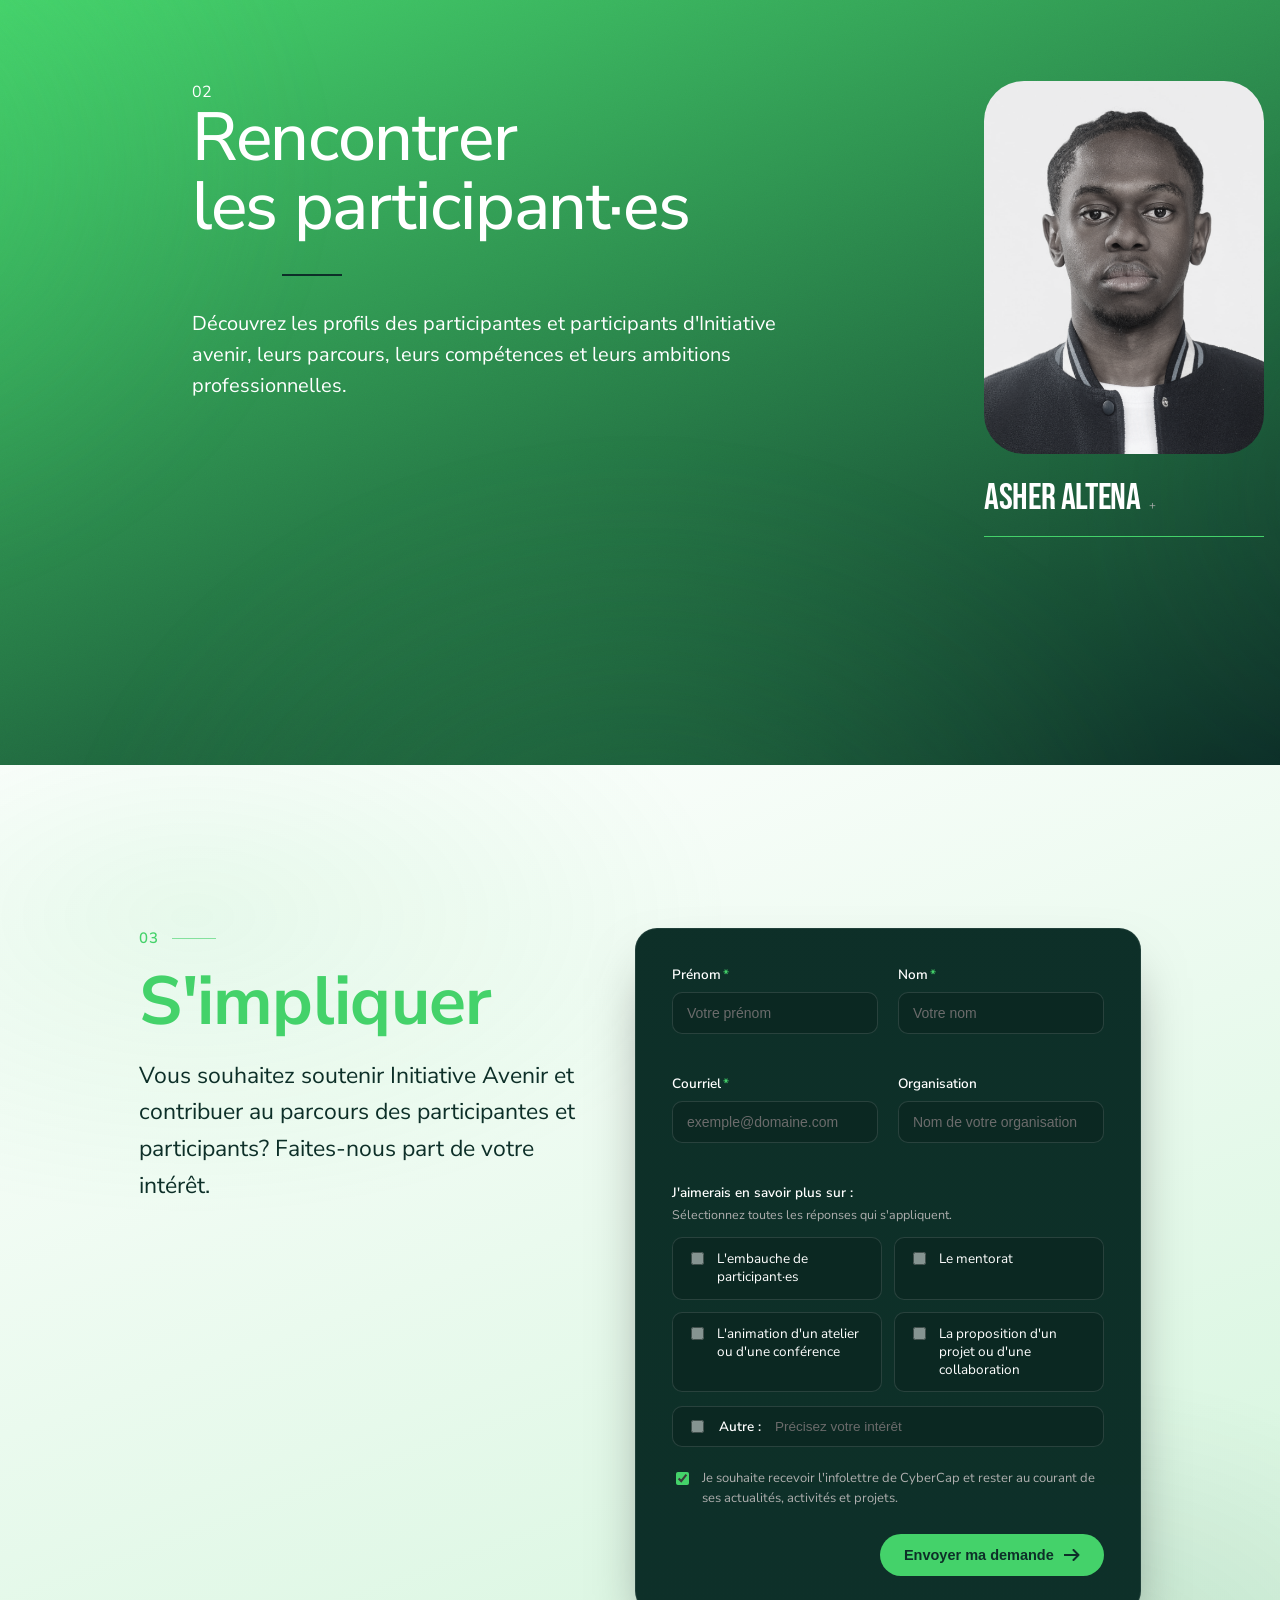
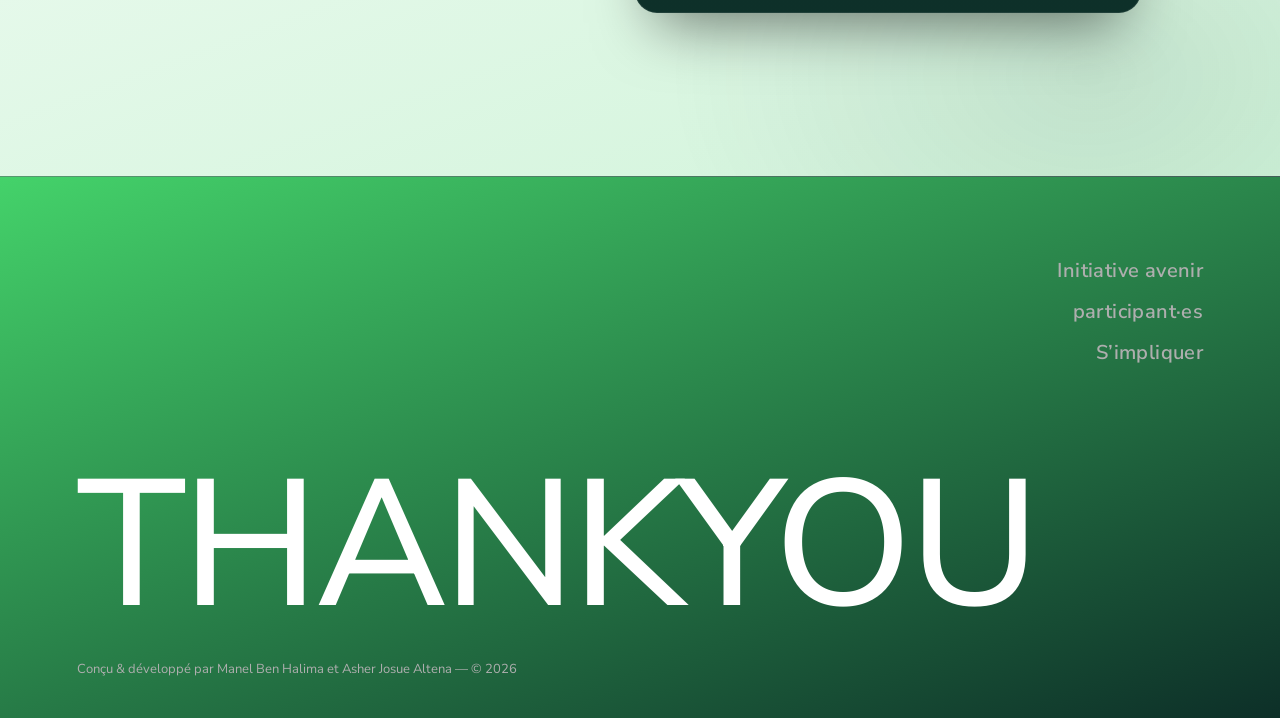
==== index.html @ 548e896c "modification section participants" ====
<!DOCTYPE html>
<html lang="fr">
<head>
<meta charset="UTF-8">
<meta name="viewport" content="width=device-width, initial-scale=1">
<title>Notre équipe</title>
<link rel="preconnect" href="https://fonts.googleapis.com">
<link rel="preconnect" href="https://fonts.gstatic.com" crossorigin>
<link href="https://fonts.googleapis.com/css2?family=Nunito+Sans:ital,wght@0,200..1000;1,200..1000&display=swap" rel="stylesheet">
<link href="https://fonts.googleapis.com/css2?family=Roboto+Condensed:ital,wght@0,100..900;1,100..900&display=swap" rel="stylesheet">
<link href="https://fonts.googleapis.com/css2?family=Bebas+Neue&display=swap" rel="stylesheet">
<link rel="stylesheet" href="style.css">
</head>
<body>

<section class="team" id="team">
  <div class="bg-aurora" aria-hidden="true"></div>
  <div class="bg-noise" aria-hidden="true"></div>

  <div class="team-row" id="teamRow">
    <header class="team-intro">
      <div class="eyebrow"><span class="num">02</span><span class="line"></span></div>
      <h2>Rencontrer <br>les participant·es</h2>
      <hr class="intro-divider">
      <p>Découvrez les profils des participantes et participants d'Initiative avenir, leurs parcours, leurs compétences et leurs ambitions professionnelles.</p>
    </header>

    <div class="track-viewport">
      <ul class="track" id="track"></ul>
    </div>
  </div>

  <div class="cursor-chip" id="cursorChip">
    <span class="dash" id="dashL"></span>
    <span id="cursorLabel">Glisser</span>
    <span class="dash" id="dashR"></span>
  </div>
</section>

<!-- ============================================================
     SECTION — S'impliquer
     ============================================================ -->
<section class="involve-section" id="involve">
<div class="wrap">
  <div class="intro">
    <div class="eyebrow"><span class="num">03</span><span class="line"></span></div>
    <h1><span class="grad">S'impliquer</span></h1>
    <p class="lead">Vous souhaitez soutenir Initiative Avenir et contribuer au parcours des participantes et participants? Faites-nous part de votre intérêt.</p>

    <div class="tagline">
      <!-- <span>Ensemble,<br>on va plus loin.</span> -->
      <!-- <svg width="46" height="16" viewBox="0 0 46 16" fill="none"> -->
        <path d="M0 8H44M44 8L37 1M44 8L37 15" stroke="var(--color-primary)" stroke-width="2" stroke-linecap="round" stroke-linejoin="round"/>
      </svg>
    </div>
  </div>

  <form id="involve-form" novalidate>
    <div class="row">
      <div class="field">
        <label for="prenom">Prénom<span class="req">*</span></label>
        <input type="text" id="prenom" name="prenom" placeholder="Votre prénom" required>
        <div class="field-error" id="err-prenom"></div>
      </div>
      <div class="field">
        <label for="nom">Nom<span class="req">*</span></label>
        <input type="text" id="nom" name="nom" placeholder="Votre nom" required>
        <div class="field-error" id="err-nom"></div>
      </div>
    </div>

    <div class="row">
      <div class="field">
        <label for="courriel">Courriel<span class="req">*</span></label>
        <input type="email" id="courriel" name="courriel" placeholder="exemple@domaine.com" required>
        <div class="field-error" id="err-courriel"></div>
      </div>
      <div class="field">
        <label for="organisation">Organisation</label>
        <input type="text" id="organisation" name="organisation" placeholder="Nom de votre organisation">
      </div>
    </div>

    <div class="group-label">J'aimerais en savoir plus sur :</div>
    <div class="group-sub">Sélectionnez toutes les réponses qui s'appliquent.</div>

    <div class="checks">
      <label class="check-item">
        <input type="checkbox" name="interets" value="L'embauche de participant·es">
        L'embauche de participant·es
      </label>
      <label class="check-item">
        <input type="checkbox" name="interets" value="Le mentorat">
        Le mentorat
      </label>
      <label class="check-item">
        <input type="checkbox" name="interets" value="L'animation d'un atelier ou d'une conférence">
        L'animation d'un atelier ou d'une conférence
      </label>
      <label class="check-item">
        <input type="checkbox" name="interets" value="La proposition d'un projet ou d'une collaboration">
        La proposition d'un projet ou d'une collaboration
      </label>
    </div>

    <div class="autre-row">
      <input type="checkbox" id="autre-check" name="autre-check">
      <label for="autre-check">Autre :</label>
      <input type="text" id="autre-texte" name="autre-texte" placeholder="Précisez votre intérêt" disabled>
    </div>

    <label class="newsletter">
      <input type="checkbox" id="newsletter" name="newsletter" checked>
      Je souhaite recevoir l'infolettre de CyberCap et rester au courant de ses actualités, activités et projets.
    </label>

    <div class="submit-row">
      <button type="submit" id="submit-btn">
        Envoyer ma demande
        <svg width="16" height="12" viewBox="0 0 16 12" fill="none">
          <path d="M0.5 6H14.5M14.5 6L9.5 1M14.5 6L9.5 11" stroke="var(--color-primary-dark)" stroke-width="2" stroke-linecap="round" stroke-linejoin="round"/>
        </svg>
      </button>
    </div>
  </form>
</div>

<div class="involve-toast" id="involve-toast">
  <svg width="18" height="18" viewBox="0 0 18 18" fill="none">
    <circle cx="9" cy="9" r="9" fill="var(--color-primary)"/>
    <path d="M5 9.5L7.5 12L13 6" stroke="var(--color-primary-dark)" stroke-width="1.8" stroke-linecap="round" stroke-linejoin="round"/>
  </svg>
  <span id="involve-toast-text">Demande envoyée. Merci pour votre intérêt !</span>
</div>


</section>

<footer class="site-footer">
  <div class="footer-col">
    <a href="#Initiative-avenir">Initiative avenir</a>
    <a href="#participant-es">participant·es</a>
    <a href="#Simpliquer">S’impliquer</a>
  </div>
  <div class="footer-giant">THANKYOU</div>
  <div class="footer-credit">Conçu &amp; développé par Manel Ben Halima et Asher Josue Altena — © 2026</div>
</footer>

<script src="script.js"></script>
</body>
</html>
---- style.css ----
/* ============================================================
   STYLES — Section "Rencontrer les participant·es" (équipe)
   ============================================================ */
  /* ============================================================
     PERSONNALISATION
     - Les 9 personnes sont définies dans le tableau JS "PEOPLE"
       tout en bas du fichier (nom, rôle, bio, initiales, teinte).
     - Remplacez "initials" par une vraie photo en changeant le
       bloc .photo (voir commentaire "REMPLACER PAR UNE PHOTO").
     ============================================================ */

  :root{
    /* ---- Palette officielle : seule source de couleurs du fichier ---- */
    --color-primary:#44D26A;
    --color-primary-dark:#0D2F28;
    --color-white:#FFFFFF;
    --color-black:#000000;
    --color-gray:#6B6B6B;
    /* nuances dérivées de la palette (pas de nouvelles teintes) */
    --color-gray-light:color-mix(in srgb, var(--color-gray) 55%, var(--color-white));
    --color-gray-dark:color-mix(in srgb, var(--color-gray) 55%, var(--color-black));

    --bg:var(--color-black);
    --fg:var(--color-white);
    --fg-dim:var(--color-gray-light);
    --line:color-mix(in srgb, var(--color-white) 22%, transparent);
    /* agrandir/rétrécir les images : modifier --card-w et --card-h */
    --card-w:clamp(280px, 20vw, 560px);   /* largeur relative à l'écran, avec bornes min/max */
    --gap:6vw;
  }

  *{box-sizing:border-box;}
  html,body{margin:0;padding:0;background:var(--bg);}
  body{
    font-family: "Nunito Sans", sans-serif;
    color:var(--fg);
    overflow-x:hidden;
  }

  .team{
  --bg-1:var(--color-primary);
  --bg-2:var(--color-primary-dark);
  --fg:var(--color-white);
  --fg-dim:var(--color-gray-light);
  --line:color-mix(in srgb, var(--color-white) 22%, transparent);
  --accent:var(--color-primary);
  --accent-2:var(--color-primary-dark);

  position:relative;
  width:100%;

  /* Hauteur fixe */
  height:85vh;
  min-height:650px;

  /* Le bloc vert ne grandit plus */
  overflow:hidden;

  background:linear-gradient(160deg, var(--bg-1), var(--bg-2));
  isolation:isolate;
}

  /* -------- fond : halo aurore + grain -------- */
  .bg-aurora{
    position:absolute; inset:-20%;
    pointer-events:none;
    z-index:0;
    background:
      radial-gradient(38% 55% at 4% 30%, color-mix(in srgb, var(--accent) 35%, transparent), transparent 70%),
      radial-gradient(30% 45% at 96% 60%, color-mix(in srgb, var(--accent-2) 28%, transparent), transparent 70%),
      radial-gradient(45% 60% at 50% 100%, color-mix(in srgb, var(--accent) 22%, transparent), transparent 70%);
    filter:blur(40px);
    animation:aurora-drift 26s ease-in-out infinite alternate;
  }
  @keyframes aurora-drift{
    from{ transform:translate3d(0,0,0) scale(1); }
    to{ transform:translate3d(1.5%, -1.5%, 0) scale(1.04); }
  }
  .bg-noise{
    position:absolute; inset:0; z-index:0;
    pointer-events:none;
    opacity:.05;
    mix-blend-mode:overlay;
    background-image:url("data:image/svg+xml;utf8,<svg xmlns='http://www.w3.org/2000/svg' width='120' height='120'><filter id='n'><feTurbulence type='fractalNoise' baseFrequency='0.9' numOctaves='2' stitchTiles='stitch'/></filter><rect width='100%25' height='100%25' filter='url(%23n)'/></svg>");
  }

  /* -------- ligne : en-tête + piste — tout le bloc se glisse ensemble -------- */
  .team-row{
    position:relative;
    z-index:3;
    display:flex;
    align-items:flex-start;
    min-height:0;
    width:max-content;
    cursor:grab;
    will-change:transform;
    padding-top:9vh;
  }
  .team-row.dragging{ cursor:grabbing; }

  .team-intro{
    position:relative;
    flex:0 0 auto;
    padding:0 15vw 0 15vw;
    box-sizing:border-box;
  }
  .team-intro h2{
    font-family: "Nunito Sans", sans-serif;
    font-weight:500;
    font-size:clamp(40px, 6vw, 68px);
    line-height:1.02;
    margin:0 0 32px 0;
    letter-spacing:-.02em;
  }
  .team-intro p{
    font-size:20px;
    line-height:1.55;
    color:var( --color-white);
    max-width:600px;
    margin:0 0px;
  }
  .team-intro .intro-divider{
    width:60px;
    height:2px;
    background:var(--color-primary-dark);
    margin:0 90px 32px 90px;
    border:none;
  }

  /* -------- piste (fait maintenant partie du bloc glissé en entier) -------- */
  .track-viewport{
    position:relative;
    flex:0 0 auto;
  }

  .track{
    list-style:none;
    display:flex;
    align-items:center;
    gap:var(--gap);
    margin:0;
    padding:0 6vw 0 0vw;
    width:max-content;
    will-change:transform;
    touch-action:pan-y;
  }

  .card{
    position:relative;
    flex:0 0 auto;
    width:var(--card-w);
    display:flex;
    flex-direction:column;
    align-items:flex-start;
    align-self:flex-start;
    user-select:none;
    -webkit-user-select:none;
    transition:width .5s cubic-bezier(.2,.8,.2,1);
  }
  .card-body{
    display:flex;
    flex-direction:row;
    align-items:flex-start;
    width:100%;
  }
  /* FIX: on ne translate plus la carte vers le haut à l'ouverture.
     Cette translation compensait manuellement le fait que la bio
     était en position:absolute (voir plus bas) et ne poussait donc
     jamais la hauteur réelle de la section. Maintenant que la bio
     fait partie du flux normal, ce hack n'est plus nécessaire et
     causait un décalage visuel en plus du chevauchement. */
  .card.active{ z-index:2; width:calc(var(--card-w) + 420px); }

  /* bloc "identité" (photo + nom + trait) : largeur fixe, toujours
     visible, ne grandit jamais — c'est ce qui reste à gauche quand
     la bio s'ouvre à côté. */
  .card-main{
    flex:0 0 var(--card-w);
    width:var(--card-w);
    display:flex;
    flex-direction:column;
    align-items:flex-start;
  }

  /* Les QR codes sont sous la photo (dans .card-main), cachés par
     défaut et révélés en même temps que la bio, quand la carte est
     active. */
  .qr-reveal{
    width:100%;
    max-height:0;
    overflow:hidden;
    opacity:0;
    pointer-events:none;
    transition:max-height .5s cubic-bezier(.2,.8,.2,1), opacity .4s ease .1s, margin-top .5s ease;
  }
  .card.active .qr-reveal{
    max-height:220px;
    opacity:1;
    margin-top:20px;
    pointer-events:auto;
  }

 .photo{
  width:var(--card-w);
  aspect-ratio:3 / 4;   /* format portrait au lieu d'un carré */
  border-radius: 40px;
  position:relative;
  overflow:hidden;
  background:
    radial-gradient(circle at 32% 22%, color-mix(in srgb, var(--color-primary) 70%, var(--color-white)) 0%, var(--color-primary-dark) 55%, var(--color-black) 100%);
  background-size:cover;
  background-position:center;
  filter:grayscale(.82) contrast(1.04);
  transition:filter .55s ease;
}
  /* Si p.img est défini dans PEOPLE (voir plus bas), le JS ajoute
     la classe .has-photo et pose background-image directement en
     style inline : le dégradé ci-dessus ne sert alors que de
     couleur de secours pendant le chargement de l'image. */
  .photo.has-photo .initials{ display:none; }

  .photo .initials{
    position:absolute; inset:0;
    display:flex; align-items:center; justify-content:center;
    font-family: "Nunito Sans", sans-serif;
    font-size:64px;
    font-weight:500;
    color:color-mix(in srgb, var(--color-white) 28%, transparent);
    letter-spacing:.02em;
  }
  .photo .sweep{
  position:absolute; inset:-40%;
  background:linear-gradient(115deg,
    transparent 30%,
    color-mix(in srgb, var(--color-primary) 55%, transparent) 48%,
    color-mix(in srgb, var(--color-primary) 35%, transparent) 56%,
    transparent 72%);
  background-size:260% 260%;
  background-position:0% 0%;
  mix-blend-mode:color-dodge;
  opacity:0;
  transition:opacity .5s ease, background-position .9s ease;
  pointer-events:none;
}
  .card:hover .photo, .card.active .photo{ filter:grayscale(0) contrast(1.02); }
  .card:hover .photo .sweep, .card.active .photo .sweep{
    opacity:1;
    background-position:100% 100%;
  }

  .meta{
    display:flex;
    align-items:baseline;
    gap:8px;
    margin-top:22px;
  }
  .meta h3{
    font-family: "Bebas Neue", sans-serif;
    font-weight:500;
    font-size:var(--name-size, 40px);
    margin:0;
    letter-spacing:-.01em;
    white-space:nowrap;
  }
  .meta .role{
    font-size:11.5px;
    letter-spacing:.02em;
    color:var(--fg-dim);
    white-space:nowrap;
  }

  .divider{
    width:100%;
    height:1px;
    background:var(--accent);
    margin-top:16px;
  }

  /* FIX PRINCIPAL : la bio était en position:absolute (top:100%,
     left:0), donc totalement sortie du flux du document. Résultat :
     elle ne comptait pour rien dans la hauteur de .card / .track /
     .team-row / .team, et à son ouverture elle débordait carrément
     par-dessus la section suivante ("S'impliquer") au lieu de
     pousser le contenu vers le bas.
     En repassant en flux normal, la bio agrandit réellement la
     carte (en largeur ici, puisqu'elle s'affiche à côté de la
     photo), donc la section .team, et "S'impliquer" est repoussée
     plus bas au lieu d'être recouverte — quel que soit l'écran. */
  .bio{
    flex:0 0 0px;
    width:0;
    max-width:0;
    overflow:hidden;
    opacity:0;
    padding-left:0;
    align-self:flex-start;
    pointer-events:none;
    t  transition:
    flex-basis .3s cubic-bezier(.2,.8,.2,1),
    width .3s cubic-bezier(.2,.8,.2,1),
    max-width .3s cubic-bezier(.2,.8,.2,1),
    padding-left .3s ease,
    opacity .3s ease;
    padding-top:30px;
    max-height:85vh;
  }
  .card.active .bio{
  flex:0 0 420px;
  width:420px;
  max-width:420px;
  opacity:1;
  padding-left:40px;
  pointer-events:auto;
  max-height:900px;

  transition:
    flex-basis .3s cubic-bezier(.2,.8,.2,1),
    width .3s cubic-bezier(.2,.8,.2,1),
    max-width .3s cubic-bezier(.2,.8,.2,1),
    padding-left .3s ease,
    opacity .3s ease;
}
  .bio p{
    margin:0;
    font-family:"Roboto Condensed", sans-serif;
    font-weight:200;
    font-size: clamp(12px, 3vw, 24px);
    line-height:1.6;
    color:var( --color-white);
    max-width:100%
  }

  .qr-grid{
    display:flex;
    flex-direction:row;
    gap:14px;

    width:100%;
    box-sizing:border-box;
  }
  .qr-item{
    display:flex;
    flex-direction:row;
    align-items:center;
    justify-content:center;
    gap:40px;
    flex:1 1 0;
    min-width:0;
    padding:10px 14px;
    background:var(--color-white);
    border-radius:16px;
    border:1px solid transparent;
    text-decoration:none;
    box-sizing:border-box;
    transition:transform .3s cubic-bezier(.2,.8,.2,1), box-shadow .3s ease, border-color .3s ease;
  }
  .qr-item:hover, .qr-item:focus-visible{
    transform:translateY(-3px);
    border-color:var(--accent);
    box-shadow:0 12px 28px color-mix(in srgb, var(--color-primary) 28%, transparent);
    outline:none;
  }
  .qr-item img.qr-code{
    display:block;
    width:56px;
    height:56px;
    flex-shrink:0;
    aspect-ratio:1;
    border-radius:8px;
    background:var(--color-white);
  }
  .qr-label{
    font-family:"Nunito Sans", sans-serif;
    color:var(--color-black);
    display:flex;
    flex-direction:row;
    align-items:center;
    gap:40px;
    min-width:0;
  }
  .qr-label .qr-icon{
    width:16px;
    height:16px;
    flex-shrink:0;
    fill:currentColor;
  }
  .qr-label-text{
    display:flex;
    flex-direction:column;
    gap:2px;
    min-width:0;
  }
  .qr-platform{
    font-size:11.5px;
    font-weight:700;
    letter-spacing:.08em;
    text-transform:uppercase;
  }
  .qr-name{
    font-size:12.5px;
    font-weight:500;
    color:var(--color-gray-dark);
    white-space:nowrap;
    overflow:hidden;
    text-overflow:ellipsis;
    max-width:100%;
  }

  .card:focus-visible{ outline:2px solid var(--color-white); outline-offset:6px; }

  /* -------- curseur personnalisé (pointeurs fins uniquement) -------- */
  .cursor-chip{
    position:fixed;
    z-index:50;
    left:0; top:0;
    width:84px; height:84px;
    border-radius:50%;
    background:var(--color-white);
    color:var(--color-black);
    display:flex; align-items:center; justify-content:center;
    font-family: "Nunito Sans", sans-serif;
    font-size:10.5px;
    font-weight:500;
    letter-spacing:.06em;
    text-transform:uppercase;
    pointer-events:none;
    opacity:0;
    transform:translate(-50%,-50%) scale(.7);
    transition:opacity .25s ease, transform .25s ease, background-color .25s ease;
    gap:8px;
  }
  .cursor-chip.visible{ opacity:1; transform:translate(-50%,-50%) scale(1); }
  .cursor-chip--hover{ background:var(--color-primary); color:var(--color-black); }
  .cursor-chip .dash{ opacity:.45; font-size:13px; }

  @media (pointer:coarse){
    .cursor-chip{ display:none; }
    .team{ overflow-x:auto; overflow-y:hidden; -webkit-overflow-scrolling:touch; }
    .team-row{ cursor:auto; }
  }

  @media (max-width:820px){
    :root{ --card-w:198px; --card-h:258px; --gap:28px; }
    .team{
  height:auto;
  min-height:100vh;
  overflow:hidden;
}
    .team-row{ flex-direction:column; align-items:flex-start; min-height:0; width:100%; padding-top:9vh; }
    .team-intro{ width:100%; padding:0 6vw; }
    .team-intro p{ max-width:none; margin:0; }
    .track-viewport{ width:100%; margin-top:6vh; padding-bottom:10vh; overflow-x:auto; -webkit-overflow-scrolling:touch; }
    .track{ padding:0 6vw; }

    /* Pas assez de largeur pour mettre la bio à côté de la photo :
       on repasse la carte en colonne, bio sous la photo comme avant,
       avec un dépliage en hauteur plutôt qu'en largeur. */
    .card{ width:var(--card-w); transition:none; }
    .card.active{ width:var(--card-w); }
    .card-body{ flex-direction:column; }
    .card-main{ width:100%; }
    .bio{
      width:100%;
      max-width:100%;
      flex:0 0 auto;
      max-height:0;
      padding-left:0;
      opacity:0;
      transition:max-height .55s cubic-bezier(.2,.8,.2,1), opacity .4s ease, margin-top .55s ease;
    }
    .card.active .bio{
      max-height:520px;
      opacity:1;
      margin-top:16px;
      padding-left:0;
    }
    .bio p{ max-width:190px; }
    .qr-reveal{ max-height:200px; }
    .qr-grid{ gap:10px; }
  }

  @media (prefers-reduced-motion:reduce){
    .bg-aurora{ animation:none; }
    .card .photo, .bio{ transition-duration:.01s; }
  }

/* ============================================================
   STYLES — Section "S'impliquer" (scopés sous .involve-section
   pour ne rien changer à la section Participant ci-dessus)
   ============================================================ */
  .involve-section{
    --bg-1:var(--color-white);
    --bg-2:color-mix(in srgb, var(--color-primary) 25%, var(--color-white));
    --panel:var(--color-primary-dark);
    --panel-border:color-mix(in srgb, var(--color-white) 8%, transparent);
    --field-bg:color-mix(in srgb, var(--color-primary-dark) 85%, var(--color-black));
    --field-border:color-mix(in srgb, var(--color-white) 12%, transparent);
    --i-text:var(--color-white);
    --i-text-dim:var(--color-gray-light);
    --accent:var(--color-primary);
    --error:var(--color-gray-dark); /* la palette n'a pas de rouge : gris foncé pour signaler une erreur */

    box-sizing:border-box;
    min-height:80vh;
    width:100%;
    background:
      radial-gradient(ellipse 900px 500px at 15% 15%, color-mix(in srgb, var(--color-primary) 10%, transparent), transparent 60%),
      radial-gradient(ellipse 700px 500px at 85% 90%, color-mix(in srgb, var(--color-primary-dark) 10%, transparent), transparent 60%),
      linear-gradient(160deg, var(--bg-1), var(--bg-2));
    color:var(--i-text);
    font-family: "Nunito Sans", sans-serif;
    display:flex;
    align-items:center;
    justify-content:center;
    padding:48px 24px;
  }
  .involve-section *{box-sizing:border-box;}
  .involve-section .wrap{
    width:100%;
    
    display:grid;
    grid-template-columns: 1fr 1.15fr;
    gap:56px;
    align-items:stretch;
    margin: 9vw;
  }
  .involve-section .eyebrow{
    display:flex;
    align-items:center;
    gap:14px;
    color:var(--accent);
    font-weight:600;
    letter-spacing:0.04em;
    margin-bottom:18px;
  }
  .involve-section .eyebrow .num{font-size:15px;}
  .involve-section .eyebrow .line{width:44px;height:1px;background:var(--accent);opacity:0.6;}

  .involve-section h1{
    font-size: clamp(40px, 6vw, 68px);
    line-height:1.05;
    margin:0 0 20px 0;
    font-weight:700;
    letter-spacing:-0.01em;
  }
  .involve-section h1 .grad{
    color:var(--color-primary);
  }
 .involve-section .lead{
  color:var( --color-primary-dark);
  font-size:23px;
  line-height:1.6;
  max-width:50ch;
  margin:0 0 32px 0;   /* était: 0 0 600px 0 */
}

  .involve-section .tagline{
    margin-top:18px;
    display:flex;
    align-items:center;
    gap:14px;
  }
  .involve-section .tagline span{
    font-family: "Nunito Sans", sans-serif;
    font-size:22px;
    color:var(--accent);
    line-height:1.2;
  }
  .involve-section .tagline svg{flex-shrink:0;}

  .involve-section form{
  background:linear-gradient(180deg, color-mix(in srgb, var(--color-primary-dark) 3%, transparent), color-mix(in srgb, var(--color-primary) 1%, transparent)), var(--panel);
  border:1px solid var(--panel-border);
  border-radius:22px;
  padding:36px;
  box-shadow:0 30px 60px -20px color-mix(in srgb, var(--color-black) 50%, transparent);
  height:100%;               /* ajouté */
  display:flex;               /* ajouté */
  flex-direction:column;      /* ajouté */
  justify-content:space-between; /* ajouté — répartit les champs sur la hauteur */
}
  .involve-section .row{
    display:grid;
    grid-template-columns:1fr 1fr;
    gap:20px;
    margin-bottom:20px;
  }
  .involve-section .field label{
    display:block;
    font-size:13.5px;
    font-weight:600;
    margin-bottom:8px;
    color:var(--i-text);
  }
  .involve-section .field label .req{color:var(--accent);margin-left:2px;}
  .involve-section .field input[type="text"],
  .involve-section .field input[type="email"]{
    width:100%;
    background:var(--field-bg);
    border:1px solid var(--field-border);
    border-radius:10px;
    padding:12px 14px;
    color:var(--i-text);
    font-size:14px;
    outline:none;
    transition:border-color .15s ease, box-shadow .15s ease;
  }
  .involve-section .field input::placeholder{color:var(--color-gray);}
  .involve-section .field input:focus{
    border-color:var(--accent);
    box-shadow:0 0 0 3px color-mix(in srgb, var(--color-primary) 15%, transparent);
  }
  .involve-section .field input.invalid{
    border-color:var(--error);
    box-shadow:0 0 0 3px color-mix(in srgb, var(--error) 12%, transparent);
  }
  .involve-section .field-error{
    color:var(--error);
    font-size:12px;
    margin-top:6px;
    min-height:14px;
  }

  .involve-section .group-label{
    font-size:13.5px;
    font-weight:600;
    margin-bottom:4px;
  }
  .involve-section .group-sub{
    font-size:12.5px;
    color:var(--i-text-dim);
    margin-bottom:14px;
  }
  .involve-section .checks{
    display:grid;
    grid-template-columns:1fr 1fr;
    gap:12px;
    margin-bottom:14px;
  }
  .involve-section .check-item{
    display:flex;
    align-items:flex-start;
    gap:10px;
    background:var(--field-bg);
    border:1px solid var(--field-border);
    border-radius:10px;
    padding:12px 14px;
    cursor:pointer;
    font-size:13.5px;
    line-height:1.35;
    transition:border-color .15s ease;
  }
  .involve-section .check-item:hover{border-color:color-mix(in srgb, var(--color-primary) 40%, transparent);}
  .involve-section .check-item input{margin-top:2px;accent-color:var(--accent);flex-shrink:0;opacity:.5;transition:opacity .15s ease;}
  .involve-section .check-item input:checked{opacity:1;}

  .involve-section .autre-row{
    display:flex;
    align-items:center;
    gap:12px;
    background:var(--field-bg);
    border:1px solid var(--field-border);
    border-radius:10px;
    padding:10px 14px;
    margin-bottom:22px;
  }
  .involve-section .autre-row input[type="checkbox"]{accent-color:var(--accent);flex-shrink:0;opacity:.5;transition:opacity .15s ease;}
  .involve-section .autre-row input[type="checkbox"]:checked{opacity:1;}
  .involve-section .autre-row label{font-size:13.5px;font-weight:600;white-space:nowrap;}
  .involve-section .autre-row input[type="text"]{
    flex:1;
    background:transparent;
    border:none;
    color:var(--i-text);
    font-size:13.5px;
    outline:none;
  }
  .involve-section .autre-row input[type="text"]:disabled{color:var(--color-gray-dark);}
  .involve-section .autre-row input[type="text"]::placeholder{color:var(--color-gray);}

  .involve-section .newsletter{
    display:flex;
    align-items:flex-start;
    gap:10px;
    margin-bottom:26px;
    font-size:13px;
    color:var(--i-text-dim);
    line-height:1.5;
  }
  .involve-section .newsletter input{margin-top:3px;accent-color:var(--accent);opacity:.5;transition:opacity .15s ease;}
  .involve-section .newsletter input:checked{opacity:1;}

  .involve-section .submit-row{display:flex;justify-content:flex-end;}
  .involve-section button[type="submit"]{
    display:inline-flex;
    align-items:center;
    gap:10px;
    background:var(--accent);
    color:var(--color-primary-dark);
    border:none;
    border-radius:999px;
    padding:13px 24px;
    font-size:14.5px;
    font-weight:700;
    cursor:pointer;
    transition:transform .12s ease, background .15s ease;
  }
  .involve-section button[type="submit"]:hover{background:color-mix(in srgb, var(--color-primary) 85%, var(--color-black));}
  .involve-section button[type="submit"]:active{transform:scale(0.97);}
  .involve-section button[type="submit"]:disabled{opacity:0.6;cursor:not-allowed;}

  .involve-toast{
    position:fixed;
    bottom:28px;
    left:50%;
    transform:translateX(-50%) translateY(20px);
    background:var(--field-bg);
    border:1px solid var(--color-primary);
    color:var(--color-white);
    padding:14px 22px;
    border-radius:12px;
    font-size:14px;
    display:flex;
    align-items:center;
    gap:10px;
    opacity:0;
    pointer-events:none;
    transition:opacity .25s ease, transform .25s ease;
    box-shadow:0 20px 40px -10px color-mix(in srgb, var(--color-black) 50%, transparent);
    z-index:10;
    font-family: "Nunito Sans", sans-serif;
  }
  .involve-toast.show{opacity:1;transform:translateX(-50%) translateY(0);pointer-events:auto;}
  .involve-toast svg{flex-shrink:0;}

  @media (max-width:920px){
    .involve-section .wrap{grid-template-columns:1fr;gap:40px;}
    .involve-section h1{font-size:42px;}
  }
  @media (max-width:520px){
    .involve-section .row,.involve-section .checks{grid-template-columns:1fr;}
    .involve-section form{padding:24px;}
    .involve-section .autre-row{flex-wrap:wrap;}
  }
  @media (prefers-reduced-motion: reduce){
    .involve-section *{transition:none !important;}
  }

/* ============================================================
   STYLES — Footer (réutilise les tokens :root du haut du fichier)
   ============================================================ */
  /* -------- footer (aligné sur les tokens :root existants) -------- */
  .site-footer{
    --accent:var(--color-primary);
    --bg-1:var(--color-primary);
    --bg-2:var(--color-primary-dark);
    position:relative;
    background:linear-gradient(160deg, var(--bg-1), var(--bg-2));
    color:var(--fg);
    font-family:"Nunito Sans", sans-serif;
    border-top:1px solid var(--line);
    padding:80px 6vw 40px;
  }
  .site-footer .footer-col{
    display:flex;
    flex-direction:column;
    align-items: end;
    gap:14px;
    margin-bottom: 100px;
  }
  .site-footer .footer-col a{
    color:var(--fg-dim);
    text-decoration:none;
    font-size:20px;
    font-weight:600;
    letter-spacing:.02em;
    width:fit-content;
    transition:color .2s ease;
  }
  .site-footer .footer-col a:hover{ color:var(--accent); }
  .site-footer .footer-col a:focus-visible{
    outline:2px solid #fff;
    outline-offset:6px;
    color:var(--fg);
  }
  .site-footer .footer-credit{
    margin-top:32px;
    font-size:13px;
    color:var(--fg-dim);
  }
  .site-footer .footer-giant{
    margin-top:56px;
    font-weight:500;
    font-size:clamp(64px, 14vw, 220px);
    line-height:.9;
    letter-spacing:-.02em;
    color:var(--fg);
    text-align: start;
  }
  @media (max-width:820px){
    .site-footer{ padding:56px 6vw 32px; }
    .site-footer .footer-giant{ margin-top:40px; }
  }
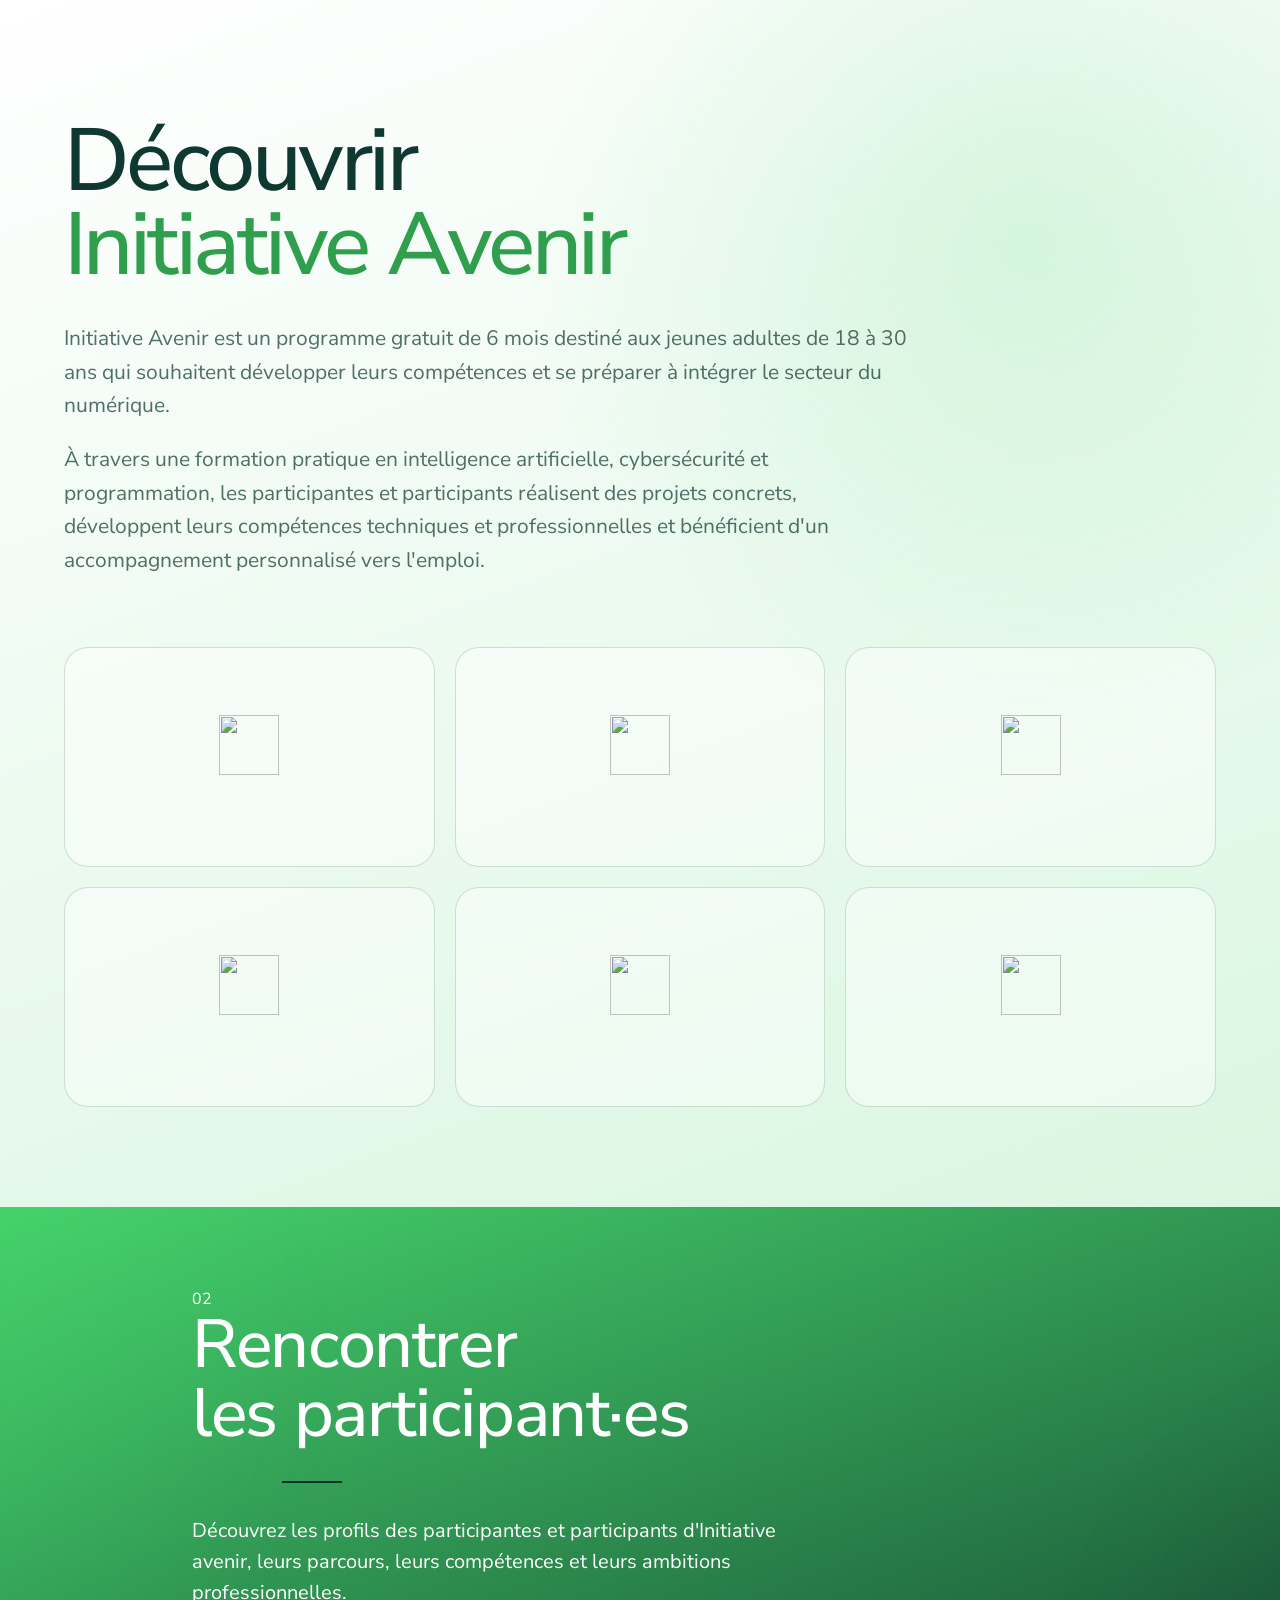
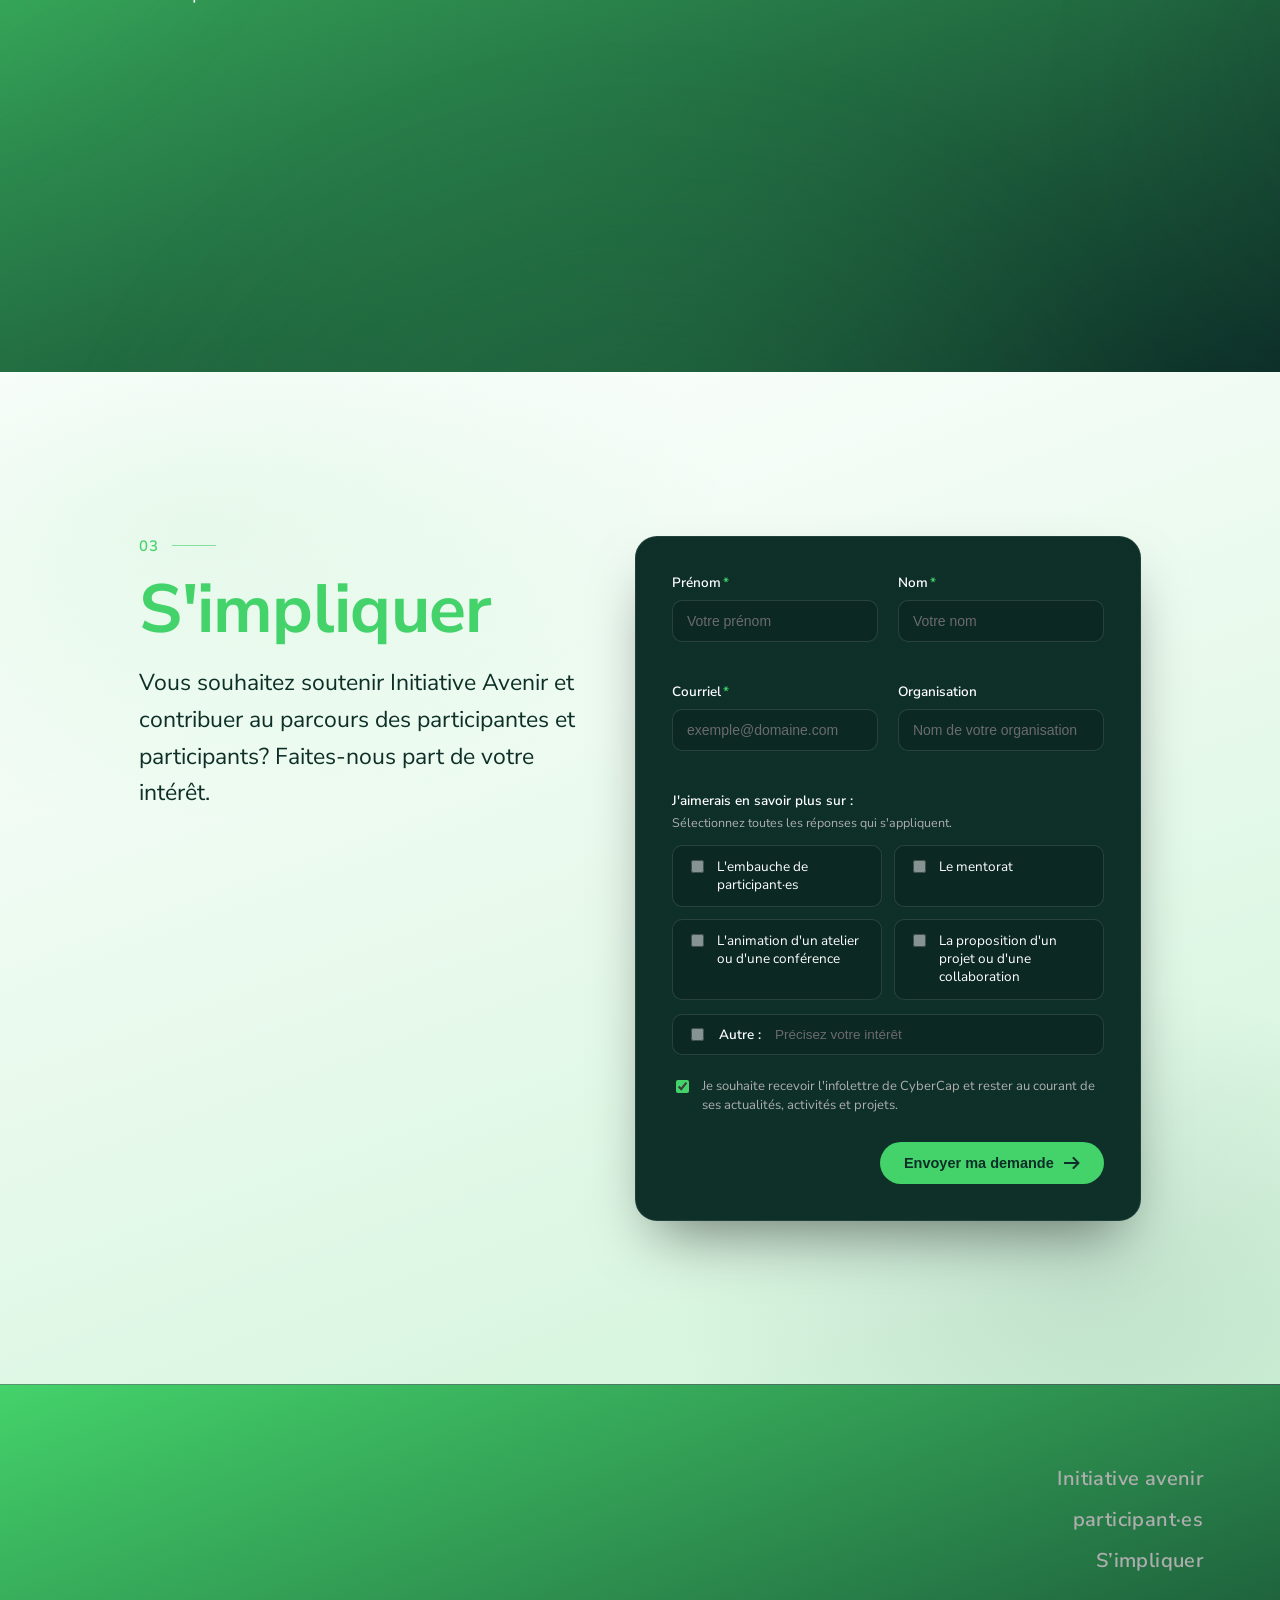
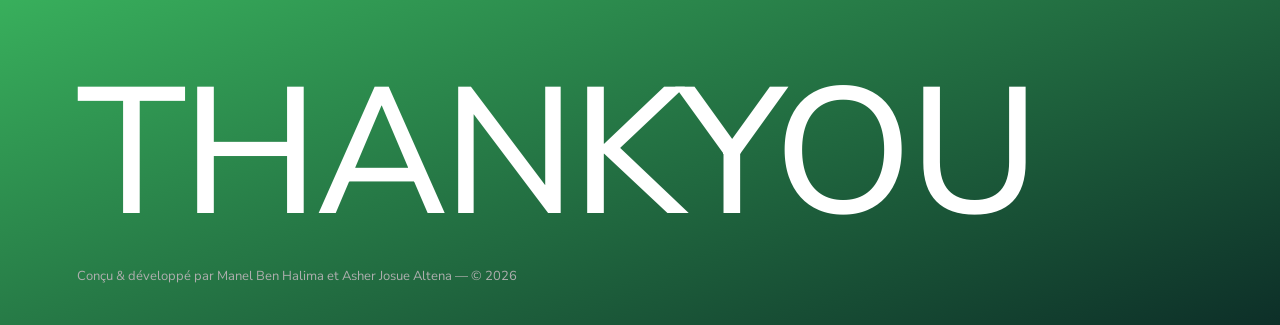
==== commit 0ed6ced8: "ajout section à propos" ====
--- a/index.html
+++ b/index.html
@@ -1,151 +1,242 @@
 <!DOCTYPE html>
 <html lang="fr">
+
 <head>
-<meta charset="UTF-8">
-<meta name="viewport" content="width=device-width, initial-scale=1">
-<title>Notre équipe</title>
-<link rel="preconnect" href="https://fonts.googleapis.com">
-<link rel="preconnect" href="https://fonts.gstatic.com" crossorigin>
-<link href="https://fonts.googleapis.com/css2?family=Nunito+Sans:ital,wght@0,200..1000;1,200..1000&display=swap" rel="stylesheet">
-<link href="https://fonts.googleapis.com/css2?family=Roboto+Condensed:ital,wght@0,100..900;1,100..900&display=swap" rel="stylesheet">
-<link href="https://fonts.googleapis.com/css2?family=Bebas+Neue&display=swap" rel="stylesheet">
-<link rel="stylesheet" href="style.css">
+  <meta charset="UTF-8">
+  <meta name="viewport" content="width=device-width, initial-scale=1">
+  <title>Notre équipe</title>
+  <link rel="preconnect" href="https://fonts.googleapis.com">
+  <link rel="preconnect" href="https://fonts.gstatic.com" crossorigin>
+  <link href="https://fonts.googleapis.com/css2?family=Nunito+Sans:ital,wght@0,200..1000;1,200..1000&display=swap"
+    rel="stylesheet">
+  <link href="https://fonts.googleapis.com/css2?family=Roboto+Condensed:ital,wght@0,100..900;1,100..900&display=swap"
+    rel="stylesheet">
+  <link href="https://fonts.googleapis.com/css2?family=Bebas+Neue&display=swap" rel="stylesheet">
+  <link rel="stylesheet" href="style.css">
 </head>
+
 <body>
 
-<section class="team" id="team">
-  <div class="bg-aurora" aria-hidden="true"></div>
-  <div class="bg-noise" aria-hidden="true"></div>
-
-  <div class="team-row" id="teamRow">
-    <header class="team-intro">
-      <div class="eyebrow"><span class="num">02</span><span class="line"></span></div>
-      <h2>Rencontrer <br>les participant·es</h2>
-      <hr class="intro-divider">
-      <p>Découvrez les profils des participantes et participants d'Initiative avenir, leurs parcours, leurs compétences et leurs ambitions professionnelles.</p>
-    </header>
-
-    <div class="track-viewport">
-      <ul class="track" id="track"></ul>
+  <main>
+    <!-- À propos -->
+    <section class="about-section" id="about">
+      <div class="about-container">
+        <h1>
+          Découvrir
+          <span>Initiative Avenir</span>
+        </h1>
+
+        <div class="about-content">
+          <div class="about-intro">
+            <p>
+              Initiative Avenir est un programme gratuit de 6 mois
+              destiné aux jeunes adultes de 18 à 30 ans qui souhaitent
+              développer leurs compétences et se préparer à intégrer
+              le secteur du numérique.
+            </p>
+
+            <p>
+              À travers une formation pratique en intelligence
+              artificielle, cybersécurité et programmation, les
+              participantes et participants réalisent des projets
+              concrets, développent leurs compétences techniques et
+              professionnelles et bénéficient d'un accompagnement
+              personnalisé vers l'emploi.
+            </p>
+          </div>
+
+          <div class="modules-grid">
+            <button class="module-card" type="button" data-id="0">
+              <img class="module-logo" src="" alt="">
+              <span class="module-title"></span>
+            </button>
+
+            <button class="module-card" type="button" data-id="1">
+              <img class="module-logo" src="" alt="">
+              <span class="module-title"></span>
+            </button>
+
+            <button class="module-card" type="button" data-id="2">
+              <img class="module-logo" src="" alt="">
+              <span class="module-title"></span>
+            </button>
+
+            <button class="module-card" type="button" data-id="3">
+              <img class="module-logo" src="" alt="">
+              <span class="module-title"></span>
+            </button>
+
+            <button class="module-card" type="button" data-id="4">
+              <img class="module-logo" src="" alt="">
+              <span class="module-title"></span>
+            </button>
+
+            <button class="module-card" type="button" data-id="5">
+              <img class="module-logo" src="" alt="">
+              <span class="module-title"></span>
+            </button>
+          </div>
+        </div>
+      </div>
+
+      <div class="modal-backdrop" id="moduleBackdrop" aria-hidden="true"></div>
+
+      <article class="module-modal" id="moduleModal" role="dialog" aria-modal="true" aria-labelledby="moduleModalTitle"
+        aria-hidden="true">
+        <button class="modal-close" id="moduleModalClose" type="button" aria-label="Fermer">
+          ×
+        </button>
+
+        <img class="modal-logo" id="moduleModalLogo" src="" alt="">
+
+        <h2 class="modal-title" id="moduleModalTitle"></h2>
+
+        <p class="modal-description" id="moduleModalDescription"></p>
+      </article>
+    </section>
+
+
+    <!-- Participants -->
+    <section class="team" id="team">
+      <div class="bg-aurora" aria-hidden="true"></div>
+      <div class="bg-noise" aria-hidden="true"></div>
+
+      <div class="team-row" id="teamRow">
+        <header class="team-intro">
+          <div class="eyebrow"><span class="num">02</span><span class="line"></span></div>
+          <h2>Rencontrer <br>les participant·es</h2>
+          <hr class="intro-divider">
+          <p>Découvrez les profils des participantes et participants d'Initiative avenir, leurs parcours, leurs
+            compétences et leurs ambitions professionnelles.</p>
+        </header>
+
+        <div class="track-viewport">
+          <ul class="track" id="track"></ul>
+        </div>
+      </div>
+
+      <div class="cursor-chip" id="cursorChip">
+        <span class="dash" id="dashL"></span>
+        <span id="cursorLabel">Glisser</span>
+        <span class="dash" id="dashR"></span>
+      </div>
+    </section>
+
+    <!-- ============================================================
+       SECTION — S'impliquer
+       ============================================================ -->
+    <section class="involve-section" id="involve">
+      <div class="wrap">
+        <div class="intro">
+          <div class="eyebrow"><span class="num">03</span><span class="line"></span></div>
+          <h1><span class="grad">S'impliquer</span></h1>
+          <p class="lead">Vous souhaitez soutenir Initiative Avenir et contribuer au parcours des participantes et
+            participants? Faites-nous part de votre intérêt.</p>
+
+          <div class="tagline">
+            <!-- <span>Ensemble,<br>on va plus loin.</span> -->
+            <!-- <svg width="46" height="16" viewBox="0 0 46 16" fill="none"> -->
+            <path d="M0 8H44M44 8L37 1M44 8L37 15" stroke="var(--color-primary)" stroke-width="2" stroke-linecap="round"
+              stroke-linejoin="round" />
+            </svg>
+          </div>
+        </div>
+
+        <form id="involve-form" novalidate>
+          <div class="row">
+            <div class="field">
+              <label for="prenom">Prénom<span class="req">*</span></label>
+              <input type="text" id="prenom" name="prenom" placeholder="Votre prénom" required>
+              <div class="field-error" id="err-prenom"></div>
+            </div>
+            <div class="field">
+              <label for="nom">Nom<span class="req">*</span></label>
+              <input type="text" id="nom" name="nom" placeholder="Votre nom" required>
+              <div class="field-error" id="err-nom"></div>
+            </div>
+          </div>
+
+          <div class="row">
+            <div class="field">
+              <label for="courriel">Courriel<span class="req">*</span></label>
+              <input type="email" id="courriel" name="courriel" placeholder="exemple@domaine.com" required>
+              <div class="field-error" id="err-courriel"></div>
+            </div>
+            <div class="field">
+              <label for="organisation">Organisation</label>
+              <input type="text" id="organisation" name="organisation" placeholder="Nom de votre organisation">
+            </div>
+          </div>
+
+          <div class="group-label">J'aimerais en savoir plus sur :</div>
+          <div class="group-sub">Sélectionnez toutes les réponses qui s'appliquent.</div>
+
+          <div class="checks">
+            <label class="check-item">
+              <input type="checkbox" name="interets" value="L'embauche de participant·es">
+              L'embauche de participant·es
+            </label>
+            <label class="check-item">
+              <input type="checkbox" name="interets" value="Le mentorat">
+              Le mentorat
+            </label>
+            <label class="check-item">
+              <input type="checkbox" name="interets" value="L'animation d'un atelier ou d'une conférence">
+              L'animation d'un atelier ou d'une conférence
+            </label>
+            <label class="check-item">
+              <input type="checkbox" name="interets" value="La proposition d'un projet ou d'une collaboration">
+              La proposition d'un projet ou d'une collaboration
+            </label>
+          </div>
+
+          <div class="autre-row">
+            <input type="checkbox" id="autre-check" name="autre-check">
+            <label for="autre-check">Autre :</label>
+            <input type="text" id="autre-texte" name="autre-texte" placeholder="Précisez votre intérêt" disabled>
+          </div>
+
+          <label class="newsletter">
+            <input type="checkbox" id="newsletter" name="newsletter" checked>
+            Je souhaite recevoir l'infolettre de CyberCap et rester au courant de ses actualités, activités et projets.
+          </label>
+
+          <div class="submit-row">
+            <button type="submit" id="submit-btn">
+              Envoyer ma demande
+              <svg width="16" height="12" viewBox="0 0 16 12" fill="none">
+                <path d="M0.5 6H14.5M14.5 6L9.5 1M14.5 6L9.5 11" stroke="var(--color-primary-dark)" stroke-width="2"
+                  stroke-linecap="round" stroke-linejoin="round" />
+              </svg>
+            </button>
+          </div>
+        </form>
+      </div>
+
+      <div class="involve-toast" id="involve-toast">
+        <svg width="18" height="18" viewBox="0 0 18 18" fill="none">
+          <circle cx="9" cy="9" r="9" fill="var(--color-primary)" />
+          <path d="M5 9.5L7.5 12L13 6" stroke="var(--color-primary-dark)" stroke-width="1.8" stroke-linecap="round"
+            stroke-linejoin="round" />
+        </svg>
+        <span id="involve-toast-text">Demande envoyée. Merci pour votre intérêt !</span>
+      </div>
+
+
+    </section>
+  </main>
+
+  <footer class="site-footer">
+    <div class="footer-col">
+      <a href="#Initiative-avenir">Initiative avenir</a>
+      <a href="#participant-es">participant·es</a>
+      <a href="#Simpliquer">S’impliquer</a>
     </div>
-  </div>
-
-  <div class="cursor-chip" id="cursorChip">
-    <span class="dash" id="dashL"></span>
-    <span id="cursorLabel">Glisser</span>
-    <span class="dash" id="dashR"></span>
-  </div>
-</section>
-
-<!-- ============================================================
-     SECTION — S'impliquer
-     ============================================================ -->
-<section class="involve-section" id="involve">
-<div class="wrap">
-  <div class="intro">
-    <div class="eyebrow"><span class="num">03</span><span class="line"></span></div>
-    <h1><span class="grad">S'impliquer</span></h1>
-    <p class="lead">Vous souhaitez soutenir Initiative Avenir et contribuer au parcours des participantes et participants? Faites-nous part de votre intérêt.</p>
-
-    <div class="tagline">
-      <!-- <span>Ensemble,<br>on va plus loin.</span> -->
-      <!-- <svg width="46" height="16" viewBox="0 0 46 16" fill="none"> -->
-        <path d="M0 8H44M44 8L37 1M44 8L37 15" stroke="var(--color-primary)" stroke-width="2" stroke-linecap="round" stroke-linejoin="round"/>
-      </svg>
-    </div>
-  </div>
-
-  <form id="involve-form" novalidate>
-    <div class="row">
-      <div class="field">
-        <label for="prenom">Prénom<span class="req">*</span></label>
-        <input type="text" id="prenom" name="prenom" placeholder="Votre prénom" required>
-        <div class="field-error" id="err-prenom"></div>
-      </div>
-      <div class="field">
-        <label for="nom">Nom<span class="req">*</span></label>
-        <input type="text" id="nom" name="nom" placeholder="Votre nom" required>
-        <div class="field-error" id="err-nom"></div>
-      </div>
-    </div>
-
-    <div class="row">
-      <div class="field">
-        <label for="courriel">Courriel<span class="req">*</span></label>
-        <input type="email" id="courriel" name="courriel" placeholder="exemple@domaine.com" required>
-        <div class="field-error" id="err-courriel"></div>
-      </div>
-      <div class="field">
-        <label for="organisation">Organisation</label>
-        <input type="text" id="organisation" name="organisation" placeholder="Nom de votre organisation">
-      </div>
-    </div>
-
-    <div class="group-label">J'aimerais en savoir plus sur :</div>
-    <div class="group-sub">Sélectionnez toutes les réponses qui s'appliquent.</div>
-
-    <div class="checks">
-      <label class="check-item">
-        <input type="checkbox" name="interets" value="L'embauche de participant·es">
-        L'embauche de participant·es
-      </label>
-      <label class="check-item">
-        <input type="checkbox" name="interets" value="Le mentorat">
-        Le mentorat
-      </label>
-      <label class="check-item">
-        <input type="checkbox" name="interets" value="L'animation d'un atelier ou d'une conférence">
-        L'animation d'un atelier ou d'une conférence
-      </label>
-      <label class="check-item">
-        <input type="checkbox" name="interets" value="La proposition d'un projet ou d'une collaboration">
-        La proposition d'un projet ou d'une collaboration
-      </label>
-    </div>
-
-    <div class="autre-row">
-      <input type="checkbox" id="autre-check" name="autre-check">
-      <label for="autre-check">Autre :</label>
-      <input type="text" id="autre-texte" name="autre-texte" placeholder="Précisez votre intérêt" disabled>
-    </div>
-
-    <label class="newsletter">
-      <input type="checkbox" id="newsletter" name="newsletter" checked>
-      Je souhaite recevoir l'infolettre de CyberCap et rester au courant de ses actualités, activités et projets.
-    </label>
-
-    <div class="submit-row">
-      <button type="submit" id="submit-btn">
-        Envoyer ma demande
-        <svg width="16" height="12" viewBox="0 0 16 12" fill="none">
-          <path d="M0.5 6H14.5M14.5 6L9.5 1M14.5 6L9.5 11" stroke="var(--color-primary-dark)" stroke-width="2" stroke-linecap="round" stroke-linejoin="round"/>
-        </svg>
-      </button>
-    </div>
-  </form>
-</div>
-
-<div class="involve-toast" id="involve-toast">
-  <svg width="18" height="18" viewBox="0 0 18 18" fill="none">
-    <circle cx="9" cy="9" r="9" fill="var(--color-primary)"/>
-    <path d="M5 9.5L7.5 12L13 6" stroke="var(--color-primary-dark)" stroke-width="1.8" stroke-linecap="round" stroke-linejoin="round"/>
-  </svg>
-  <span id="involve-toast-text">Demande envoyée. Merci pour votre intérêt !</span>
-</div>
-
-
-</section>
-
-<footer class="site-footer">
-  <div class="footer-col">
-    <a href="#Initiative-avenir">Initiative avenir</a>
-    <a href="#participant-es">participant·es</a>
-    <a href="#Simpliquer">S’impliquer</a>
-  </div>
-  <div class="footer-giant">THANKYOU</div>
-  <div class="footer-credit">Conçu &amp; développé par Manel Ben Halima et Asher Josue Altena — © 2026</div>
-</footer>
-
-<script src="script.js"></script>
+    <div class="footer-giant">THANKYOU</div>
+    <div class="footer-credit">Conçu &amp; développé par Manel Ben Halima et Asher Josue Altena — © 2026</div>
+  </footer>
+
+  <script src="script.js"></script>
 </body>
-</html>
+
+</html>
--- a/style.css
+++ b/style.css
@@ -1,7 +1,7 @@
 /* ============================================================
    STYLES — Section "Rencontrer les participant·es" (équipe)
    ============================================================ */
-  /* ============================================================
+/* ============================================================
      PERSONNALISATION
      - Les 9 personnes sont définies dans le tableau JS "PEOPLE"
        tout en bas du fichier (nom, rôle, bio, initiales, teinte).
@@ -9,274 +9,323 @@
        bloc .photo (voir commentaire "REMPLACER PAR UNE PHOTO").
      ============================================================ */
 
-  :root{
-    /* ---- Palette officielle : seule source de couleurs du fichier ---- */
-    --color-primary:#44D26A;
-    --color-primary-dark:#0D2F28;
-    --color-white:#FFFFFF;
-    --color-black:#000000;
-    --color-gray:#6B6B6B;
-    /* nuances dérivées de la palette (pas de nouvelles teintes) */
-    --color-gray-light:color-mix(in srgb, var(--color-gray) 55%, var(--color-white));
-    --color-gray-dark:color-mix(in srgb, var(--color-gray) 55%, var(--color-black));
-
-    --bg:var(--color-black);
-    --fg:var(--color-white);
-    --fg-dim:var(--color-gray-light);
-    --line:color-mix(in srgb, var(--color-white) 22%, transparent);
-    /* agrandir/rétrécir les images : modifier --card-w et --card-h */
-    --card-w:clamp(280px, 20vw, 560px);   /* largeur relative à l'écran, avec bornes min/max */
-    --gap:6vw;
-  }
-
-  *{box-sizing:border-box;}
-  html,body{margin:0;padding:0;background:var(--bg);}
-  body{
-    font-family: "Nunito Sans", sans-serif;
-    color:var(--fg);
-    overflow-x:hidden;
-  }
-
-  .team{
-  --bg-1:var(--color-primary);
-  --bg-2:var(--color-primary-dark);
-  --fg:var(--color-white);
-  --fg-dim:var(--color-gray-light);
-  --line:color-mix(in srgb, var(--color-white) 22%, transparent);
-  --accent:var(--color-primary);
-  --accent-2:var(--color-primary-dark);
-
-  position:relative;
-  width:100%;
+:root {
+  /* ---- Palette officielle : seule source de couleurs du fichier ---- */
+  --color-primary: #44D26A;
+  --color-primary-dark: #0D2F28;
+  --color-white: #FFFFFF;
+  --color-black: #000000;
+  --color-gray: #6B6B6B;
+  /* nuances dérivées de la palette (pas de nouvelles teintes) */
+  --color-gray-light: color-mix(in srgb, var(--color-gray) 55%, var(--color-white));
+  --color-gray-dark: color-mix(in srgb, var(--color-gray) 55%, var(--color-black));
+
+  --bg: var(--color-black);
+  --fg: var(--color-white);
+  --fg-dim: var(--color-gray-light);
+  --line: color-mix(in srgb, var(--color-white) 22%, transparent);
+  /* agrandir/rétrécir les images : modifier --card-w et --card-h */
+  --card-w: clamp(280px, 20vw, 560px);
+  /* largeur relative à l'écran, avec bornes min/max */
+  --gap: 6vw;
+}
+
+* {
+  box-sizing: border-box;
+}
+
+html,
+body {
+  margin: 0;
+  padding: 0;
+  background: var(--bg);
+}
+
+body {
+  font-family: "Nunito Sans", sans-serif;
+  color: var(--fg);
+  overflow-x: hidden;
+}
+
+.team {
+  --bg-1: var(--color-primary);
+  --bg-2: var(--color-primary-dark);
+  --fg: var(--color-white);
+  --fg-dim: var(--color-gray-light);
+  --line: color-mix(in srgb, var(--color-white) 22%, transparent);
+  --accent: var(--color-primary);
+  --accent-2: var(--color-primary-dark);
+
+  position: relative;
+  width: 100%;
 
   /* Hauteur fixe */
-  height:85vh;
-  min-height:650px;
+  height: 85vh;
+  min-height: 650px;
 
   /* Le bloc vert ne grandit plus */
-  overflow:hidden;
-
-  background:linear-gradient(160deg, var(--bg-1), var(--bg-2));
-  isolation:isolate;
-}
-
-  /* -------- fond : halo aurore + grain -------- */
-  .bg-aurora{
-    position:absolute; inset:-20%;
-    pointer-events:none;
-    z-index:0;
-    background:
-      radial-gradient(38% 55% at 4% 30%, color-mix(in srgb, var(--accent) 35%, transparent), transparent 70%),
-      radial-gradient(30% 45% at 96% 60%, color-mix(in srgb, var(--accent-2) 28%, transparent), transparent 70%),
-      radial-gradient(45% 60% at 50% 100%, color-mix(in srgb, var(--accent) 22%, transparent), transparent 70%);
-    filter:blur(40px);
-    animation:aurora-drift 26s ease-in-out infinite alternate;
-  }
-  @keyframes aurora-drift{
-    from{ transform:translate3d(0,0,0) scale(1); }
-    to{ transform:translate3d(1.5%, -1.5%, 0) scale(1.04); }
-  }
-  .bg-noise{
-    position:absolute; inset:0; z-index:0;
-    pointer-events:none;
-    opacity:.05;
-    mix-blend-mode:overlay;
-    background-image:url("data:image/svg+xml;utf8,<svg xmlns='http://www.w3.org/2000/svg' width='120' height='120'><filter id='n'><feTurbulence type='fractalNoise' baseFrequency='0.9' numOctaves='2' stitchTiles='stitch'/></filter><rect width='100%25' height='100%25' filter='url(%23n)'/></svg>");
-  }
-
-  /* -------- ligne : en-tête + piste — tout le bloc se glisse ensemble -------- */
-  .team-row{
-    position:relative;
-    z-index:3;
-    display:flex;
-    align-items:flex-start;
-    min-height:0;
-    width:max-content;
-    cursor:grab;
-    will-change:transform;
-    padding-top:9vh;
-  }
-  .team-row.dragging{ cursor:grabbing; }
-
-  .team-intro{
-    position:relative;
-    flex:0 0 auto;
-    padding:0 15vw 0 15vw;
-    box-sizing:border-box;
-  }
-  .team-intro h2{
-    font-family: "Nunito Sans", sans-serif;
-    font-weight:500;
-    font-size:clamp(40px, 6vw, 68px);
-    line-height:1.02;
-    margin:0 0 32px 0;
-    letter-spacing:-.02em;
-  }
-  .team-intro p{
-    font-size:20px;
-    line-height:1.55;
-    color:var( --color-white);
-    max-width:600px;
-    margin:0 0px;
-  }
-  .team-intro .intro-divider{
-    width:60px;
-    height:2px;
-    background:var(--color-primary-dark);
-    margin:0 90px 32px 90px;
-    border:none;
-  }
-
-  /* -------- piste (fait maintenant partie du bloc glissé en entier) -------- */
-  .track-viewport{
-    position:relative;
-    flex:0 0 auto;
-  }
-
-  .track{
-    list-style:none;
-    display:flex;
-    align-items:center;
-    gap:var(--gap);
-    margin:0;
-    padding:0 6vw 0 0vw;
-    width:max-content;
-    will-change:transform;
-    touch-action:pan-y;
-  }
-
-  .card{
-    position:relative;
-    flex:0 0 auto;
-    width:var(--card-w);
-    display:flex;
-    flex-direction:column;
-    align-items:flex-start;
-    align-self:flex-start;
-    user-select:none;
-    -webkit-user-select:none;
-    transition:width .5s cubic-bezier(.2,.8,.2,1);
-  }
-  .card-body{
-    display:flex;
-    flex-direction:row;
-    align-items:flex-start;
-    width:100%;
-  }
-  /* FIX: on ne translate plus la carte vers le haut à l'ouverture.
+  overflow: hidden;
+
+  background: linear-gradient(160deg, var(--bg-1), var(--bg-2));
+  isolation: isolate;
+}
+
+/* -------- fond : halo aurore + grain -------- */
+.bg-aurora {
+  position: absolute;
+  inset: -20%;
+  pointer-events: none;
+  z-index: 0;
+  background:
+    radial-gradient(38% 55% at 4% 30%, color-mix(in srgb, var(--accent) 35%, transparent), transparent 70%),
+    radial-gradient(30% 45% at 96% 60%, color-mix(in srgb, var(--accent-2) 28%, transparent), transparent 70%),
+    radial-gradient(45% 60% at 50% 100%, color-mix(in srgb, var(--accent) 22%, transparent), transparent 70%);
+  filter: blur(40px);
+  animation: aurora-drift 26s ease-in-out infinite alternate;
+}
+
+@keyframes aurora-drift {
+  from {
+    transform: translate3d(0, 0, 0) scale(1);
+  }
+
+  to {
+    transform: translate3d(1.5%, -1.5%, 0) scale(1.04);
+  }
+}
+
+.bg-noise {
+  position: absolute;
+  inset: 0;
+  z-index: 0;
+  pointer-events: none;
+  opacity: .05;
+  mix-blend-mode: overlay;
+  background-image: url("data:image/svg+xml;utf8,<svg xmlns='http://www.w3.org/2000/svg' width='120' height='120'><filter id='n'><feTurbulence type='fractalNoise' baseFrequency='0.9' numOctaves='2' stitchTiles='stitch'/></filter><rect width='100%25' height='100%25' filter='url(%23n)'/></svg>");
+}
+
+/* -------- ligne : en-tête + piste — tout le bloc se glisse ensemble -------- */
+.team-row {
+  position: relative;
+  z-index: 3;
+  display: flex;
+  align-items: flex-start;
+  min-height: 0;
+  width: max-content;
+  cursor: grab;
+  will-change: transform;
+  padding-top: 9vh;
+}
+
+.team-row.dragging {
+  cursor: grabbing;
+}
+
+.team-intro {
+  position: relative;
+  flex: 0 0 auto;
+  padding: 0 15vw 0 15vw;
+  box-sizing: border-box;
+}
+
+.team-intro h2 {
+  font-family: "Nunito Sans", sans-serif;
+  font-weight: 500;
+  font-size: clamp(40px, 6vw, 68px);
+  line-height: 1.02;
+  margin: 0 0 32px 0;
+  letter-spacing: -.02em;
+}
+
+.team-intro p {
+  font-size: 20px;
+  line-height: 1.55;
+  color: var(--color-white);
+  max-width: 600px;
+  margin: 0 0px;
+}
+
+.team-intro .intro-divider {
+  width: 60px;
+  height: 2px;
+  background: var(--color-primary-dark);
+  margin: 0 90px 32px 90px;
+  border: none;
+}
+
+/* -------- piste (fait maintenant partie du bloc glissé en entier) -------- */
+.track-viewport {
+  position: relative;
+  flex: 0 0 auto;
+}
+
+.track {
+  list-style: none;
+  display: flex;
+  align-items: center;
+  gap: var(--gap);
+  margin: 0;
+  padding: 0 6vw 0 0vw;
+  width: max-content;
+  will-change: transform;
+  touch-action: pan-y;
+}
+
+.card {
+  position: relative;
+  flex: 0 0 auto;
+  width: var(--card-w);
+  display: flex;
+  flex-direction: column;
+  align-items: flex-start;
+  align-self: flex-start;
+  user-select: none;
+  -webkit-user-select: none;
+  transition: width .5s cubic-bezier(.2, .8, .2, 1);
+}
+
+.card-body {
+  display: flex;
+  flex-direction: row;
+  align-items: flex-start;
+  width: 100%;
+}
+
+/* FIX: on ne translate plus la carte vers le haut à l'ouverture.
      Cette translation compensait manuellement le fait que la bio
      était en position:absolute (voir plus bas) et ne poussait donc
      jamais la hauteur réelle de la section. Maintenant que la bio
      fait partie du flux normal, ce hack n'est plus nécessaire et
      causait un décalage visuel en plus du chevauchement. */
-  .card.active{ z-index:2; width:calc(var(--card-w) + 420px); }
-
-  /* bloc "identité" (photo + nom + trait) : largeur fixe, toujours
+.card.active {
+  z-index: 2;
+  width: calc(var(--card-w) + 420px);
+}
+
+/* bloc "identité" (photo + nom + trait) : largeur fixe, toujours
      visible, ne grandit jamais — c'est ce qui reste à gauche quand
      la bio s'ouvre à côté. */
-  .card-main{
-    flex:0 0 var(--card-w);
-    width:var(--card-w);
-    display:flex;
-    flex-direction:column;
-    align-items:flex-start;
-  }
-
-  /* Les QR codes sont sous la photo (dans .card-main), cachés par
+.card-main {
+  flex: 0 0 var(--card-w);
+  width: var(--card-w);
+  display: flex;
+  flex-direction: column;
+  align-items: flex-start;
+}
+
+/* Les QR codes sont sous la photo (dans .card-main), cachés par
      défaut et révélés en même temps que la bio, quand la carte est
      active. */
-  .qr-reveal{
-    width:100%;
-    max-height:0;
-    overflow:hidden;
-    opacity:0;
-    pointer-events:none;
-    transition:max-height .5s cubic-bezier(.2,.8,.2,1), opacity .4s ease .1s, margin-top .5s ease;
-  }
-  .card.active .qr-reveal{
-    max-height:220px;
-    opacity:1;
-    margin-top:20px;
-    pointer-events:auto;
-  }
-
- .photo{
-  width:var(--card-w);
-  aspect-ratio:3 / 4;   /* format portrait au lieu d'un carré */
+.qr-reveal {
+  width: 100%;
+  max-height: 0;
+  overflow: hidden;
+  opacity: 0;
+  pointer-events: none;
+  transition: max-height .5s cubic-bezier(.2, .8, .2, 1), opacity .4s ease .1s, margin-top .5s ease;
+}
+
+.card.active .qr-reveal {
+  max-height: 220px;
+  opacity: 1;
+  margin-top: 20px;
+  pointer-events: auto;
+}
+
+.photo {
+  width: var(--card-w);
+  aspect-ratio: 3 / 4;
+  /* format portrait au lieu d'un carré */
   border-radius: 40px;
-  position:relative;
-  overflow:hidden;
+  position: relative;
+  overflow: hidden;
   background:
     radial-gradient(circle at 32% 22%, color-mix(in srgb, var(--color-primary) 70%, var(--color-white)) 0%, var(--color-primary-dark) 55%, var(--color-black) 100%);
-  background-size:cover;
-  background-position:center;
-  filter:grayscale(.82) contrast(1.04);
-  transition:filter .55s ease;
-}
-  /* Si p.img est défini dans PEOPLE (voir plus bas), le JS ajoute
+  background-size: cover;
+  background-position: center;
+  filter: grayscale(.82) contrast(1.04);
+  transition: filter .55s ease;
+}
+
+/* Si p.img est défini dans PEOPLE (voir plus bas), le JS ajoute
      la classe .has-photo et pose background-image directement en
      style inline : le dégradé ci-dessus ne sert alors que de
      couleur de secours pendant le chargement de l'image. */
-  .photo.has-photo .initials{ display:none; }
-
-  .photo .initials{
-    position:absolute; inset:0;
-    display:flex; align-items:center; justify-content:center;
-    font-family: "Nunito Sans", sans-serif;
-    font-size:64px;
-    font-weight:500;
-    color:color-mix(in srgb, var(--color-white) 28%, transparent);
-    letter-spacing:.02em;
-  }
-  .photo .sweep{
-  position:absolute; inset:-40%;
-  background:linear-gradient(115deg,
-    transparent 30%,
-    color-mix(in srgb, var(--color-primary) 55%, transparent) 48%,
-    color-mix(in srgb, var(--color-primary) 35%, transparent) 56%,
-    transparent 72%);
-  background-size:260% 260%;
-  background-position:0% 0%;
-  mix-blend-mode:color-dodge;
-  opacity:0;
-  transition:opacity .5s ease, background-position .9s ease;
-  pointer-events:none;
-}
-  .card:hover .photo, .card.active .photo{ filter:grayscale(0) contrast(1.02); }
-  .card:hover .photo .sweep, .card.active .photo .sweep{
-    opacity:1;
-    background-position:100% 100%;
-  }
-
-  .meta{
-    display:flex;
-    align-items:baseline;
-    gap:8px;
-    margin-top:22px;
-  }
-  .meta h3{
-    font-family: "Bebas Neue", sans-serif;
-    font-weight:500;
-    font-size:var(--name-size, 40px);
-    margin:0;
-    letter-spacing:-.01em;
-    white-space:nowrap;
-  }
-  .meta .role{
-    font-size:11.5px;
-    letter-spacing:.02em;
-    color:var(--fg-dim);
-    white-space:nowrap;
-  }
-
-  .divider{
-    width:100%;
-    height:1px;
-    background:var(--accent);
-    margin-top:16px;
-  }
-
-  /* FIX PRINCIPAL : la bio était en position:absolute (top:100%,
+.photo.has-photo .initials {
+  display: none;
+}
+
+.photo .initials {
+  position: absolute;
+  inset: 0;
+  display: flex;
+  align-items: center;
+  justify-content: center;
+  font-family: "Nunito Sans", sans-serif;
+  font-size: 64px;
+  font-weight: 500;
+  color: color-mix(in srgb, var(--color-white) 28%, transparent);
+  letter-spacing: .02em;
+}
+
+.photo .sweep {
+  position: absolute;
+  inset: -40%;
+  background: linear-gradient(115deg,
+      transparent 30%,
+      color-mix(in srgb, var(--color-primary) 55%, transparent) 48%,
+      color-mix(in srgb, var(--color-primary) 35%, transparent) 56%,
+      transparent 72%);
+  background-size: 260% 260%;
+  background-position: 0% 0%;
+  mix-blend-mode: color-dodge;
+  opacity: 0;
+  transition: opacity .5s ease, background-position .9s ease;
+  pointer-events: none;
+}
+
+.card:hover .photo,
+.card.active .photo {
+  filter: grayscale(0) contrast(1.02);
+}
+
+.card:hover .photo .sweep,
+.card.active .photo .sweep {
+  opacity: 1;
+  background-position: 100% 100%;
+}
+
+.meta {
+  display: flex;
+  align-items: baseline;
+  gap: 8px;
+  margin-top: 22px;
+}
+
+.meta h3 {
+  font-family: "Bebas Neue", sans-serif;
+  font-weight: 500;
+  font-size: var(--name-size, 40px);
+  margin: 0;
+  letter-spacing: -.01em;
+  white-space: nowrap;
+}
+
+.meta .role {
+  font-size: 11.5px;
+  letter-spacing: .02em;
+  color: var(--fg-dim);
+  white-space: nowrap;
+}
+
+.divider {
+  width: 100%;
+  height: 1px;
+  background: var(--accent);
+  margin-top: 16px;
+}
+
+/* FIX PRINCIPAL : la bio était en position:absolute (top:100%,
      left:0), donc totalement sortie du flux du document. Résultat :
      elle ne comptait pour rien dans la hauteur de .card / .track /
      .team-row / .team, et à son ouverture elle débordait carrément
@@ -286,518 +335,1014 @@
      carte (en largeur ici, puisqu'elle s'affiche à côté de la
      photo), donc la section .team, et "S'impliquer" est repoussée
      plus bas au lieu d'être recouverte — quel que soit l'écran. */
-  .bio{
-    flex:0 0 0px;
-    width:0;
-    max-width:0;
-    overflow:hidden;
-    opacity:0;
-    padding-left:0;
-    align-self:flex-start;
-    pointer-events:none;
-    t  transition:
-    flex-basis .3s cubic-bezier(.2,.8,.2,1),
-    width .3s cubic-bezier(.2,.8,.2,1),
-    max-width .3s cubic-bezier(.2,.8,.2,1),
+.bio {
+  flex: 0 0 0px;
+  width: 0;
+  max-width: 0;
+  overflow: hidden;
+  opacity: 0;
+  padding-left: 0;
+  align-self: flex-start;
+  pointer-events: none;
+  t transition:
+    flex-basis .3s cubic-bezier(.2, .8, .2, 1),
+    width .3s cubic-bezier(.2, .8, .2, 1),
+    max-width .3s cubic-bezier(.2, .8, .2, 1),
     padding-left .3s ease,
     opacity .3s ease;
-    padding-top:30px;
-    max-height:85vh;
-  }
-  .card.active .bio{
-  flex:0 0 420px;
-  width:420px;
-  max-width:420px;
-  opacity:1;
-  padding-left:40px;
-  pointer-events:auto;
-  max-height:900px;
+  padding-top: 30px;
+  max-height: 85vh;
+}
+
+.card.active .bio {
+  flex: 0 0 420px;
+  width: 420px;
+  max-width: 420px;
+  opacity: 1;
+  padding-left: 40px;
+  pointer-events: auto;
+  max-height: 900px;
 
   transition:
-    flex-basis .3s cubic-bezier(.2,.8,.2,1),
-    width .3s cubic-bezier(.2,.8,.2,1),
-    max-width .3s cubic-bezier(.2,.8,.2,1),
+    flex-basis .3s cubic-bezier(.2, .8, .2, 1),
+    width .3s cubic-bezier(.2, .8, .2, 1),
+    max-width .3s cubic-bezier(.2, .8, .2, 1),
     padding-left .3s ease,
     opacity .3s ease;
 }
-  .bio p{
-    margin:0;
-    font-family:"Roboto Condensed", sans-serif;
-    font-weight:200;
-    font-size: clamp(12px, 3vw, 24px);
-    line-height:1.6;
-    color:var( --color-white);
-    max-width:100%
-  }
-
-  .qr-grid{
-    display:flex;
-    flex-direction:row;
-    gap:14px;
-
-    width:100%;
-    box-sizing:border-box;
-  }
-  .qr-item{
-    display:flex;
-    flex-direction:row;
-    align-items:center;
-    justify-content:center;
-    gap:40px;
-    flex:1 1 0;
-    min-width:0;
-    padding:10px 14px;
-    background:var(--color-white);
-    border-radius:16px;
-    border:1px solid transparent;
-    text-decoration:none;
-    box-sizing:border-box;
-    transition:transform .3s cubic-bezier(.2,.8,.2,1), box-shadow .3s ease, border-color .3s ease;
-  }
-  .qr-item:hover, .qr-item:focus-visible{
-    transform:translateY(-3px);
-    border-color:var(--accent);
-    box-shadow:0 12px 28px color-mix(in srgb, var(--color-primary) 28%, transparent);
-    outline:none;
-  }
-  .qr-item img.qr-code{
-    display:block;
-    width:56px;
-    height:56px;
-    flex-shrink:0;
-    aspect-ratio:1;
-    border-radius:8px;
-    background:var(--color-white);
-  }
-  .qr-label{
-    font-family:"Nunito Sans", sans-serif;
-    color:var(--color-black);
-    display:flex;
-    flex-direction:row;
-    align-items:center;
-    gap:40px;
-    min-width:0;
-  }
-  .qr-label .qr-icon{
-    width:16px;
-    height:16px;
-    flex-shrink:0;
-    fill:currentColor;
-  }
-  .qr-label-text{
-    display:flex;
-    flex-direction:column;
-    gap:2px;
-    min-width:0;
-  }
-  .qr-platform{
-    font-size:11.5px;
-    font-weight:700;
-    letter-spacing:.08em;
-    text-transform:uppercase;
-  }
-  .qr-name{
-    font-size:12.5px;
-    font-weight:500;
-    color:var(--color-gray-dark);
-    white-space:nowrap;
-    overflow:hidden;
-    text-overflow:ellipsis;
-    max-width:100%;
-  }
-
-  .card:focus-visible{ outline:2px solid var(--color-white); outline-offset:6px; }
-
-  /* -------- curseur personnalisé (pointeurs fins uniquement) -------- */
-  .cursor-chip{
-    position:fixed;
-    z-index:50;
-    left:0; top:0;
-    width:84px; height:84px;
-    border-radius:50%;
-    background:var(--color-white);
-    color:var(--color-black);
-    display:flex; align-items:center; justify-content:center;
-    font-family: "Nunito Sans", sans-serif;
-    font-size:10.5px;
-    font-weight:500;
-    letter-spacing:.06em;
-    text-transform:uppercase;
-    pointer-events:none;
-    opacity:0;
-    transform:translate(-50%,-50%) scale(.7);
-    transition:opacity .25s ease, transform .25s ease, background-color .25s ease;
-    gap:8px;
-  }
-  .cursor-chip.visible{ opacity:1; transform:translate(-50%,-50%) scale(1); }
-  .cursor-chip--hover{ background:var(--color-primary); color:var(--color-black); }
-  .cursor-chip .dash{ opacity:.45; font-size:13px; }
-
-  @media (pointer:coarse){
-    .cursor-chip{ display:none; }
-    .team{ overflow-x:auto; overflow-y:hidden; -webkit-overflow-scrolling:touch; }
-    .team-row{ cursor:auto; }
-  }
-
-  @media (max-width:820px){
-    :root{ --card-w:198px; --card-h:258px; --gap:28px; }
-    .team{
-  height:auto;
-  min-height:100vh;
-  overflow:hidden;
-}
-    .team-row{ flex-direction:column; align-items:flex-start; min-height:0; width:100%; padding-top:9vh; }
-    .team-intro{ width:100%; padding:0 6vw; }
-    .team-intro p{ max-width:none; margin:0; }
-    .track-viewport{ width:100%; margin-top:6vh; padding-bottom:10vh; overflow-x:auto; -webkit-overflow-scrolling:touch; }
-    .track{ padding:0 6vw; }
-
-    /* Pas assez de largeur pour mettre la bio à côté de la photo :
+
+.bio p {
+  margin: 0;
+  font-family: "Roboto Condensed", sans-serif;
+  font-weight: 200;
+  font-size: clamp(12px, 3vw, 24px);
+  line-height: 1.6;
+  color: var(--color-white);
+  max-width: 100%
+}
+
+.qr-grid {
+  display: flex;
+  flex-direction: row;
+  gap: 14px;
+
+  width: 100%;
+  box-sizing: border-box;
+}
+
+.qr-item {
+  display: flex;
+  flex-direction: row;
+  align-items: center;
+  justify-content: center;
+  gap: 40px;
+  flex: 1 1 0;
+  min-width: 0;
+  padding: 10px 14px;
+  background: var(--color-white);
+  border-radius: 16px;
+  border: 1px solid transparent;
+  text-decoration: none;
+  box-sizing: border-box;
+  transition: transform .3s cubic-bezier(.2, .8, .2, 1), box-shadow .3s ease, border-color .3s ease;
+}
+
+.qr-item:hover,
+.qr-item:focus-visible {
+  transform: translateY(-3px);
+  border-color: var(--accent);
+  box-shadow: 0 12px 28px color-mix(in srgb, var(--color-primary) 28%, transparent);
+  outline: none;
+}
+
+.qr-item img.qr-code {
+  display: block;
+  width: 56px;
+  height: 56px;
+  flex-shrink: 0;
+  aspect-ratio: 1;
+  border-radius: 8px;
+  background: var(--color-white);
+}
+
+.qr-label {
+  font-family: "Nunito Sans", sans-serif;
+  color: var(--color-black);
+  display: flex;
+  flex-direction: row;
+  align-items: center;
+  gap: 40px;
+  min-width: 0;
+}
+
+.qr-label .qr-icon {
+  width: 16px;
+  height: 16px;
+  flex-shrink: 0;
+  fill: currentColor;
+}
+
+.qr-label-text {
+  display: flex;
+  flex-direction: column;
+  gap: 2px;
+  min-width: 0;
+}
+
+.qr-platform {
+  font-size: 11.5px;
+  font-weight: 700;
+  letter-spacing: .08em;
+  text-transform: uppercase;
+}
+
+.qr-name {
+  font-size: 12.5px;
+  font-weight: 500;
+  color: var(--color-gray-dark);
+  white-space: nowrap;
+  overflow: hidden;
+  text-overflow: ellipsis;
+  max-width: 100%;
+}
+
+.card:focus-visible {
+  outline: 2px solid var(--color-white);
+  outline-offset: 6px;
+}
+
+/* -------- curseur personnalisé (pointeurs fins uniquement) -------- */
+.cursor-chip {
+  position: fixed;
+  z-index: 50;
+  left: 0;
+  top: 0;
+  width: 84px;
+  height: 84px;
+  border-radius: 50%;
+  background: var(--color-white);
+  color: var(--color-black);
+  display: flex;
+  align-items: center;
+  justify-content: center;
+  font-family: "Nunito Sans", sans-serif;
+  font-size: 10.5px;
+  font-weight: 500;
+  letter-spacing: .06em;
+  text-transform: uppercase;
+  pointer-events: none;
+  opacity: 0;
+  transform: translate(-50%, -50%) scale(.7);
+  transition: opacity .25s ease, transform .25s ease, background-color .25s ease;
+  gap: 8px;
+}
+
+.cursor-chip.visible {
+  opacity: 1;
+  transform: translate(-50%, -50%) scale(1);
+}
+
+.cursor-chip--hover {
+  background: var(--color-primary);
+  color: var(--color-black);
+}
+
+.cursor-chip .dash {
+  opacity: .45;
+  font-size: 13px;
+}
+
+@media (pointer:coarse) {
+  .cursor-chip {
+    display: none;
+  }
+
+  .team {
+    overflow-x: auto;
+    overflow-y: hidden;
+    -webkit-overflow-scrolling: touch;
+  }
+
+  .team-row {
+    cursor: auto;
+  }
+}
+
+@media (max-width:820px) {
+  :root {
+    --card-w: 198px;
+    --card-h: 258px;
+    --gap: 28px;
+  }
+
+  .team {
+    height: auto;
+    min-height: 100vh;
+    overflow: hidden;
+  }
+
+  .team-row {
+    flex-direction: column;
+    align-items: flex-start;
+    min-height: 0;
+    width: 100%;
+    padding-top: 9vh;
+  }
+
+  .team-intro {
+    width: 100%;
+    padding: 0 6vw;
+  }
+
+  .team-intro p {
+    max-width: none;
+    margin: 0;
+  }
+
+  .track-viewport {
+    width: 100%;
+    margin-top: 6vh;
+    padding-bottom: 10vh;
+    overflow-x: auto;
+    -webkit-overflow-scrolling: touch;
+  }
+
+  .track {
+    padding: 0 6vw;
+  }
+
+  /* Pas assez de largeur pour mettre la bio à côté de la photo :
        on repasse la carte en colonne, bio sous la photo comme avant,
        avec un dépliage en hauteur plutôt qu'en largeur. */
-    .card{ width:var(--card-w); transition:none; }
-    .card.active{ width:var(--card-w); }
-    .card-body{ flex-direction:column; }
-    .card-main{ width:100%; }
-    .bio{
-      width:100%;
-      max-width:100%;
-      flex:0 0 auto;
-      max-height:0;
-      padding-left:0;
-      opacity:0;
-      transition:max-height .55s cubic-bezier(.2,.8,.2,1), opacity .4s ease, margin-top .55s ease;
-    }
-    .card.active .bio{
-      max-height:520px;
-      opacity:1;
-      margin-top:16px;
-      padding-left:0;
-    }
-    .bio p{ max-width:190px; }
-    .qr-reveal{ max-height:200px; }
-    .qr-grid{ gap:10px; }
-  }
-
-  @media (prefers-reduced-motion:reduce){
-    .bg-aurora{ animation:none; }
-    .card .photo, .bio{ transition-duration:.01s; }
-  }
+  .card {
+    width: var(--card-w);
+    transition: none;
+  }
+
+  .card.active {
+    width: var(--card-w);
+  }
+
+  .card-body {
+    flex-direction: column;
+  }
+
+  .card-main {
+    width: 100%;
+  }
+
+  .bio {
+    width: 100%;
+    max-width: 100%;
+    flex: 0 0 auto;
+    max-height: 0;
+    padding-left: 0;
+    opacity: 0;
+    transition: max-height .55s cubic-bezier(.2, .8, .2, 1), opacity .4s ease, margin-top .55s ease;
+  }
+
+  .card.active .bio {
+    max-height: 520px;
+    opacity: 1;
+    margin-top: 16px;
+    padding-left: 0;
+  }
+
+  .bio p {
+    max-width: 190px;
+  }
+
+  .qr-reveal {
+    max-height: 200px;
+  }
+
+  .qr-grid {
+    gap: 10px;
+  }
+}
+
+@media (prefers-reduced-motion:reduce) {
+  .bg-aurora {
+    animation: none;
+  }
+
+  .card .photo,
+  .bio {
+    transition-duration: .01s;
+  }
+}
 
 /* ============================================================
    STYLES — Section "S'impliquer" (scopés sous .involve-section
    pour ne rien changer à la section Participant ci-dessus)
    ============================================================ */
-  .involve-section{
-    --bg-1:var(--color-white);
-    --bg-2:color-mix(in srgb, var(--color-primary) 25%, var(--color-white));
-    --panel:var(--color-primary-dark);
-    --panel-border:color-mix(in srgb, var(--color-white) 8%, transparent);
-    --field-bg:color-mix(in srgb, var(--color-primary-dark) 85%, var(--color-black));
-    --field-border:color-mix(in srgb, var(--color-white) 12%, transparent);
-    --i-text:var(--color-white);
-    --i-text-dim:var(--color-gray-light);
-    --accent:var(--color-primary);
-    --error:var(--color-gray-dark); /* la palette n'a pas de rouge : gris foncé pour signaler une erreur */
-
-    box-sizing:border-box;
-    min-height:80vh;
-    width:100%;
-    background:
-      radial-gradient(ellipse 900px 500px at 15% 15%, color-mix(in srgb, var(--color-primary) 10%, transparent), transparent 60%),
-      radial-gradient(ellipse 700px 500px at 85% 90%, color-mix(in srgb, var(--color-primary-dark) 10%, transparent), transparent 60%),
-      linear-gradient(160deg, var(--bg-1), var(--bg-2));
-    color:var(--i-text);
-    font-family: "Nunito Sans", sans-serif;
-    display:flex;
-    align-items:center;
-    justify-content:center;
-    padding:48px 24px;
-  }
-  .involve-section *{box-sizing:border-box;}
-  .involve-section .wrap{
-    width:100%;
-    
-    display:grid;
-    grid-template-columns: 1fr 1.15fr;
-    gap:56px;
-    align-items:stretch;
-    margin: 9vw;
-  }
-  .involve-section .eyebrow{
-    display:flex;
-    align-items:center;
-    gap:14px;
-    color:var(--accent);
-    font-weight:600;
-    letter-spacing:0.04em;
-    margin-bottom:18px;
-  }
-  .involve-section .eyebrow .num{font-size:15px;}
-  .involve-section .eyebrow .line{width:44px;height:1px;background:var(--accent);opacity:0.6;}
-
-  .involve-section h1{
-    font-size: clamp(40px, 6vw, 68px);
-    line-height:1.05;
-    margin:0 0 20px 0;
-    font-weight:700;
-    letter-spacing:-0.01em;
-  }
-  .involve-section h1 .grad{
-    color:var(--color-primary);
-  }
- .involve-section .lead{
-  color:var( --color-primary-dark);
-  font-size:23px;
-  line-height:1.6;
-  max-width:50ch;
-  margin:0 0 32px 0;   /* était: 0 0 600px 0 */
-}
-
-  .involve-section .tagline{
-    margin-top:18px;
-    display:flex;
-    align-items:center;
-    gap:14px;
-  }
-  .involve-section .tagline span{
-    font-family: "Nunito Sans", sans-serif;
-    font-size:22px;
-    color:var(--accent);
-    line-height:1.2;
-  }
-  .involve-section .tagline svg{flex-shrink:0;}
-
-  .involve-section form{
-  background:linear-gradient(180deg, color-mix(in srgb, var(--color-primary-dark) 3%, transparent), color-mix(in srgb, var(--color-primary) 1%, transparent)), var(--panel);
-  border:1px solid var(--panel-border);
-  border-radius:22px;
-  padding:36px;
-  box-shadow:0 30px 60px -20px color-mix(in srgb, var(--color-black) 50%, transparent);
-  height:100%;               /* ajouté */
-  display:flex;               /* ajouté */
-  flex-direction:column;      /* ajouté */
-  justify-content:space-between; /* ajouté — répartit les champs sur la hauteur */
-}
-  .involve-section .row{
-    display:grid;
-    grid-template-columns:1fr 1fr;
-    gap:20px;
-    margin-bottom:20px;
-  }
-  .involve-section .field label{
-    display:block;
-    font-size:13.5px;
-    font-weight:600;
-    margin-bottom:8px;
-    color:var(--i-text);
-  }
-  .involve-section .field label .req{color:var(--accent);margin-left:2px;}
-  .involve-section .field input[type="text"],
-  .involve-section .field input[type="email"]{
-    width:100%;
-    background:var(--field-bg);
-    border:1px solid var(--field-border);
-    border-radius:10px;
-    padding:12px 14px;
-    color:var(--i-text);
-    font-size:14px;
-    outline:none;
-    transition:border-color .15s ease, box-shadow .15s ease;
-  }
-  .involve-section .field input::placeholder{color:var(--color-gray);}
-  .involve-section .field input:focus{
-    border-color:var(--accent);
-    box-shadow:0 0 0 3px color-mix(in srgb, var(--color-primary) 15%, transparent);
-  }
-  .involve-section .field input.invalid{
-    border-color:var(--error);
-    box-shadow:0 0 0 3px color-mix(in srgb, var(--error) 12%, transparent);
-  }
-  .involve-section .field-error{
-    color:var(--error);
-    font-size:12px;
-    margin-top:6px;
-    min-height:14px;
-  }
-
-  .involve-section .group-label{
-    font-size:13.5px;
-    font-weight:600;
-    margin-bottom:4px;
-  }
-  .involve-section .group-sub{
-    font-size:12.5px;
-    color:var(--i-text-dim);
-    margin-bottom:14px;
-  }
-  .involve-section .checks{
-    display:grid;
-    grid-template-columns:1fr 1fr;
-    gap:12px;
-    margin-bottom:14px;
-  }
-  .involve-section .check-item{
-    display:flex;
-    align-items:flex-start;
-    gap:10px;
-    background:var(--field-bg);
-    border:1px solid var(--field-border);
-    border-radius:10px;
-    padding:12px 14px;
-    cursor:pointer;
-    font-size:13.5px;
-    line-height:1.35;
-    transition:border-color .15s ease;
-  }
-  .involve-section .check-item:hover{border-color:color-mix(in srgb, var(--color-primary) 40%, transparent);}
-  .involve-section .check-item input{margin-top:2px;accent-color:var(--accent);flex-shrink:0;opacity:.5;transition:opacity .15s ease;}
-  .involve-section .check-item input:checked{opacity:1;}
-
-  .involve-section .autre-row{
-    display:flex;
-    align-items:center;
-    gap:12px;
-    background:var(--field-bg);
-    border:1px solid var(--field-border);
-    border-radius:10px;
-    padding:10px 14px;
-    margin-bottom:22px;
-  }
-  .involve-section .autre-row input[type="checkbox"]{accent-color:var(--accent);flex-shrink:0;opacity:.5;transition:opacity .15s ease;}
-  .involve-section .autre-row input[type="checkbox"]:checked{opacity:1;}
-  .involve-section .autre-row label{font-size:13.5px;font-weight:600;white-space:nowrap;}
-  .involve-section .autre-row input[type="text"]{
-    flex:1;
-    background:transparent;
-    border:none;
-    color:var(--i-text);
-    font-size:13.5px;
-    outline:none;
-  }
-  .involve-section .autre-row input[type="text"]:disabled{color:var(--color-gray-dark);}
-  .involve-section .autre-row input[type="text"]::placeholder{color:var(--color-gray);}
-
-  .involve-section .newsletter{
-    display:flex;
-    align-items:flex-start;
-    gap:10px;
-    margin-bottom:26px;
-    font-size:13px;
-    color:var(--i-text-dim);
-    line-height:1.5;
-  }
-  .involve-section .newsletter input{margin-top:3px;accent-color:var(--accent);opacity:.5;transition:opacity .15s ease;}
-  .involve-section .newsletter input:checked{opacity:1;}
-
-  .involve-section .submit-row{display:flex;justify-content:flex-end;}
-  .involve-section button[type="submit"]{
-    display:inline-flex;
-    align-items:center;
-    gap:10px;
-    background:var(--accent);
-    color:var(--color-primary-dark);
-    border:none;
-    border-radius:999px;
-    padding:13px 24px;
-    font-size:14.5px;
-    font-weight:700;
-    cursor:pointer;
-    transition:transform .12s ease, background .15s ease;
-  }
-  .involve-section button[type="submit"]:hover{background:color-mix(in srgb, var(--color-primary) 85%, var(--color-black));}
-  .involve-section button[type="submit"]:active{transform:scale(0.97);}
-  .involve-section button[type="submit"]:disabled{opacity:0.6;cursor:not-allowed;}
-
-  .involve-toast{
-    position:fixed;
-    bottom:28px;
-    left:50%;
-    transform:translateX(-50%) translateY(20px);
-    background:var(--field-bg);
-    border:1px solid var(--color-primary);
-    color:var(--color-white);
-    padding:14px 22px;
-    border-radius:12px;
-    font-size:14px;
-    display:flex;
-    align-items:center;
-    gap:10px;
-    opacity:0;
-    pointer-events:none;
-    transition:opacity .25s ease, transform .25s ease;
-    box-shadow:0 20px 40px -10px color-mix(in srgb, var(--color-black) 50%, transparent);
-    z-index:10;
-    font-family: "Nunito Sans", sans-serif;
-  }
-  .involve-toast.show{opacity:1;transform:translateX(-50%) translateY(0);pointer-events:auto;}
-  .involve-toast svg{flex-shrink:0;}
-
-  @media (max-width:920px){
-    .involve-section .wrap{grid-template-columns:1fr;gap:40px;}
-    .involve-section h1{font-size:42px;}
-  }
-  @media (max-width:520px){
-    .involve-section .row,.involve-section .checks{grid-template-columns:1fr;}
-    .involve-section form{padding:24px;}
-    .involve-section .autre-row{flex-wrap:wrap;}
-  }
-  @media (prefers-reduced-motion: reduce){
-    .involve-section *{transition:none !important;}
-  }
+.involve-section {
+  --bg-1: var(--color-white);
+  --bg-2: color-mix(in srgb, var(--color-primary) 25%, var(--color-white));
+  --panel: var(--color-primary-dark);
+  --panel-border: color-mix(in srgb, var(--color-white) 8%, transparent);
+  --field-bg: color-mix(in srgb, var(--color-primary-dark) 85%, var(--color-black));
+  --field-border: color-mix(in srgb, var(--color-white) 12%, transparent);
+  --i-text: var(--color-white);
+  --i-text-dim: var(--color-gray-light);
+  --accent: var(--color-primary);
+  --error: var(--color-gray-dark);
+  /* la palette n'a pas de rouge : gris foncé pour signaler une erreur */
+
+  box-sizing: border-box;
+  min-height: 80vh;
+  width: 100%;
+  background:
+    radial-gradient(ellipse 900px 500px at 15% 15%, color-mix(in srgb, var(--color-primary) 10%, transparent), transparent 60%),
+    radial-gradient(ellipse 700px 500px at 85% 90%, color-mix(in srgb, var(--color-primary-dark) 10%, transparent), transparent 60%),
+    linear-gradient(160deg, var(--bg-1), var(--bg-2));
+  color: var(--i-text);
+  font-family: "Nunito Sans", sans-serif;
+  display: flex;
+  align-items: center;
+  justify-content: center;
+  padding: 48px 24px;
+}
+
+.involve-section * {
+  box-sizing: border-box;
+}
+
+.involve-section .wrap {
+  width: 100%;
+
+  display: grid;
+  grid-template-columns: 1fr 1.15fr;
+  gap: 56px;
+  align-items: stretch;
+  margin: 9vw;
+}
+
+.involve-section .eyebrow {
+  display: flex;
+  align-items: center;
+  gap: 14px;
+  color: var(--accent);
+  font-weight: 600;
+  letter-spacing: 0.04em;
+  margin-bottom: 18px;
+}
+
+.involve-section .eyebrow .num {
+  font-size: 15px;
+}
+
+.involve-section .eyebrow .line {
+  width: 44px;
+  height: 1px;
+  background: var(--accent);
+  opacity: 0.6;
+}
+
+.involve-section h1 {
+  font-size: clamp(40px, 6vw, 68px);
+  line-height: 1.05;
+  margin: 0 0 20px 0;
+  font-weight: 700;
+  letter-spacing: -0.01em;
+}
+
+.involve-section h1 .grad {
+  color: var(--color-primary);
+}
+
+.involve-section .lead {
+  color: var(--color-primary-dark);
+  font-size: 23px;
+  line-height: 1.6;
+  max-width: 50ch;
+  margin: 0 0 32px 0;
+  /* était: 0 0 600px 0 */
+}
+
+.involve-section .tagline {
+  margin-top: 18px;
+  display: flex;
+  align-items: center;
+  gap: 14px;
+}
+
+.involve-section .tagline span {
+  font-family: "Nunito Sans", sans-serif;
+  font-size: 22px;
+  color: var(--accent);
+  line-height: 1.2;
+}
+
+.involve-section .tagline svg {
+  flex-shrink: 0;
+}
+
+.involve-section form {
+  background: linear-gradient(180deg, color-mix(in srgb, var(--color-primary-dark) 3%, transparent), color-mix(in srgb, var(--color-primary) 1%, transparent)), var(--panel);
+  border: 1px solid var(--panel-border);
+  border-radius: 22px;
+  padding: 36px;
+  box-shadow: 0 30px 60px -20px color-mix(in srgb, var(--color-black) 50%, transparent);
+  height: 100%;
+  /* ajouté */
+  display: flex;
+  /* ajouté */
+  flex-direction: column;
+  /* ajouté */
+  justify-content: space-between;
+  /* ajouté — répartit les champs sur la hauteur */
+}
+
+.involve-section .row {
+  display: grid;
+  grid-template-columns: 1fr 1fr;
+  gap: 20px;
+  margin-bottom: 20px;
+}
+
+.involve-section .field label {
+  display: block;
+  font-size: 13.5px;
+  font-weight: 600;
+  margin-bottom: 8px;
+  color: var(--i-text);
+}
+
+.involve-section .field label .req {
+  color: var(--accent);
+  margin-left: 2px;
+}
+
+.involve-section .field input[type="text"],
+.involve-section .field input[type="email"] {
+  width: 100%;
+  background: var(--field-bg);
+  border: 1px solid var(--field-border);
+  border-radius: 10px;
+  padding: 12px 14px;
+  color: var(--i-text);
+  font-size: 14px;
+  outline: none;
+  transition: border-color .15s ease, box-shadow .15s ease;
+}
+
+.involve-section .field input::placeholder {
+  color: var(--color-gray);
+}
+
+.involve-section .field input:focus {
+  border-color: var(--accent);
+  box-shadow: 0 0 0 3px color-mix(in srgb, var(--color-primary) 15%, transparent);
+}
+
+.involve-section .field input.invalid {
+  border-color: var(--error);
+  box-shadow: 0 0 0 3px color-mix(in srgb, var(--error) 12%, transparent);
+}
+
+.involve-section .field-error {
+  color: var(--error);
+  font-size: 12px;
+  margin-top: 6px;
+  min-height: 14px;
+}
+
+.involve-section .group-label {
+  font-size: 13.5px;
+  font-weight: 600;
+  margin-bottom: 4px;
+}
+
+.involve-section .group-sub {
+  font-size: 12.5px;
+  color: var(--i-text-dim);
+  margin-bottom: 14px;
+}
+
+.involve-section .checks {
+  display: grid;
+  grid-template-columns: 1fr 1fr;
+  gap: 12px;
+  margin-bottom: 14px;
+}
+
+.involve-section .check-item {
+  display: flex;
+  align-items: flex-start;
+  gap: 10px;
+  background: var(--field-bg);
+  border: 1px solid var(--field-border);
+  border-radius: 10px;
+  padding: 12px 14px;
+  cursor: pointer;
+  font-size: 13.5px;
+  line-height: 1.35;
+  transition: border-color .15s ease;
+}
+
+.involve-section .check-item:hover {
+  border-color: color-mix(in srgb, var(--color-primary) 40%, transparent);
+}
+
+.involve-section .check-item input {
+  margin-top: 2px;
+  accent-color: var(--accent);
+  flex-shrink: 0;
+  opacity: .5;
+  transition: opacity .15s ease;
+}
+
+.involve-section .check-item input:checked {
+  opacity: 1;
+}
+
+.involve-section .autre-row {
+  display: flex;
+  align-items: center;
+  gap: 12px;
+  background: var(--field-bg);
+  border: 1px solid var(--field-border);
+  border-radius: 10px;
+  padding: 10px 14px;
+  margin-bottom: 22px;
+}
+
+.involve-section .autre-row input[type="checkbox"] {
+  accent-color: var(--accent);
+  flex-shrink: 0;
+  opacity: .5;
+  transition: opacity .15s ease;
+}
+
+.involve-section .autre-row input[type="checkbox"]:checked {
+  opacity: 1;
+}
+
+.involve-section .autre-row label {
+  font-size: 13.5px;
+  font-weight: 600;
+  white-space: nowrap;
+}
+
+.involve-section .autre-row input[type="text"] {
+  flex: 1;
+  background: transparent;
+  border: none;
+  color: var(--i-text);
+  font-size: 13.5px;
+  outline: none;
+}
+
+.involve-section .autre-row input[type="text"]:disabled {
+  color: var(--color-gray-dark);
+}
+
+.involve-section .autre-row input[type="text"]::placeholder {
+  color: var(--color-gray);
+}
+
+.involve-section .newsletter {
+  display: flex;
+  align-items: flex-start;
+  gap: 10px;
+  margin-bottom: 26px;
+  font-size: 13px;
+  color: var(--i-text-dim);
+  line-height: 1.5;
+}
+
+.involve-section .newsletter input {
+  margin-top: 3px;
+  accent-color: var(--accent);
+  opacity: .5;
+  transition: opacity .15s ease;
+}
+
+.involve-section .newsletter input:checked {
+  opacity: 1;
+}
+
+.involve-section .submit-row {
+  display: flex;
+  justify-content: flex-end;
+}
+
+.involve-section button[type="submit"] {
+  display: inline-flex;
+  align-items: center;
+  gap: 10px;
+  background: var(--accent);
+  color: var(--color-primary-dark);
+  border: none;
+  border-radius: 999px;
+  padding: 13px 24px;
+  font-size: 14.5px;
+  font-weight: 700;
+  cursor: pointer;
+  transition: transform .12s ease, background .15s ease;
+}
+
+.involve-section button[type="submit"]:hover {
+  background: color-mix(in srgb, var(--color-primary) 85%, var(--color-black));
+}
+
+.involve-section button[type="submit"]:active {
+  transform: scale(0.97);
+}
+
+.involve-section button[type="submit"]:disabled {
+  opacity: 0.6;
+  cursor: not-allowed;
+}
+
+.involve-toast {
+  position: fixed;
+  bottom: 28px;
+  left: 50%;
+  transform: translateX(-50%) translateY(20px);
+  background: var(--field-bg);
+  border: 1px solid var(--color-primary);
+  color: var(--color-white);
+  padding: 14px 22px;
+  border-radius: 12px;
+  font-size: 14px;
+  display: flex;
+  align-items: center;
+  gap: 10px;
+  opacity: 0;
+  pointer-events: none;
+  transition: opacity .25s ease, transform .25s ease;
+  box-shadow: 0 20px 40px -10px color-mix(in srgb, var(--color-black) 50%, transparent);
+  z-index: 10;
+  font-family: "Nunito Sans", sans-serif;
+}
+
+.involve-toast.show {
+  opacity: 1;
+  transform: translateX(-50%) translateY(0);
+  pointer-events: auto;
+}
+
+.involve-toast svg {
+  flex-shrink: 0;
+}
+
+@media (max-width:920px) {
+  .involve-section .wrap {
+    grid-template-columns: 1fr;
+    gap: 40px;
+  }
+
+  .involve-section h1 {
+    font-size: 42px;
+  }
+}
+
+@media (max-width:520px) {
+
+  .involve-section .row,
+  .involve-section .checks {
+    grid-template-columns: 1fr;
+  }
+
+  .involve-section form {
+    padding: 24px;
+  }
+
+  .involve-section .autre-row {
+    flex-wrap: wrap;
+  }
+}
+
+@media (prefers-reduced-motion: reduce) {
+  .involve-section * {
+    transition: none !important;
+  }
+}
 
 /* ============================================================
    STYLES — Footer (réutilise les tokens :root du haut du fichier)
    ============================================================ */
-  /* -------- footer (aligné sur les tokens :root existants) -------- */
-  .site-footer{
-    --accent:var(--color-primary);
-    --bg-1:var(--color-primary);
-    --bg-2:var(--color-primary-dark);
-    position:relative;
-    background:linear-gradient(160deg, var(--bg-1), var(--bg-2));
-    color:var(--fg);
-    font-family:"Nunito Sans", sans-serif;
-    border-top:1px solid var(--line);
-    padding:80px 6vw 40px;
-  }
-  .site-footer .footer-col{
-    display:flex;
-    flex-direction:column;
-    align-items: end;
-    gap:14px;
-    margin-bottom: 100px;
-  }
-  .site-footer .footer-col a{
-    color:var(--fg-dim);
-    text-decoration:none;
-    font-size:20px;
-    font-weight:600;
-    letter-spacing:.02em;
-    width:fit-content;
-    transition:color .2s ease;
-  }
-  .site-footer .footer-col a:hover{ color:var(--accent); }
-  .site-footer .footer-col a:focus-visible{
-    outline:2px solid #fff;
-    outline-offset:6px;
-    color:var(--fg);
-  }
-  .site-footer .footer-credit{
-    margin-top:32px;
-    font-size:13px;
-    color:var(--fg-dim);
-  }
-  .site-footer .footer-giant{
-    margin-top:56px;
-    font-weight:500;
-    font-size:clamp(64px, 14vw, 220px);
-    line-height:.9;
-    letter-spacing:-.02em;
-    color:var(--fg);
-    text-align: start;
-  }
-  @media (max-width:820px){
-    .site-footer{ padding:56px 6vw 32px; }
-    .site-footer .footer-giant{ margin-top:40px; }
-  }
+/* -------- footer (aligné sur les tokens :root existants) -------- */
+.site-footer {
+  --accent: var(--color-primary);
+  --bg-1: var(--color-primary);
+  --bg-2: var(--color-primary-dark);
+  position: relative;
+  background: linear-gradient(160deg, var(--bg-1), var(--bg-2));
+  color: var(--fg);
+  font-family: "Nunito Sans", sans-serif;
+  border-top: 1px solid var(--line);
+  padding: 80px 6vw 40px;
+}
+
+.site-footer .footer-col {
+  display: flex;
+  flex-direction: column;
+  align-items: end;
+  gap: 14px;
+  margin-bottom: 100px;
+}
+
+.site-footer .footer-col a {
+  color: var(--fg-dim);
+  text-decoration: none;
+  font-size: 20px;
+  font-weight: 600;
+  letter-spacing: .02em;
+  width: fit-content;
+  transition: color .2s ease;
+}
+
+.site-footer .footer-col a:hover {
+  color: var(--accent);
+}
+
+.site-footer .footer-col a:focus-visible {
+  outline: 2px solid #fff;
+  outline-offset: 6px;
+  color: var(--fg);
+}
+
+.site-footer .footer-credit {
+  margin-top: 32px;
+  font-size: 13px;
+  color: var(--fg-dim);
+}
+
+.site-footer .footer-giant {
+  margin-top: 56px;
+  font-weight: 500;
+  font-size: clamp(64px, 14vw, 220px);
+  line-height: .9;
+  letter-spacing: -.02em;
+  color: var(--fg);
+  text-align: start;
+}
+
+@media (max-width:820px) {
+  .site-footer {
+    padding: 56px 6vw 32px;
+  }
+
+  .site-footer .footer-giant {
+    margin-top: 40px;
+  }
+}
+
+
+/* À propos */
+
+.about-section {
+  position: relative;
+  min-height: 100vh;
+  padding: 120px 5vw 100px;
+
+  background:
+    radial-gradient(circle at 80% 20%,
+      rgba(68, 210, 106, 0.16),
+      transparent 35%),
+    linear-gradient(160deg, #fff, #daf6e1);
+
+  color: #0f3830;
+}
+
+.about-container {
+  width: 100%;
+  max-width: 1400px;
+  margin: 0 auto;
+}
+
+.about-section h1 {
+  max-width: 900px;
+  margin: 0;
+
+  font-size: clamp(48px, 7vw, 88px);
+  line-height: 0.95;
+  font-weight: 500;
+  letter-spacing: -0.04em;
+}
+
+.about-section h1 span {
+  display: block;
+  color: #2f9e4d;
+}
+
+.about-content {
+  width: 100%;
+}
+
+.about-intro {
+  max-width: 850px;
+  margin-top: 35px;
+}
+
+.about-intro p {
+  margin: 0 0 20px;
+
+  color: rgba(15, 56, 48, 0.72);
+  font-size: clamp(17px, 2vw, 21px);
+  line-height: 1.6;
+}
+
+
+/* Cartes des modules */
+
+.modules-grid {
+  display: grid;
+  grid-template-columns: repeat(3, 1fr);
+  gap: 20px;
+
+  margin-top: 70px;
+}
+
+.module-card {
+  position: relative;
+
+  min-height: 220px;
+  padding: 30px;
+
+  display: flex;
+  flex-direction: column;
+  align-items: center;
+  justify-content: center;
+
+  text-align: center;
+
+  background: rgba(255, 255, 255, 0.45);
+  border: 1px solid rgba(15, 56, 48, 0.16);
+  border-radius: 24px;
+  color: #0f3830;
+
+  transition:
+    transform 0.3s ease,
+    background 0.3s ease,
+    border-color 0.3s ease;
+}
+
+.module-card:hover {
+  transform: translateY(-8px);
+  background: rgba(255, 255, 255, 0.75);
+  border-color: rgba(15, 56, 48, 0.35);
+}
+
+.module-card:focus-visible {
+  outline: 2px solid #0f3830;
+  outline-offset: 5px;
+}
+
+/* Logo */
+.module-logo {
+  width: 60px;
+  height: 60px;
+
+  margin-bottom: 25px;
+
+  object-fit: contain;
+}
+
+/* Titre */
+.module-title {
+  margin: 0;
+
+  max-width: 260px;
+
+  font-size: 23px;
+  line-height: 1.15;
+  font-weight: 600;
+
+  text-align: center;
+}
+
+
+/* Fenêtre agrandie */
+
+.modal-backdrop {
+  position: fixed;
+  inset: 0;
+  z-index: 200;
+
+  background: rgba(0, 0, 0, 0.45);
+
+  backdrop-filter: blur(8px);
+  -webkit-backdrop-filter: blur(8px);
+
+  opacity: 0;
+  visibility: hidden;
+  pointer-events: none;
+
+  transition:
+    opacity 0.3s ease,
+    visibility 0.3s ease;
+}
+
+.modal-backdrop.is-visible {
+  opacity: 1;
+  visibility: visible;
+  pointer-events: auto;
+}
+
+.module-modal {
+  position: fixed;
+  top: 50%;
+  left: 50%;
+  z-index: 201;
+
+  width: min(700px, calc(100% - 40px));
+  max-height: 85vh;
+
+  padding: 50px;
+
+  overflow-y: auto;
+
+  background: #0f3830;
+  border: 1px solid rgba(255, 255, 255, 0.12);
+  border-radius: 30px;
+
+  color: #f3f7f5;
+  text-align: center;
+
+  opacity: 0;
+  visibility: hidden;
+  pointer-events: none;
+
+  transform: translate(-50%, -45%) scale(0.96);
+
+  transition:
+    opacity 0.3s ease,
+    visibility 0.3s ease,
+    transform 0.3s ease;
+}
+
+.module-modal.is-visible {
+  opacity: 1;
+  visibility: visible;
+  pointer-events: auto;
+
+  transform: translate(-50%, -50%) scale(1);
+}
+
+.modal-logo {
+  display: block;
+
+  width: 60px;
+  height: 60px;
+
+  margin: 0 auto 25px;
+
+  object-fit: contain;
+}
+
+.modal-close {
+  position: absolute;
+  top: 20px;
+  right: 20px;
+
+  width: 42px;
+  height: 42px;
+
+  display: grid;
+  place-items: center;
+
+  background: transparent;
+  border: 1px solid rgba(255, 255, 255, 0.2);
+  border-radius: 50%;
+
+  color: #f3f7f5;
+  font-size: 24px;
+
+  transition:
+    background 0.25s ease,
+    border-color 0.25s ease;
+}
+
+.modal-close:hover {
+  background: rgba(255, 255, 255, 0.1);
+  border-color: rgba(255, 255, 255, 0.4);
+}
+
+.modal-logo {
+  width: 80px;
+  height: 80px;
+
+  margin-bottom: 25px;
+
+  object-fit: contain;
+}
+
+.modal-title {
+  margin: 0 0 25px;
+
+  font-size: clamp(28px, 4vw, 42px);
+  line-height: 1.1;
+  font-weight: 500;
+}
+
+.modal-description {
+  margin: 0;
+
+  color: rgba(243, 247, 245, 0.72);
+  font-size: 18px;
+  line-height: 1.7;
+}
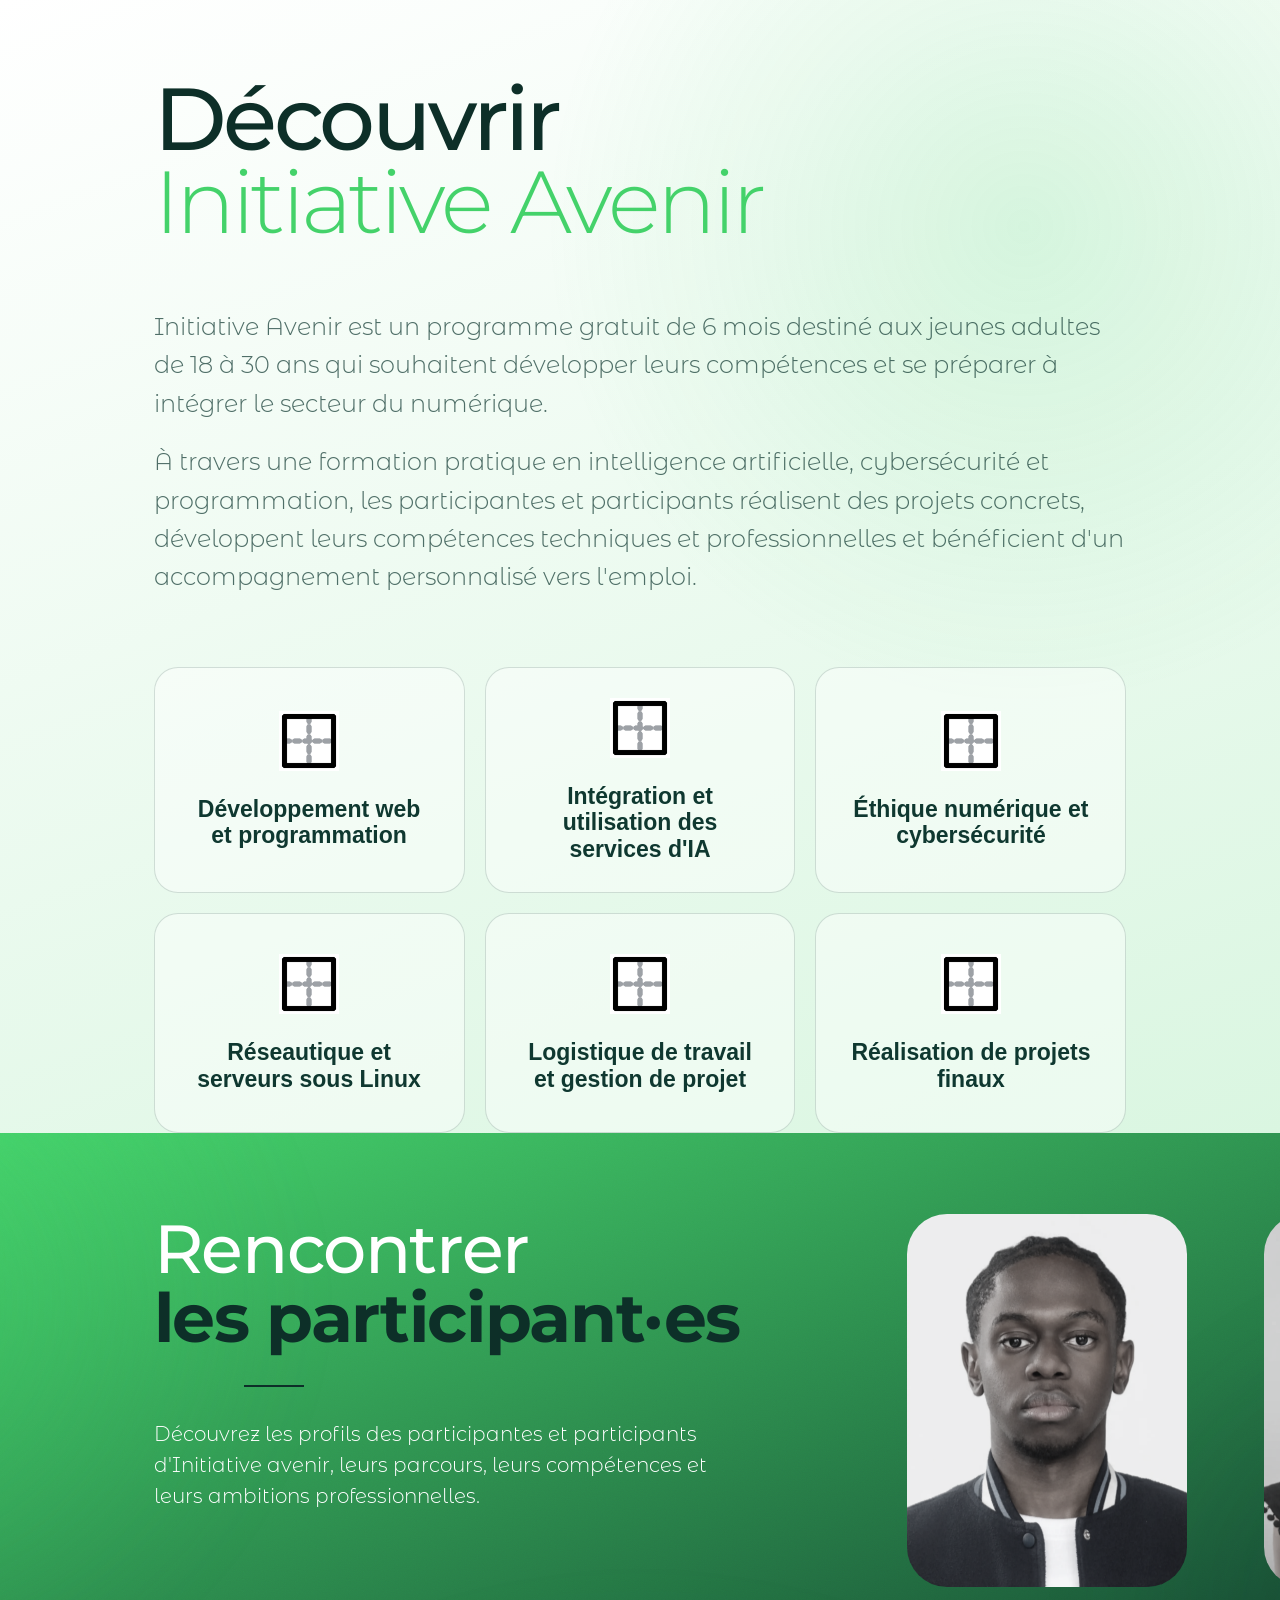
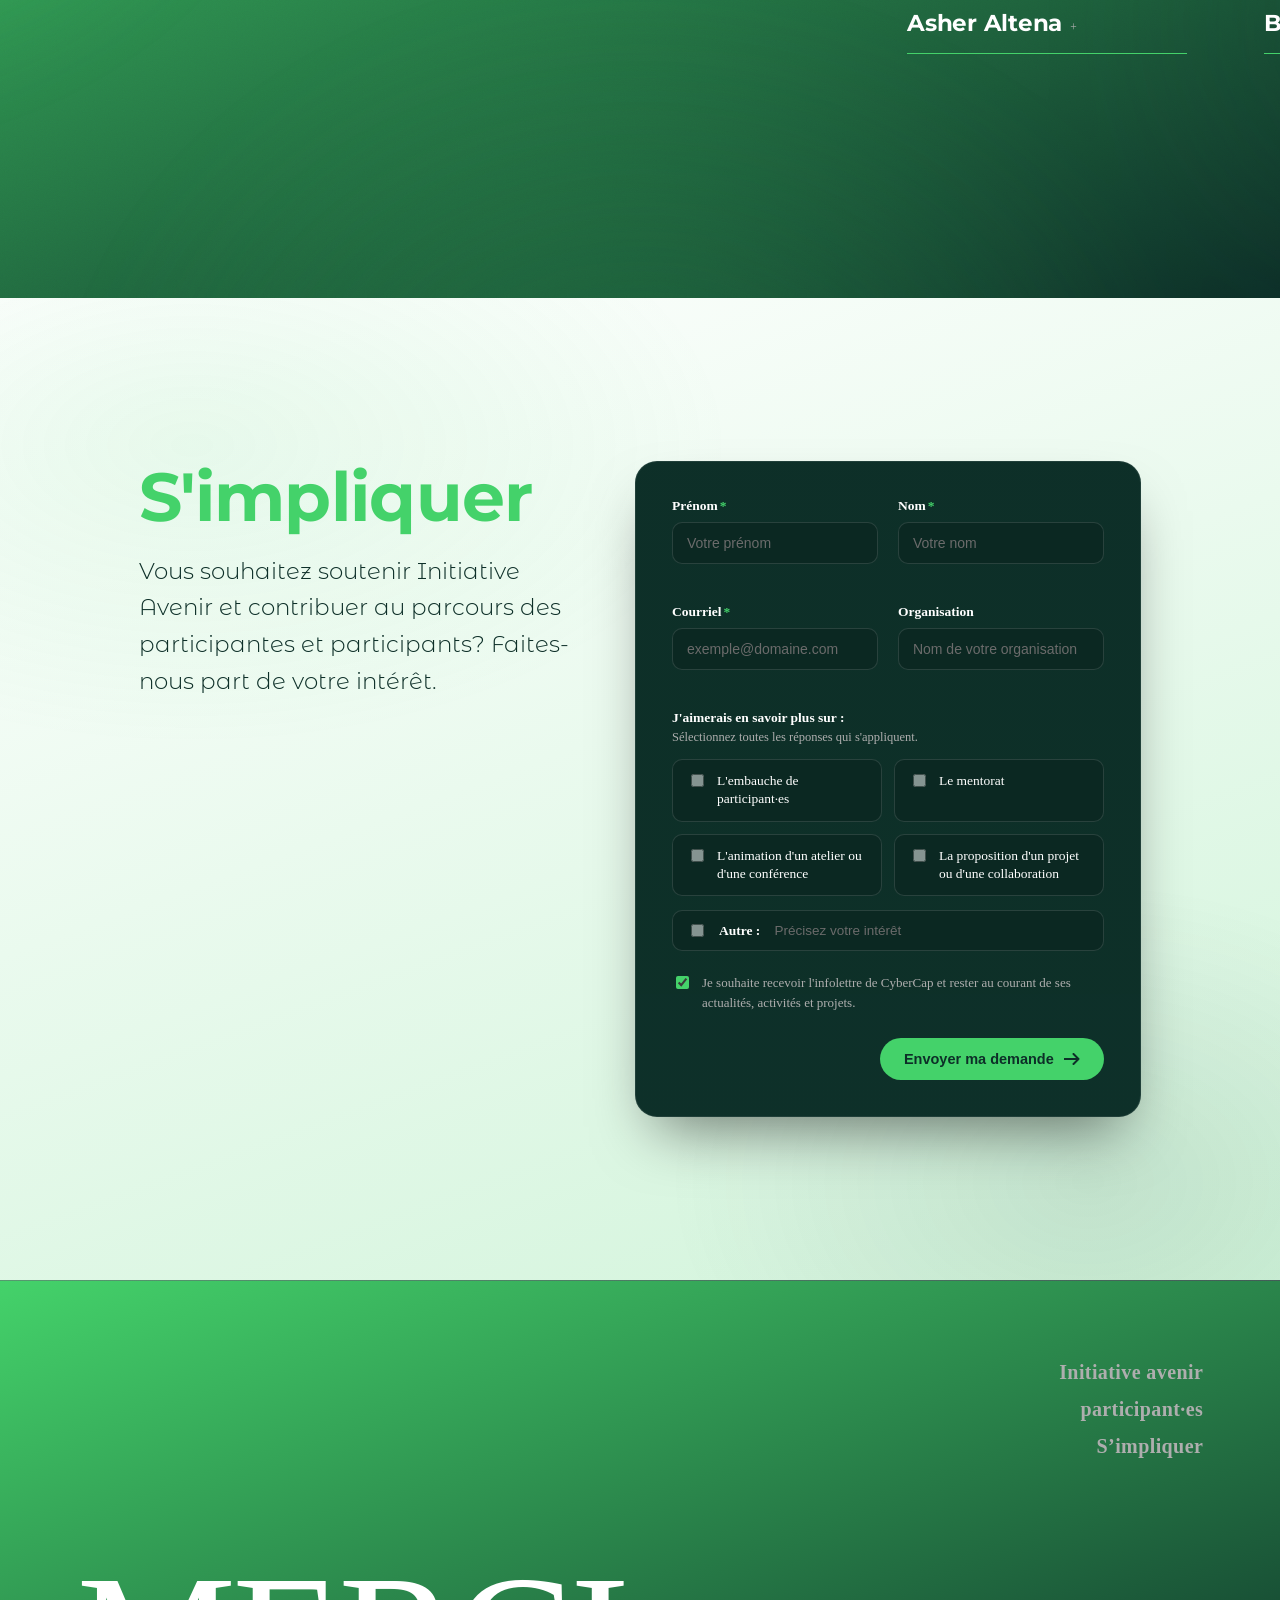
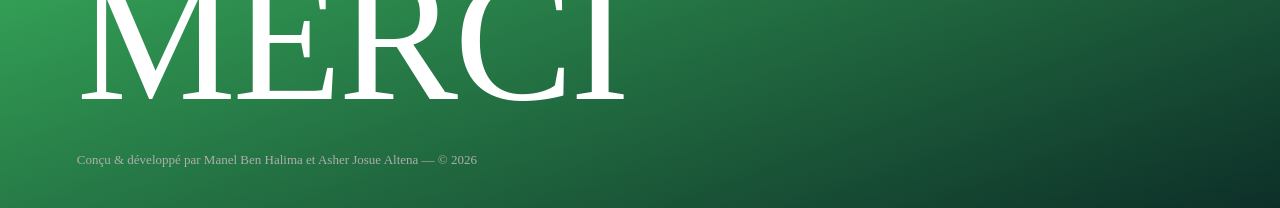
==== commit c6a0f46b: "modification 02" ====
--- a/index.html
+++ b/index.html
@@ -6,13 +6,15 @@
   <meta name="viewport" content="width=device-width, initial-scale=1">
   <title>Notre équipe</title>
   <link rel="preconnect" href="https://fonts.googleapis.com">
-  <link rel="preconnect" href="https://fonts.gstatic.com" crossorigin>
-  <link href="https://fonts.googleapis.com/css2?family=Nunito+Sans:ital,wght@0,200..1000;1,200..1000&display=swap"
-    rel="stylesheet">
-  <link href="https://fonts.googleapis.com/css2?family=Roboto+Condensed:ital,wght@0,100..900;1,100..900&display=swap"
-    rel="stylesheet">
-  <link href="https://fonts.googleapis.com/css2?family=Bebas+Neue&display=swap" rel="stylesheet">
   <link rel="stylesheet" href="style.css">
+<link href="https://fonts.googleapis.com/css2?family=Forum&display=swap" rel="stylesheet">
+<link href="https://fonts.googleapis.com/css2?family=Forum&display=swap" rel="stylesheet">
+
+<link href="https://fonts.googleapis.com/css2?family=Special+Gothic+Expanded+One&display=swap" rel="stylesheet">
+
+<link href="https://fonts.googleapis.com/css2?family=Questrial&display=swap" rel="stylesheet">
+<link href="https://fonts.googleapis.com/css2?family=Montserrat:ital,wght@0,100..900;1,100..900&display=swap" rel="stylesheet">
+<link href="https://fonts.googleapis.com/css2?family=Montserrat+Alternates:ital,wght@0,100;0,200;0,300;0,400;0,500;0,600;0,700;0,800;0,900;1,100;1,200;1,300;1,400;1,500;1,600;1,700;1,800;1,900&display=swap" rel="stylesheet">
 </head>
 
 <body>
@@ -103,8 +105,8 @@
 
       <div class="team-row" id="teamRow">
         <header class="team-intro">
-          <div class="eyebrow"><span class="num">02</span><span class="line"></span></div>
-          <h2>Rencontrer <br>les participant·es</h2>
+          
+          <h2>Rencontrer <br> <span>les participant·es</span></h2>
           <hr class="intro-divider">
           <p>Découvrez les profils des participantes et participants d'Initiative avenir, leurs parcours, leurs
             compétences et leurs ambitions professionnelles.</p>
@@ -128,7 +130,6 @@
     <section class="involve-section" id="involve">
       <div class="wrap">
         <div class="intro">
-          <div class="eyebrow"><span class="num">03</span><span class="line"></span></div>
           <h1><span class="grad">S'impliquer</span></h1>
           <p class="lead">Vous souhaitez soutenir Initiative Avenir et contribuer au parcours des participantes et
             participants? Faites-nous part de votre intérêt.</p>
@@ -232,7 +233,7 @@
       <a href="#participant-es">participant·es</a>
       <a href="#Simpliquer">S’impliquer</a>
     </div>
-    <div class="footer-giant">THANKYOU</div>
+    <div class="footer-giant">MERCI</div>
     <div class="footer-credit">Conçu &amp; développé par Manel Ben Halima et Asher Josue Altena — © 2026</div>
   </footer>
 
--- a/style.css
+++ b/style.css
@@ -1,32 +1,33 @@
 /* ============================================================
-   STYLES — Section "Rencontrer les participant·es" (équipe)
-   ============================================================ */
-/* ============================================================
-     PERSONNALISATION
-     - Les 9 personnes sont définies dans le tableau JS "PEOPLE"
-       tout en bas du fichier (nom, rôle, bio, initiales, teinte).
-     - Remplacez "initials" par une vraie photo en changeant le
-       bloc .photo (voir commentaire "REMPLACER PAR UNE PHOTO").
-     ============================================================ */
+   STYLES — Section "Rencontrer les participant·es"
+   ============================================================ */
 
 :root {
-  /* ---- Palette officielle : seule source de couleurs du fichier ---- */
+  /* Palette */
   --color-primary: #44D26A;
   --color-primary-dark: #0D2F28;
   --color-white: #FFFFFF;
   --color-black: #000000;
   --color-gray: #6B6B6B;
-  /* nuances dérivées de la palette (pas de nouvelles teintes) */
-  --color-gray-light: color-mix(in srgb, var(--color-gray) 55%, var(--color-white));
-  --color-gray-dark: color-mix(in srgb, var(--color-gray) 55%, var(--color-black));
+
+  /* Nuances */
+  --color-gray-light: color-mix(in srgb,
+      var(--color-gray) 55%,
+      var(--color-white));
+
+  --color-gray-dark: color-mix(in srgb,
+      var(--color-gray) 55%,
+      var(--color-black));
 
   --bg: var(--color-black);
   --fg: var(--color-white);
   --fg-dim: var(--color-gray-light);
-  --line: color-mix(in srgb, var(--color-white) 22%, transparent);
-  /* agrandir/rétrécir les images : modifier --card-w et --card-h */
+
+  --line: color-mix(in srgb,
+      var(--color-white) 22%,
+      transparent);
+
   --card-w: clamp(280px, 20vw, 560px);
-  /* largeur relative à l'écran, avec bornes min/max */
   --gap: 6vw;
 }
 
@@ -42,46 +43,93 @@
 }
 
 body {
-  font-family: "Nunito Sans", sans-serif;
-  color: var(--fg);
-  overflow-x: hidden;
-}
+  
+}
+h1{
+   font-family: "Montserrat", sans-serif;
+    font-weight: 800;
+  font-style: normal;
+  color: var(--color-primary-dark);
+
+
+
+}
+h2{
+    font-family: "Montserrat", sans-serif;
+  font-optical-sizing: auto;
+  font-weight: 300;
+  color: var(--color-white);
+   /* font-family: "Questrial", sans-serif;
+  font-weight: 400;
+  font-style: normal; */
+
+}
+
+p{
+  font-family: "Montserrat Alternates", sans-serif;
+  font-weight: 300;
+  font-style: normal;
+}
+
+
+/* ============================================================
+   TEAM
+   ============================================================ */
 
 .team {
   --bg-1: var(--color-primary);
   --bg-2: var(--color-primary-dark);
   --fg: var(--color-white);
   --fg-dim: var(--color-gray-light);
-  --line: color-mix(in srgb, var(--color-white) 22%, transparent);
+  --line: color-mix(in srgb,
+      var(--color-white) 22%,
+      transparent);
   --accent: var(--color-primary);
   --accent-2: var(--color-primary-dark);
 
   position: relative;
   width: 100%;
-
-  /* Hauteur fixe */
   height: 85vh;
   min-height: 650px;
-
-  /* Le bloc vert ne grandit plus */
   overflow: hidden;
-
-  background: linear-gradient(160deg, var(--bg-1), var(--bg-2));
+  background: linear-gradient(160deg,
+      var(--bg-1),
+      var(--bg-2));
   isolation: isolate;
 }
 
-/* -------- fond : halo aurore + grain -------- */
+
+/* ============================================================
+   FOND
+   ============================================================ */
+
 .bg-aurora {
   position: absolute;
   inset: -20%;
   pointer-events: none;
   z-index: 0;
+
   background:
-    radial-gradient(38% 55% at 4% 30%, color-mix(in srgb, var(--accent) 35%, transparent), transparent 70%),
-    radial-gradient(30% 45% at 96% 60%, color-mix(in srgb, var(--accent-2) 28%, transparent), transparent 70%),
-    radial-gradient(45% 60% at 50% 100%, color-mix(in srgb, var(--accent) 22%, transparent), transparent 70%);
+    radial-gradient(38% 55% at 4% 30%,
+      color-mix(in srgb,
+        var(--accent) 35%,
+        transparent),
+      transparent 70%),
+    radial-gradient(30% 45% at 96% 60%,
+      color-mix(in srgb,
+        var(--accent-2) 28%,
+        transparent),
+      transparent 70%),
+    radial-gradient(45% 60% at 50% 100%,
+      color-mix(in srgb,
+        var(--accent) 22%,
+        transparent),
+      transparent 70%);
+
   filter: blur(40px);
-  animation: aurora-drift 26s ease-in-out infinite alternate;
+
+  animation:
+    aurora-drift 26s ease-in-out infinite alternate;
 }
 
 @keyframes aurora-drift {
@@ -99,21 +147,31 @@
   inset: 0;
   z-index: 0;
   pointer-events: none;
-  opacity: .05;
+  opacity: 0.05;
   mix-blend-mode: overlay;
-  background-image: url("data:image/svg+xml;utf8,<svg xmlns='http://www.w3.org/2000/svg' width='120' height='120'><filter id='n'><feTurbulence type='fractalNoise' baseFrequency='0.9' numOctaves='2' stitchTiles='stitch'/></filter><rect width='100%25' height='100%25' filter='url(%23n)'/></svg>");
-}
-
-/* -------- ligne : en-tête + piste — tout le bloc se glisse ensemble -------- */
+
+  background-image: url("data:image/svg+xml,%3Csvg xmlns='http://www.w3.org/2000/svg' width='120' height='120'%3E%3Cfilter id='n'%3E%3CfeTurbulence type='fractalNoise' baseFrequency='0.9' numOctaves='2' stitchTiles='stitch'/%3E%3C/filter%3E%3Crect width='100%25' height='100%25' filter='url(%23n)'/%3E%3C/svg%3E");
+ 
+}
+
+
+/* ============================================================
+   EN-TÊTE + PISTE
+   ============================================================ */
+
 .team-row {
   position: relative;
   z-index: 3;
+
   display: flex;
   align-items: flex-start;
+
   min-height: 0;
   width: max-content;
+
   cursor: grab;
   will-change: transform;
+
   padding-top: 9vh;
 }
 
@@ -124,36 +182,54 @@
 .team-intro {
   position: relative;
   flex: 0 0 auto;
-  padding: 0 15vw 0 15vw;
-  box-sizing: border-box;
+  padding: 0 12vw;
 }
 
 .team-intro h2 {
-  font-family: "Nunito Sans", sans-serif;
   font-weight: 500;
   font-size: clamp(40px, 6vw, 68px);
   line-height: 1.02;
-  margin: 0 0 32px 0;
-  letter-spacing: -.02em;
+
+  margin: 0 0 32px;
+
+  letter-spacing: -0.02em;
+}
+
+.team-intro h2 span{
+  font-family: "Montserrat", sans-serif;
+  font-weight: 700;
+  font-style: normal;
+  color: var(--color-primary-dark);
+  
+  
 }
 
 .team-intro p {
+  max-width: 600px;
+
+  margin: 0;
+
   font-size: 20px;
   line-height: 1.55;
+
   color: var(--color-white);
-  max-width: 600px;
-  margin: 0 0px;
 }
 
 .team-intro .intro-divider {
   width: 60px;
   height: 2px;
+
+  margin: 0 90px 32px;
+
   background: var(--color-primary-dark);
-  margin: 0 90px 32px 90px;
   border: none;
 }
 
-/* -------- piste (fait maintenant partie du bloc glissé en entier) -------- */
+
+/* ============================================================
+   PISTE
+   ============================================================ */
+
 .track-viewport {
   position: relative;
   flex: 0 0 auto;
@@ -161,96 +237,105 @@
 
 .track {
   list-style: none;
+
   display: flex;
   align-items: center;
+
   gap: var(--gap);
+
   margin: 0;
-  padding: 0 6vw 0 0vw;
+  padding: 0 6vw 0 0;
+
   width: max-content;
+
   will-change: transform;
+
   touch-action: pan-y;
 }
+
+
+/* ============================================================
+   CARTES
+   ============================================================ */
 
 .card {
   position: relative;
+
   flex: 0 0 auto;
+
   width: var(--card-w);
+
   display: flex;
   flex-direction: column;
   align-items: flex-start;
   align-self: flex-start;
+
   user-select: none;
   -webkit-user-select: none;
-  transition: width .5s cubic-bezier(.2, .8, .2, 1);
+
+  transition:
+    width 0.5s cubic-bezier(0.2, 0.8, 0.2, 1);
 }
 
 .card-body {
   display: flex;
   flex-direction: row;
   align-items: flex-start;
+
   width: 100%;
 }
 
-/* FIX: on ne translate plus la carte vers le haut à l'ouverture.
-     Cette translation compensait manuellement le fait que la bio
-     était en position:absolute (voir plus bas) et ne poussait donc
-     jamais la hauteur réelle de la section. Maintenant que la bio
-     fait partie du flux normal, ce hack n'est plus nécessaire et
-     causait un décalage visuel en plus du chevauchement. */
 .card.active {
   z-index: 2;
-  width: calc(var(--card-w) + 420px);
-}
-
-/* bloc "identité" (photo + nom + trait) : largeur fixe, toujours
-     visible, ne grandit jamais — c'est ce qui reste à gauche quand
-     la bio s'ouvre à côté. */
+  width: calc(var(--card-w) + 520px);
+}
+
+
+/* ============================================================
+   IDENTITÉ
+   ============================================================ */
+
 .card-main {
   flex: 0 0 var(--card-w);
+
   width: var(--card-w);
+
   display: flex;
   flex-direction: column;
   align-items: flex-start;
 }
 
-/* Les QR codes sont sous la photo (dans .card-main), cachés par
-     défaut et révélés en même temps que la bio, quand la carte est
-     active. */
-.qr-reveal {
-  width: 100%;
-  max-height: 0;
-  overflow: hidden;
-  opacity: 0;
-  pointer-events: none;
-  transition: max-height .5s cubic-bezier(.2, .8, .2, 1), opacity .4s ease .1s, margin-top .5s ease;
-}
-
-.card.active .qr-reveal {
-  max-height: 220px;
-  opacity: 1;
-  margin-top: 20px;
-  pointer-events: auto;
-}
+
+/* ============================================================
+   PHOTO
+   ============================================================ */
 
 .photo {
+  position: relative;
+
   width: var(--card-w);
   aspect-ratio: 3 / 4;
-  /* format portrait au lieu d'un carré */
+
+  overflow: hidden;
+
   border-radius: 40px;
-  position: relative;
-  overflow: hidden;
+
   background:
-    radial-gradient(circle at 32% 22%, color-mix(in srgb, var(--color-primary) 70%, var(--color-white)) 0%, var(--color-primary-dark) 55%, var(--color-black) 100%);
+    radial-gradient(circle at 32% 22%,
+      color-mix(in srgb,
+        var(--color-primary) 70%,
+        var(--color-white)) 0%,
+      var(--color-primary-dark) 55%,
+      var(--color-black) 100%);
+
   background-size: cover;
   background-position: center;
-  filter: grayscale(.82) contrast(1.04);
-  transition: filter .55s ease;
-}
-
-/* Si p.img est défini dans PEOPLE (voir plus bas), le JS ajoute
-     la classe .has-photo et pose background-image directement en
-     style inline : le dégradé ci-dessus ne sert alors que de
-     couleur de secours pendant le chargement de l'image. */
+
+  filter: grayscale(0.82) contrast(1.04);
+
+  transition: filter 0.55s ease;
+}
+
 .photo.has-photo .initials {
   display: none;
 }
@@ -258,29 +343,48 @@
 .photo .initials {
   position: absolute;
   inset: 0;
+
   display: flex;
   align-items: center;
   justify-content: center;
-  font-family: "Nunito Sans", sans-serif;
+
+  
   font-size: 64px;
   font-weight: 500;
-  color: color-mix(in srgb, var(--color-white) 28%, transparent);
-  letter-spacing: .02em;
+
+  color: color-mix(in srgb,
+      var(--color-white) 28%,
+      transparent);
+
+  letter-spacing: 0.02em;
 }
 
 .photo .sweep {
   position: absolute;
   inset: -40%;
-  background: linear-gradient(115deg,
+
+  background:
+    linear-gradient(115deg,
       transparent 30%,
-      color-mix(in srgb, var(--color-primary) 55%, transparent) 48%,
-      color-mix(in srgb, var(--color-primary) 35%, transparent) 56%,
+      color-mix(in srgb,
+        var(--color-primary) 55%,
+        transparent) 48%,
+      color-mix(in srgb,
+        var(--color-primary) 35%,
+        transparent) 56%,
       transparent 72%);
+
   background-size: 260% 260%;
   background-position: 0% 0%;
+
   mix-blend-mode: color-dodge;
+
   opacity: 0;
-  transition: opacity .5s ease, background-position .9s ease;
+
+  transition:
+    opacity 0.5s ease,
+    background-position 0.9s ease;
+
   pointer-events: none;
 }
 
@@ -295,99 +399,152 @@
   background-position: 100% 100%;
 }
 
+
+/* ============================================================
+   NOM + RÔLE
+   ============================================================ */
+
 .meta {
   display: flex;
   align-items: baseline;
+
   gap: 8px;
+
   margin-top: 22px;
 }
 
 .meta h3 {
-  font-family: "Bebas Neue", sans-serif;
-  font-weight: 500;
+  margin: 0;
+
+     font-family: "Montserrat", sans-serif;
+  font-optical-sizing: auto;
+  font-weight: 700;
+  color: var(--color-white);
+
   font-size: var(--name-size, 40px);
-  margin: 0;
-  letter-spacing: -.01em;
+
+  letter-spacing: -0.01em;
+
   white-space: nowrap;
 }
 
 .meta .role {
   font-size: 11.5px;
-  letter-spacing: .02em;
+  letter-spacing: 0.02em;
+
   color: var(--fg-dim);
+
   white-space: nowrap;
 }
 
 .divider {
   width: 100%;
   height: 1px;
+
+  margin-top: 16px;
+
   background: var(--accent);
-  margin-top: 16px;
-}
-
-/* FIX PRINCIPAL : la bio était en position:absolute (top:100%,
-     left:0), donc totalement sortie du flux du document. Résultat :
-     elle ne comptait pour rien dans la hauteur de .card / .track /
-     .team-row / .team, et à son ouverture elle débordait carrément
-     par-dessus la section suivante ("S'impliquer") au lieu de
-     pousser le contenu vers le bas.
-     En repassant en flux normal, la bio agrandit réellement la
-     carte (en largeur ici, puisqu'elle s'affiche à côté de la
-     photo), donc la section .team, et "S'impliquer" est repoussée
-     plus bas au lieu d'être recouverte — quel que soit l'écran. */
+}
+
+
+/* ============================================================
+   BIO
+   ============================================================ */
+
 .bio {
-  flex: 0 0 0px;
+  flex: 0 0 0;
+
   width: 0;
   max-width: 0;
+
   overflow: hidden;
+
   opacity: 0;
+
   padding-left: 0;
+  padding-top: 30px;
+
   align-self: flex-start;
+
   pointer-events: none;
-  t transition:
-    flex-basis .3s cubic-bezier(.2, .8, .2, 1),
-    width .3s cubic-bezier(.2, .8, .2, 1),
-    max-width .3s cubic-bezier(.2, .8, .2, 1),
-    padding-left .3s ease,
-    opacity .3s ease;
-  padding-top: 30px;
+
+  transition:
+    flex-basis 0.3s cubic-bezier(0.2, 0.8, 0.2, 1),
+    width 0.3s cubic-bezier(0.2, 0.8, 0.2, 1),
+    max-width 0.3s cubic-bezier(0.2, 0.8, 0.2, 1),
+    padding-left 0.3s ease,
+    opacity 0.3s ease;
+
   max-height: 85vh;
 }
 
 .card.active .bio {
-  flex: 0 0 420px;
-  width: 420px;
-  max-width: 420px;
+  flex: 0 0 520px;
+
+  width: 520px;
+  max-width: 520px;
+
   opacity: 1;
+
   padding-left: 40px;
+
   pointer-events: auto;
+
   max-height: 900px;
-
-  transition:
-    flex-basis .3s cubic-bezier(.2, .8, .2, 1),
-    width .3s cubic-bezier(.2, .8, .2, 1),
-    max-width .3s cubic-bezier(.2, .8, .2, 1),
-    padding-left .3s ease,
-    opacity .3s ease;
 }
 
 .bio p {
   margin: 0;
-  font-family: "Roboto Condensed", sans-serif;
-  font-weight: 200;
+
+  max-width: 100%;
+
   font-size: clamp(12px, 3vw, 24px);
   line-height: 1.6;
+
   color: var(--color-white);
-  max-width: 100%
+}
+
+
+/* ============================================================
+   QR CODES
+   ============================================================ */
+
+.qr-reveal {
+  width: var(--card-w);
+
+  max-height: 0;
+
+  overflow: hidden;
+
+  opacity: 0;
+
+  margin-top: 0;
+
+  pointer-events: none;
+
+  transition:
+    max-height 0.5s cubic-bezier(0.2, 0.8, 0.2, 1),
+    opacity 0.4s ease 0.1s,
+    margin-top 0.5s ease;
+}
+
+.card.active .qr-reveal {
+  max-height: 300px;
+
+  opacity: 1;
+
+  margin-top: 20px;
+
+  pointer-events: auto;
 }
 
 .qr-grid {
   display: flex;
   flex-direction: row;
+
   gap: 14px;
 
   width: 100%;
-  box-sizing: border-box;
 }
 
 .qr-item {
@@ -395,111 +552,172 @@
   flex-direction: row;
   align-items: center;
   justify-content: center;
-  gap: 40px;
+
+  gap: 20px;
+
   flex: 1 1 0;
   min-width: 0;
+
   padding: 10px 14px;
+
   background: var(--color-white);
+
+  border: 1px solid transparent;
   border-radius: 16px;
-  border: 1px solid transparent;
+
   text-decoration: none;
-  box-sizing: border-box;
-  transition: transform .3s cubic-bezier(.2, .8, .2, 1), box-shadow .3s ease, border-color .3s ease;
+
+  transition:
+    transform 0.3s cubic-bezier(0.2, 0.8, 0.2, 1),
+    box-shadow 0.3s ease,
+    border-color 0.3s ease;
 }
 
 .qr-item:hover,
 .qr-item:focus-visible {
   transform: translateY(-3px);
+
   border-color: var(--accent);
-  box-shadow: 0 12px 28px color-mix(in srgb, var(--color-primary) 28%, transparent);
+
+  box-shadow:
+    0 12px 28px color-mix(in srgb,
+      var(--color-primary) 28%,
+      transparent);
+
   outline: none;
 }
 
 .qr-item img.qr-code {
   display: block;
+
   width: 56px;
   height: 56px;
+
   flex-shrink: 0;
+
   aspect-ratio: 1;
+
   border-radius: 8px;
+
   background: var(--color-white);
 }
 
 .qr-label {
-  font-family: "Nunito Sans", sans-serif;
-  color: var(--color-black);
   display: flex;
   flex-direction: row;
   align-items: center;
-  gap: 40px;
+
+  gap: 14px;
+
   min-width: 0;
+
+  
+
+  color: var(--color-black);
 }
 
 .qr-label .qr-icon {
   width: 16px;
   height: 16px;
+
   flex-shrink: 0;
+
   fill: currentColor;
 }
 
 .qr-label-text {
   display: flex;
   flex-direction: column;
+
   gap: 2px;
+
   min-width: 0;
 }
 
 .qr-platform {
   font-size: 11.5px;
   font-weight: 700;
-  letter-spacing: .08em;
+
+  letter-spacing: 0.08em;
   text-transform: uppercase;
 }
 
 .qr-name {
   font-size: 12.5px;
   font-weight: 500;
+
   color: var(--color-gray-dark);
+
   white-space: nowrap;
   overflow: hidden;
+
   text-overflow: ellipsis;
+
   max-width: 100%;
 }
+
+
+/* ============================================================
+   ACCESSIBILITÉ
+   ============================================================ */
 
 .card:focus-visible {
   outline: 2px solid var(--color-white);
   outline-offset: 6px;
 }
 
-/* -------- curseur personnalisé (pointeurs fins uniquement) -------- */
+
+/* ============================================================
+   CURSEUR
+   ============================================================ */
+
 .cursor-chip {
   position: fixed;
+
   z-index: 50;
+
   left: 0;
   top: 0;
+
   width: 84px;
   height: 84px;
+
   border-radius: 50%;
+
   background: var(--color-white);
   color: var(--color-black);
+
   display: flex;
   align-items: center;
   justify-content: center;
-  font-family: "Nunito Sans", sans-serif;
+
+  
   font-size: 10.5px;
   font-weight: 500;
-  letter-spacing: .06em;
+
+  letter-spacing: 0.06em;
   text-transform: uppercase;
+
   pointer-events: none;
+
   opacity: 0;
-  transform: translate(-50%, -50%) scale(.7);
-  transition: opacity .25s ease, transform .25s ease, background-color .25s ease;
+
+  transform:
+    translate(-50%, -50%) scale(0.7);
+
+  transition:
+    opacity 0.25s ease,
+    transform 0.25s ease,
+    background-color 0.25s ease;
+
   gap: 8px;
 }
 
 .cursor-chip.visible {
   opacity: 1;
-  transform: translate(-50%, -50%) scale(1);
+
+  transform:
+    translate(-50%, -50%) scale(1);
 }
 
 .cursor-chip--hover {
@@ -508,11 +726,16 @@
 }
 
 .cursor-chip .dash {
-  opacity: .45;
+  opacity: 0.45;
   font-size: 13px;
 }
 
-@media (pointer:coarse) {
+
+/* ============================================================
+   MOBILE
+   ============================================================ */
+
+@media (pointer: coarse) {
   .cursor-chip {
     display: none;
   }
@@ -520,6 +743,7 @@
   .team {
     overflow-x: auto;
     overflow-y: hidden;
+
     -webkit-overflow-scrolling: touch;
   }
 
@@ -528,29 +752,32 @@
   }
 }
 
-@media (max-width:820px) {
+@media (max-width: 820px) {
   :root {
     --card-w: 198px;
-    --card-h: 258px;
     --gap: 28px;
   }
 
   .team {
     height: auto;
     min-height: 100vh;
+
     overflow: hidden;
   }
 
   .team-row {
     flex-direction: column;
     align-items: flex-start;
+
     min-height: 0;
     width: 100%;
+
     padding-top: 9vh;
   }
 
   .team-intro {
     width: 100%;
+
     padding: 0 6vw;
   }
 
@@ -561,9 +788,12 @@
 
   .track-viewport {
     width: 100%;
+
     margin-top: 6vh;
     padding-bottom: 10vh;
+
     overflow-x: auto;
+
     -webkit-overflow-scrolling: touch;
   }
 
@@ -571,9 +801,6 @@
     padding: 0 6vw;
   }
 
-  /* Pas assez de largeur pour mettre la bio à côté de la photo :
-       on repasse la carte en colonne, bio sous la photo comme avant,
-       avec un dépliage en hauteur plutôt qu'en largeur. */
   .card {
     width: var(--card-w);
     transition: none;
@@ -594,17 +821,28 @@
   .bio {
     width: 100%;
     max-width: 100%;
+
     flex: 0 0 auto;
+
     max-height: 0;
+
     padding-left: 0;
+
     opacity: 0;
-    transition: max-height .55s cubic-bezier(.2, .8, .2, 1), opacity .4s ease, margin-top .55s ease;
+
+    transition:
+      max-height 0.55s cubic-bezier(0.2, 0.8, 0.2, 1),
+      opacity 0.4s ease,
+      margin-top 0.55s ease;
   }
 
   .card.active .bio {
     max-height: 520px;
+
     opacity: 1;
+
     margin-top: 16px;
+
     padding-left: 0;
   }
 
@@ -613,54 +851,102 @@
   }
 
   .qr-reveal {
-    max-height: 200px;
+    width: 100%;
+    max-height: 220px;
   }
 
   .qr-grid {
     gap: 10px;
   }
-}
-
-@media (prefers-reduced-motion:reduce) {
+
+  .qr-item {
+    gap: 10px;
+    padding: 8px;
+  }
+
+  .qr-item img.qr-code {
+    width: 44px;
+    height: 44px;
+  }
+
+  .qr-label {
+    gap: 8px;
+  }
+}
+
+
+/* ============================================================
+   RÉDUCTION DES ANIMATIONS
+   ============================================================ */
+
+@media (prefers-reduced-motion: reduce) {
   .bg-aurora {
     animation: none;
   }
 
   .card .photo,
   .bio {
-    transition-duration: .01s;
-  }
-}
-
-/* ============================================================
-   STYLES — Section "S'impliquer" (scopés sous .involve-section
-   pour ne rien changer à la section Participant ci-dessus)
-   ============================================================ */
+    transition-duration: 0.01s;
+  }
+}
+
+
+/* ============================================================
+   SECTION "S'IMPLIQUER"
+   ============================================================ */
+
 .involve-section {
   --bg-1: var(--color-white);
-  --bg-2: color-mix(in srgb, var(--color-primary) 25%, var(--color-white));
+
+  --bg-2: color-mix(in srgb,
+      var(--color-primary) 25%,
+      var(--color-white));
+
   --panel: var(--color-primary-dark);
-  --panel-border: color-mix(in srgb, var(--color-white) 8%, transparent);
-  --field-bg: color-mix(in srgb, var(--color-primary-dark) 85%, var(--color-black));
-  --field-border: color-mix(in srgb, var(--color-white) 12%, transparent);
+
+  --panel-border: color-mix(in srgb,
+      var(--color-white) 8%,
+      transparent);
+
+  --field-bg: color-mix(in srgb,
+      var(--color-primary-dark) 85%,
+      var(--color-black));
+
+  --field-border: color-mix(in srgb,
+      var(--color-white) 12%,
+      transparent);
+
   --i-text: var(--color-white);
   --i-text-dim: var(--color-gray-light);
   --accent: var(--color-primary);
   --error: var(--color-gray-dark);
-  /* la palette n'a pas de rouge : gris foncé pour signaler une erreur */
-
-  box-sizing: border-box;
+
   min-height: 80vh;
   width: 100%;
+
   background:
-    radial-gradient(ellipse 900px 500px at 15% 15%, color-mix(in srgb, var(--color-primary) 10%, transparent), transparent 60%),
-    radial-gradient(ellipse 700px 500px at 85% 90%, color-mix(in srgb, var(--color-primary-dark) 10%, transparent), transparent 60%),
-    linear-gradient(160deg, var(--bg-1), var(--bg-2));
+    radial-gradient(ellipse 900px 500px at 15% 15%,
+      color-mix(in srgb,
+        var(--color-primary) 10%,
+        transparent),
+      transparent 60%),
+    radial-gradient(ellipse 700px 500px at 85% 90%,
+      color-mix(in srgb,
+        var(--color-primary-dark) 10%,
+        transparent),
+      transparent 60%),
+    linear-gradient(160deg,
+      var(--bg-1),
+      var(--bg-2));
+
   color: var(--i-text);
-  font-family: "Nunito Sans", sans-serif;
+
+  
+
   display: flex;
   align-items: center;
   justify-content: center;
+
   padding: 48px 24px;
 }
 
@@ -673,18 +959,25 @@
 
   display: grid;
   grid-template-columns: 1fr 1.15fr;
+
   gap: 56px;
+
   align-items: stretch;
+
   margin: 9vw;
 }
 
 .involve-section .eyebrow {
   display: flex;
   align-items: center;
+
   gap: 14px;
+
   color: var(--accent);
+
   font-weight: 600;
   letter-spacing: 0.04em;
+
   margin-bottom: 18px;
 }
 
@@ -695,14 +988,18 @@
 .involve-section .eyebrow .line {
   width: 44px;
   height: 1px;
+
   background: var(--accent);
+
   opacity: 0.6;
 }
 
 .involve-section h1 {
   font-size: clamp(40px, 6vw, 68px);
   line-height: 1.05;
-  margin: 0 0 20px 0;
+
+  margin: 0 0 20px;
+
   font-weight: 700;
   letter-spacing: -0.01em;
 }
@@ -713,24 +1010,30 @@
 
 .involve-section .lead {
   color: var(--color-primary-dark);
+
   font-size: 23px;
   line-height: 1.6;
+
   max-width: 50ch;
-  margin: 0 0 32px 0;
-  /* était: 0 0 600px 0 */
+
+  margin: 0 0 32px;
 }
 
 .involve-section .tagline {
   margin-top: 18px;
+
   display: flex;
   align-items: center;
+
   gap: 14px;
 }
 
 .involve-section .tagline span {
-  font-family: "Nunito Sans", sans-serif;
+
   font-size: 22px;
+
   color: var(--accent);
+
   line-height: 1.2;
 }
 
@@ -739,33 +1042,53 @@
 }
 
 .involve-section form {
-  background: linear-gradient(180deg, color-mix(in srgb, var(--color-primary-dark) 3%, transparent), color-mix(in srgb, var(--color-primary) 1%, transparent)), var(--panel);
+  background:
+    linear-gradient(180deg,
+      color-mix(in srgb,
+        var(--color-primary-dark) 3%,
+        transparent),
+      color-mix(in srgb,
+        var(--color-primary) 1%,
+        transparent)),
+    var(--panel);
+
   border: 1px solid var(--panel-border);
+
   border-radius: 22px;
+
   padding: 36px;
-  box-shadow: 0 30px 60px -20px color-mix(in srgb, var(--color-black) 50%, transparent);
+
+  box-shadow:
+    0 30px 60px -20px color-mix(in srgb,
+      var(--color-black) 50%,
+      transparent);
+
   height: 100%;
-  /* ajouté */
-  display: flex;
-  /* ajouté */
+
+  display: flex;
   flex-direction: column;
-  /* ajouté */
+
   justify-content: space-between;
-  /* ajouté — répartit les champs sur la hauteur */
 }
 
 .involve-section .row {
   display: grid;
+
   grid-template-columns: 1fr 1fr;
+
   gap: 20px;
+
   margin-bottom: 20px;
 }
 
 .involve-section .field label {
   display: block;
+
   font-size: 13.5px;
   font-weight: 600;
+
   margin-bottom: 8px;
+
   color: var(--i-text);
 }
 
@@ -777,14 +1100,24 @@
 .involve-section .field input[type="text"],
 .involve-section .field input[type="email"] {
   width: 100%;
+
   background: var(--field-bg);
+
   border: 1px solid var(--field-border);
+
   border-radius: 10px;
+
   padding: 12px 14px;
+
   color: var(--i-text);
+
   font-size: 14px;
+
   outline: none;
-  transition: border-color .15s ease, box-shadow .15s ease;
+
+  transition:
+    border-color 0.15s ease,
+    box-shadow 0.15s ease;
 }
 
 .involve-section .field input::placeholder {
@@ -793,64 +1126,96 @@
 
 .involve-section .field input:focus {
   border-color: var(--accent);
-  box-shadow: 0 0 0 3px color-mix(in srgb, var(--color-primary) 15%, transparent);
+
+  box-shadow:
+    0 0 0 3px color-mix(in srgb,
+      var(--color-primary) 15%,
+      transparent);
 }
 
 .involve-section .field input.invalid {
   border-color: var(--error);
-  box-shadow: 0 0 0 3px color-mix(in srgb, var(--error) 12%, transparent);
+
+  box-shadow:
+    0 0 0 3px color-mix(in srgb,
+      var(--error) 12%,
+      transparent);
 }
 
 .involve-section .field-error {
   color: var(--error);
+
   font-size: 12px;
+
   margin-top: 6px;
+
   min-height: 14px;
 }
 
 .involve-section .group-label {
   font-size: 13.5px;
   font-weight: 600;
+
   margin-bottom: 4px;
 }
 
 .involve-section .group-sub {
   font-size: 12.5px;
+
   color: var(--i-text-dim);
+
   margin-bottom: 14px;
 }
 
 .involve-section .checks {
   display: grid;
+
   grid-template-columns: 1fr 1fr;
+
   gap: 12px;
+
   margin-bottom: 14px;
 }
 
 .involve-section .check-item {
   display: flex;
   align-items: flex-start;
+
   gap: 10px;
+
   background: var(--field-bg);
+
   border: 1px solid var(--field-border);
+
   border-radius: 10px;
+
   padding: 12px 14px;
+
   cursor: pointer;
+
   font-size: 13.5px;
   line-height: 1.35;
-  transition: border-color .15s ease;
+
+  transition: border-color 0.15s ease;
 }
 
 .involve-section .check-item:hover {
-  border-color: color-mix(in srgb, var(--color-primary) 40%, transparent);
+  border-color:
+    color-mix(in srgb,
+      var(--color-primary) 40%,
+      transparent);
 }
 
 .involve-section .check-item input {
   margin-top: 2px;
+
   accent-color: var(--accent);
+
   flex-shrink: 0;
-  opacity: .5;
-  transition: opacity .15s ease;
+
+  opacity: 0.5;
+
+  transition: opacity 0.15s ease;
 }
 
 .involve-section .check-item input:checked {
@@ -860,19 +1225,28 @@
 .involve-section .autre-row {
   display: flex;
   align-items: center;
+
   gap: 12px;
+
   background: var(--field-bg);
+
   border: 1px solid var(--field-border);
+
   border-radius: 10px;
+
   padding: 10px 14px;
+
   margin-bottom: 22px;
 }
 
 .involve-section .autre-row input[type="checkbox"] {
   accent-color: var(--accent);
+
   flex-shrink: 0;
-  opacity: .5;
-  transition: opacity .15s ease;
+
+  opacity: 0.5;
+
+  transition: opacity 0.15s ease;
 }
 
 .involve-section .autre-row input[type="checkbox"]:checked {
@@ -881,16 +1255,23 @@
 
 .involve-section .autre-row label {
   font-size: 13.5px;
+
   font-weight: 600;
+
   white-space: nowrap;
 }
 
 .involve-section .autre-row input[type="text"] {
   flex: 1;
+
   background: transparent;
+
   border: none;
+
   color: var(--i-text);
+
   font-size: 13.5px;
+
   outline: none;
 }
 
@@ -905,18 +1286,26 @@
 .involve-section .newsletter {
   display: flex;
   align-items: flex-start;
+
   gap: 10px;
+
   margin-bottom: 26px;
+
   font-size: 13px;
+
   color: var(--i-text-dim);
+
   line-height: 1.5;
 }
 
 .involve-section .newsletter input {
   margin-top: 3px;
+
   accent-color: var(--accent);
-  opacity: .5;
-  transition: opacity .15s ease;
+
+  opacity: 0.5;
+
+  transition: opacity 0.15s ease;
 }
 
 .involve-section .newsletter input:checked {
@@ -925,26 +1314,41 @@
 
 .involve-section .submit-row {
   display: flex;
+
   justify-content: flex-end;
 }
 
 .involve-section button[type="submit"] {
   display: inline-flex;
   align-items: center;
+
   gap: 10px;
+
   background: var(--accent);
+
   color: var(--color-primary-dark);
+
   border: none;
+
   border-radius: 999px;
+
   padding: 13px 24px;
+
   font-size: 14.5px;
   font-weight: 700;
+
   cursor: pointer;
-  transition: transform .12s ease, background .15s ease;
+
+  transition:
+    transform 0.12s ease,
+    background 0.15s ease;
 }
 
 .involve-section button[type="submit"]:hover {
-  background: color-mix(in srgb, var(--color-primary) 85%, var(--color-black));
+  background:
+    color-mix(in srgb,
+      var(--color-primary) 85%,
+      var(--color-black));
 }
 
 .involve-section button[type="submit"]:active {
@@ -953,34 +1357,59 @@
 
 .involve-section button[type="submit"]:disabled {
   opacity: 0.6;
+
   cursor: not-allowed;
 }
 
 .involve-toast {
   position: fixed;
+
   bottom: 28px;
   left: 50%;
-  transform: translateX(-50%) translateY(20px);
+
+  transform:
+    translateX(-50%) translateY(20px);
+
   background: var(--field-bg);
+
   border: 1px solid var(--color-primary);
+
   color: var(--color-white);
+
   padding: 14px 22px;
+
   border-radius: 12px;
+
   font-size: 14px;
+
   display: flex;
   align-items: center;
+
   gap: 10px;
+
   opacity: 0;
+
   pointer-events: none;
-  transition: opacity .25s ease, transform .25s ease;
-  box-shadow: 0 20px 40px -10px color-mix(in srgb, var(--color-black) 50%, transparent);
+
+  transition:
+    opacity 0.25s ease,
+    transform 0.25s ease;
+
+  box-shadow:
+    0 20px 40px -10px color-mix(in srgb,
+      var(--color-black) 50%,
+      transparent);
+
   z-index: 10;
-  font-family: "Nunito Sans", sans-serif;
+
 }
 
 .involve-toast.show {
   opacity: 1;
-  transform: translateX(-50%) translateY(0);
+
+  transform:
+    translateX(-50%) translateY(0);
+
   pointer-events: auto;
 }
 
@@ -988,7 +1417,12 @@
   flex-shrink: 0;
 }
 
-@media (max-width:920px) {
+
+/* ============================================================
+   RESPONSIVE — FORMULAIRE
+   ============================================================ */
+
+@media (max-width: 920px) {
   .involve-section .wrap {
     grid-template-columns: 1fr;
     gap: 40px;
@@ -999,7 +1433,7 @@
   }
 }
 
-@media (max-width:520px) {
+@media (max-width: 520px) {
 
   .involve-section .row,
   .involve-section .checks {
@@ -1021,38 +1455,53 @@
   }
 }
 
-/* ============================================================
-   STYLES — Footer (réutilise les tokens :root du haut du fichier)
-   ============================================================ */
-/* -------- footer (aligné sur les tokens :root existants) -------- */
+
+/* ============================================================
+   FOOTER
+   ============================================================ */
+
 .site-footer {
   --accent: var(--color-primary);
   --bg-1: var(--color-primary);
   --bg-2: var(--color-primary-dark);
+
   position: relative;
-  background: linear-gradient(160deg, var(--bg-1), var(--bg-2));
+
+  background:
+    linear-gradient(160deg,
+      var(--bg-1),
+      var(--bg-2));
+
   color: var(--fg);
-  font-family: "Nunito Sans", sans-serif;
+
   border-top: 1px solid var(--line);
+
   padding: 80px 6vw 40px;
 }
 
 .site-footer .footer-col {
   display: flex;
   flex-direction: column;
-  align-items: end;
+  align-items: flex-end;
+
   gap: 14px;
+
   margin-bottom: 100px;
 }
 
 .site-footer .footer-col a {
   color: var(--fg-dim);
+
   text-decoration: none;
+
   font-size: 20px;
   font-weight: 600;
-  letter-spacing: .02em;
+
+  letter-spacing: 0.02em;
+
   width: fit-content;
-  transition: color .2s ease;
+
+  transition: color 0.2s ease;
 }
 
 .site-footer .footer-col a:hover {
@@ -1061,27 +1510,37 @@
 
 .site-footer .footer-col a:focus-visible {
   outline: 2px solid #fff;
+
   outline-offset: 6px;
+
   color: var(--fg);
 }
 
 .site-footer .footer-credit {
   margin-top: 32px;
+
   font-size: 13px;
+
   color: var(--fg-dim);
 }
 
 .site-footer .footer-giant {
   margin-top: 56px;
+
   font-weight: 500;
+
   font-size: clamp(64px, 14vw, 220px);
-  line-height: .9;
-  letter-spacing: -.02em;
+
+  line-height: 0.9;
+
+  letter-spacing: -0.02em;
+
   color: var(--fg);
+
   text-align: start;
 }
 
-@media (max-width:820px) {
+@media (max-width: 820px) {
   .site-footer {
     padding: 56px 6vw 32px;
   }
@@ -1092,66 +1551,88 @@
 }
 
 
-/* À propos */
+/* ============================================================
+   À PROPOS
+   ============================================================ */
 
 .about-section {
   position: relative;
+
   min-height: 100vh;
-  padding: 120px 5vw 100px;
+
+  padding:  6vw 12vw 0 12vw ;
 
   background:
     radial-gradient(circle at 80% 20%,
       rgba(68, 210, 106, 0.16),
       transparent 35%),
-    linear-gradient(160deg, #fff, #daf6e1);
+    linear-gradient(160deg,
+      #fff,
+      #daf6e1);
 
   color: #0f3830;
 }
 
 .about-container {
   width: 100%;
-  max-width: 1400px;
-  margin: 0 auto;
 }
 
 .about-section h1 {
-  max-width: 900px;
+  max-width: 100%;
+
   margin: 0;
 
   font-size: clamp(48px, 7vw, 88px);
+
   line-height: 0.95;
+
   font-weight: 500;
+
   letter-spacing: -0.04em;
 }
 
 .about-section h1 span {
   display: block;
-  color: #2f9e4d;
+  font-family: "Montserrat", sans-serif;
+  font-optical-sizing: auto;
+  font-weight: 300;
+  color: var(--color-primary);
 }
 
 .about-content {
   width: 100%;
+  align-items: center;
 }
 
 .about-intro {
-  max-width: 850px;
-  margin-top: 35px;
+  max-width: 100%;
+
+  margin-top: 5vw;
+  
 }
 
 .about-intro p {
   margin: 0 0 20px;
 
   color: rgba(15, 56, 48, 0.72);
-  font-size: clamp(17px, 2vw, 21px);
+
+  font-size: clamp(17px, 4vw, 24px);  
+  
+
   line-height: 1.6;
 }
 
 
-/* Cartes des modules */
+/* ============================================================
+   CARTES DES MODULES
+   ============================================================ */
 
 .modules-grid {
   display: grid;
-  grid-template-columns: repeat(3, 1fr);
+
+  grid-template-columns:
+    repeat(3, 1fr);
+
   gap: 20px;
 
   margin-top: 70px;
@@ -1161,6 +1642,7 @@
   position: relative;
 
   min-height: 220px;
+
   padding: 30px;
 
   display: flex;
@@ -1171,8 +1653,11 @@
   text-align: center;
 
   background: rgba(255, 255, 255, 0.45);
+
   border: 1px solid rgba(15, 56, 48, 0.16);
+
   border-radius: 24px;
+
   color: #0f3830;
 
   transition:
@@ -1183,16 +1668,18 @@
 
 .module-card:hover {
   transform: translateY(-8px);
+
   background: rgba(255, 255, 255, 0.75);
+
   border-color: rgba(15, 56, 48, 0.35);
 }
 
 .module-card:focus-visible {
   outline: 2px solid #0f3830;
+
   outline-offset: 5px;
 }
 
-/* Logo */
 .module-logo {
   width: 60px;
   height: 60px;
@@ -1202,25 +1689,30 @@
   object-fit: contain;
 }
 
-/* Titre */
 .module-title {
   margin: 0;
 
   max-width: 260px;
 
   font-size: 23px;
+
   line-height: 1.15;
+
   font-weight: 600;
 
   text-align: center;
 }
 
 
-/* Fenêtre agrandie */
+/* ============================================================
+   MODAL
+   ============================================================ */
 
 .modal-backdrop {
   position: fixed;
+
   inset: 0;
+
   z-index: 200;
 
   background: rgba(0, 0, 0, 0.45);
@@ -1229,7 +1721,9 @@
   -webkit-backdrop-filter: blur(8px);
 
   opacity: 0;
+
   visibility: hidden;
+
   pointer-events: none;
 
   transition:
@@ -1239,17 +1733,23 @@
 
 .modal-backdrop.is-visible {
   opacity: 1;
+
   visibility: visible;
+
   pointer-events: auto;
 }
 
 .module-modal {
   position: fixed;
+
   top: 50%;
   left: 50%;
+
   z-index: 201;
 
-  width: min(700px, calc(100% - 40px));
+  width: min(700px,
+      calc(100% - 40px));
+
   max-height: 85vh;
 
   padding: 50px;
@@ -1257,17 +1757,24 @@
   overflow-y: auto;
 
   background: #0f3830;
-  border: 1px solid rgba(255, 255, 255, 0.12);
+
+  border:
+    1px solid rgba(255, 255, 255, 0.12);
+
   border-radius: 30px;
 
   color: #f3f7f5;
+
   text-align: center;
 
   opacity: 0;
+
   visibility: hidden;
+
   pointer-events: none;
 
-  transform: translate(-50%, -45%) scale(0.96);
+  transform:
+    translate(-50%, -45%) scale(0.96);
 
   transition:
     opacity 0.3s ease,
@@ -1277,17 +1784,20 @@
 
 .module-modal.is-visible {
   opacity: 1;
+
   visibility: visible;
+
   pointer-events: auto;
 
-  transform: translate(-50%, -50%) scale(1);
+  transform:
+    translate(-50%, -50%) scale(1);
 }
 
 .modal-logo {
   display: block;
 
-  width: 60px;
-  height: 60px;
+  width: 80px;
+  height: 80px;
 
   margin: 0 auto 25px;
 
@@ -1296,6 +1806,7 @@
 
 .modal-close {
   position: absolute;
+
   top: 20px;
   right: 20px;
 
@@ -1306,11 +1817,17 @@
   place-items: center;
 
   background: transparent;
-  border: 1px solid rgba(255, 255, 255, 0.2);
+
+  border:
+    1px solid rgba(255, 255, 255, 0.2);
+
   border-radius: 50%;
 
   color: #f3f7f5;
+
   font-size: 24px;
+
+  cursor: pointer;
 
   transition:
     background 0.25s ease,
@@ -1319,23 +1836,18 @@
 
 .modal-close:hover {
   background: rgba(255, 255, 255, 0.1);
-  border-color: rgba(255, 255, 255, 0.4);
-}
-
-.modal-logo {
-  width: 80px;
-  height: 80px;
-
-  margin-bottom: 25px;
-
-  object-fit: contain;
+
+  border-color:
+    rgba(255, 255, 255, 0.4);
 }
 
 .modal-title {
   margin: 0 0 25px;
 
   font-size: clamp(28px, 4vw, 42px);
+
   line-height: 1.1;
+
   font-weight: 500;
 }
 
@@ -1343,6 +1855,8 @@
   margin: 0;
 
   color: rgba(243, 247, 245, 0.72);
+
   font-size: 18px;
+
   line-height: 1.7;
 }
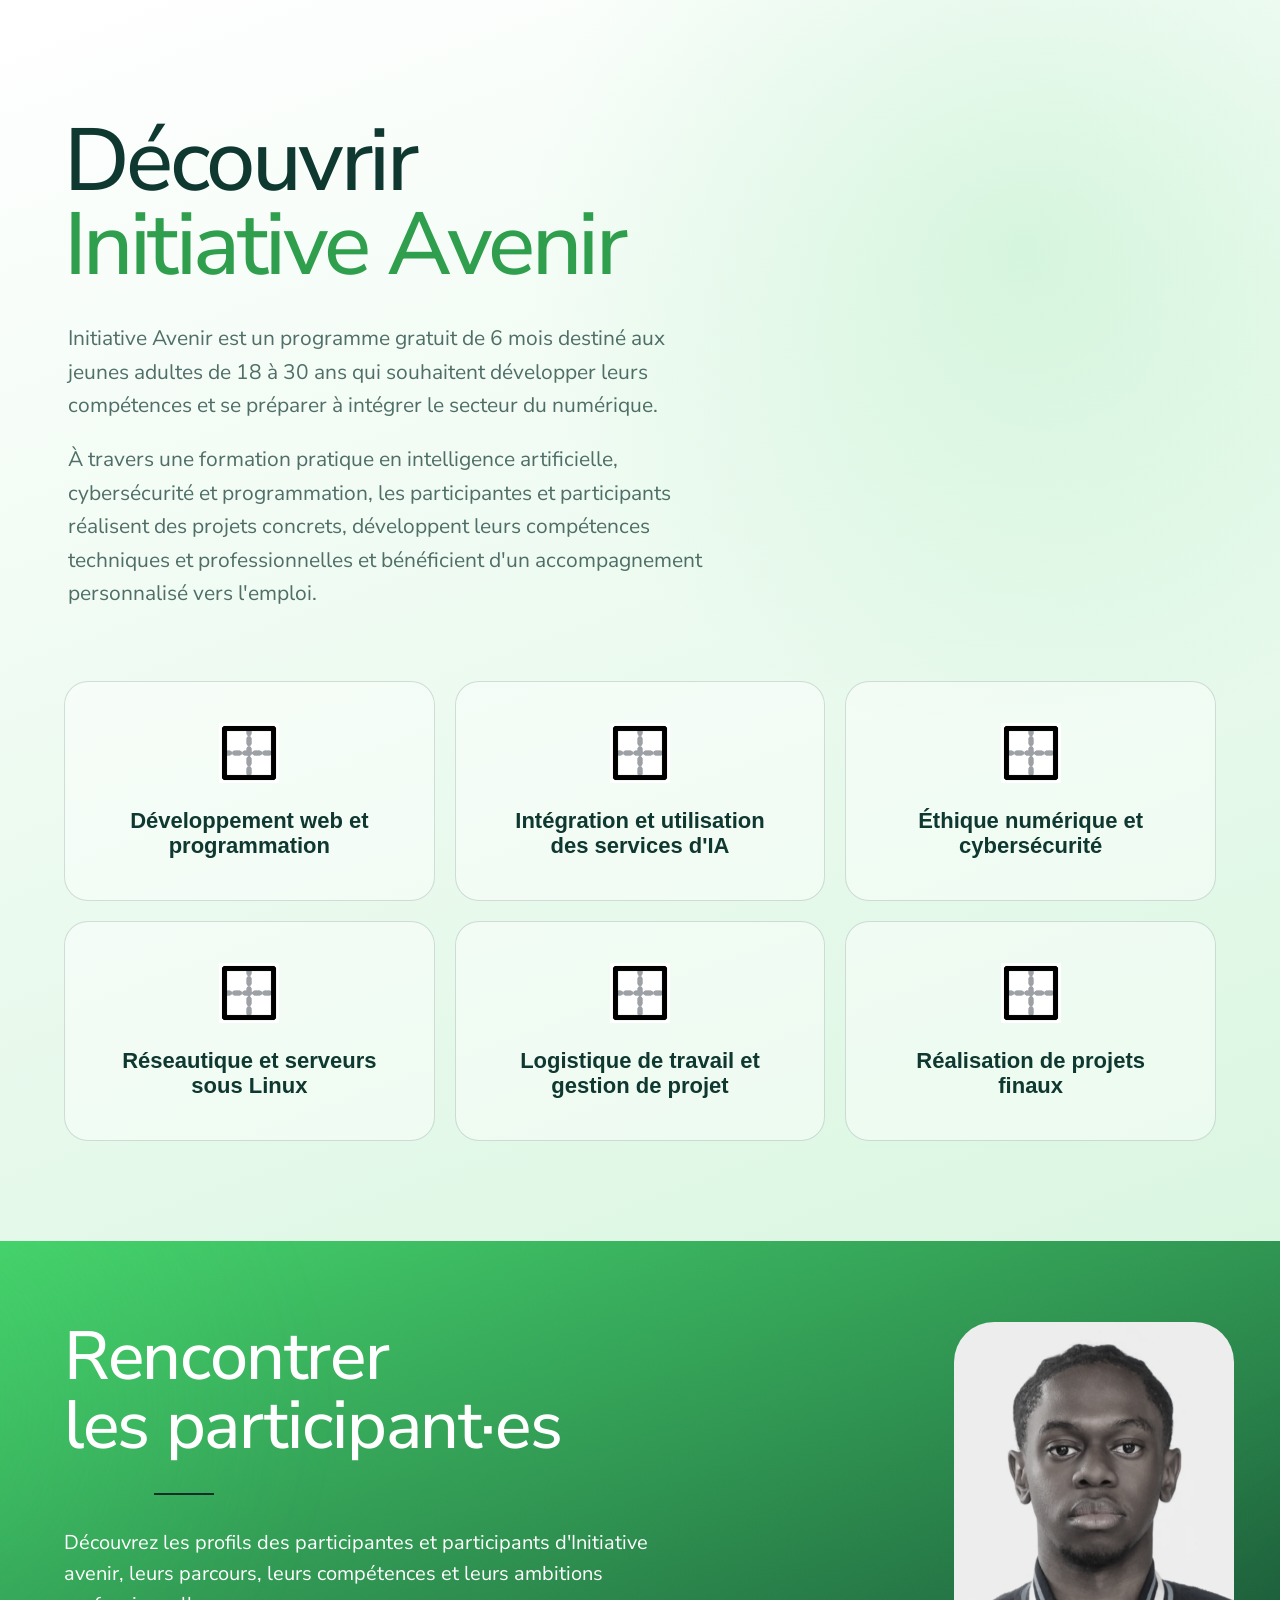
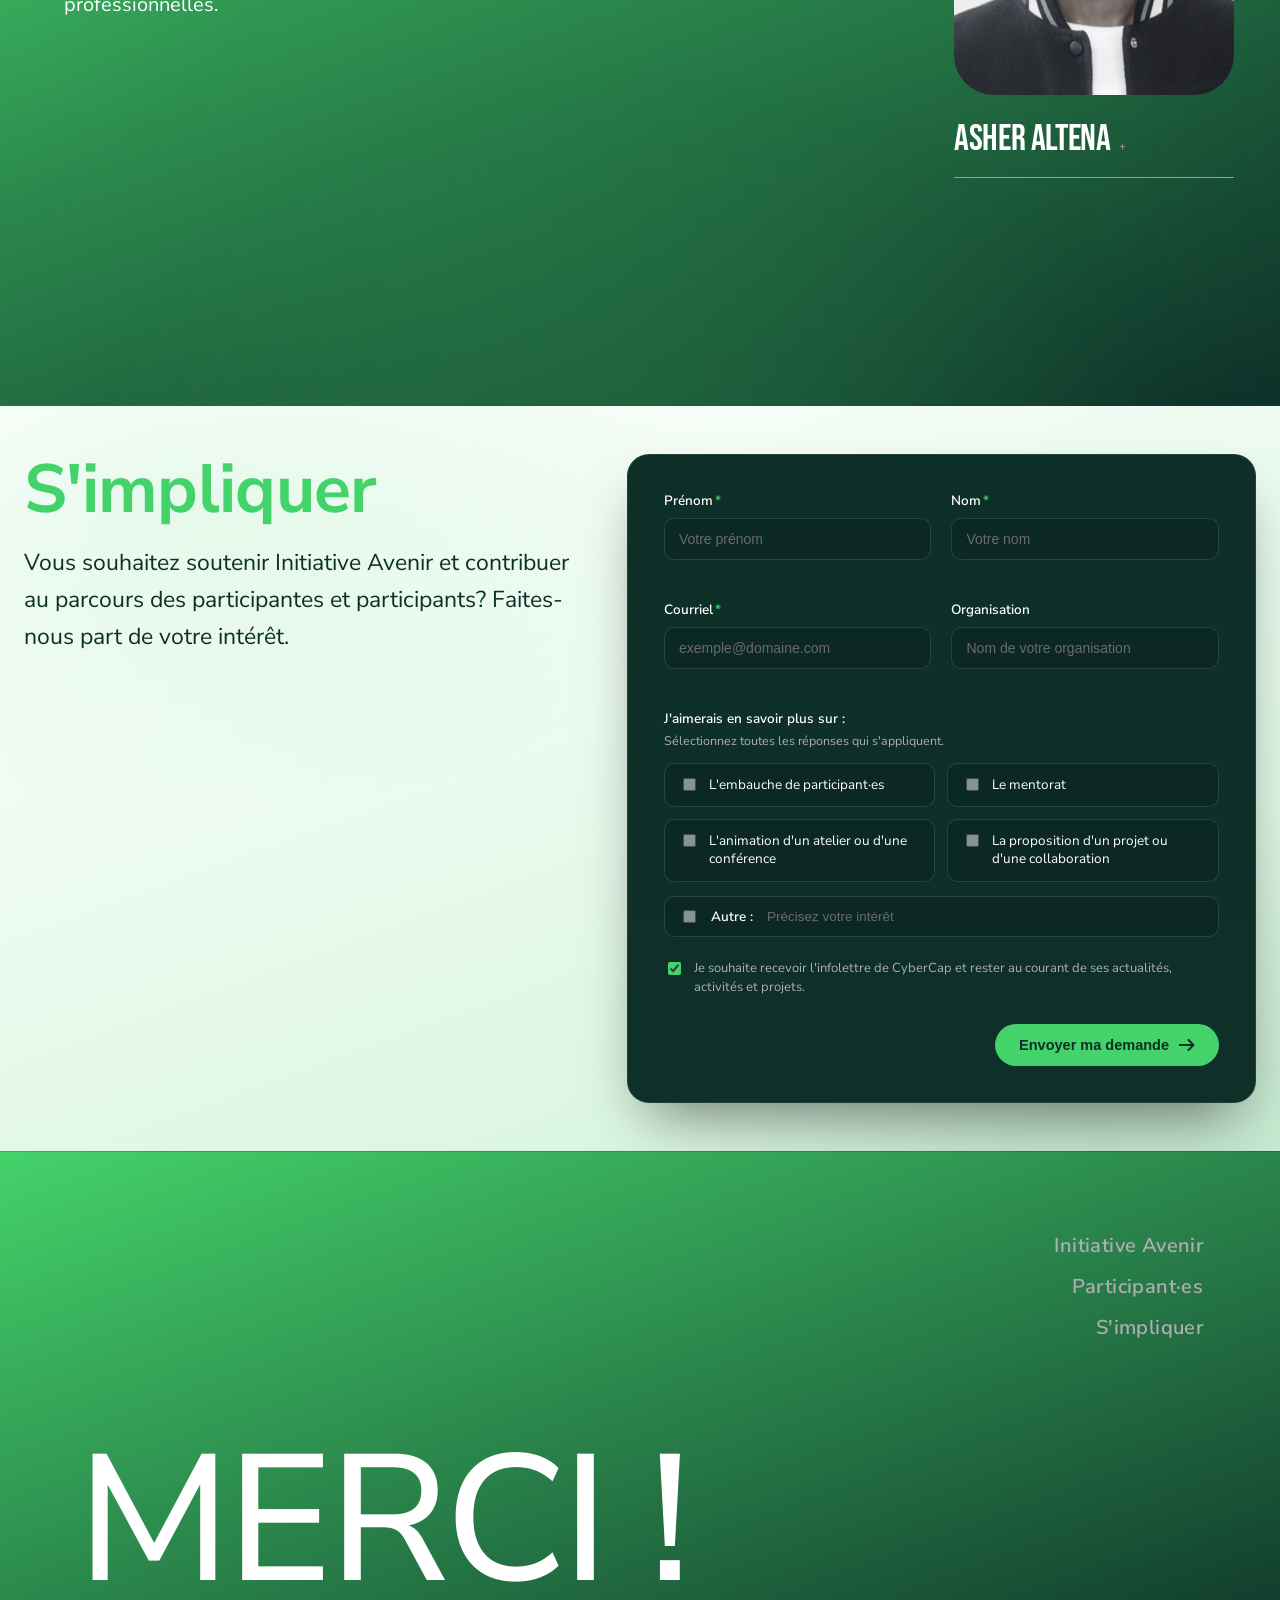
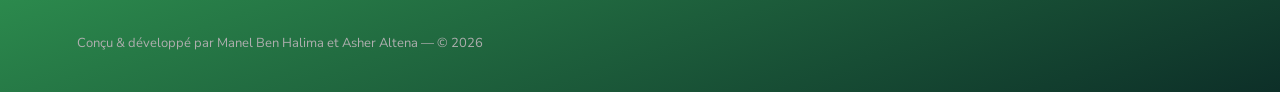
==== commit eaacd76e: "nouvelle branche" ====
--- a/index.html
+++ b/index.html
@@ -6,15 +6,13 @@
   <meta name="viewport" content="width=device-width, initial-scale=1">
   <title>Notre équipe</title>
   <link rel="preconnect" href="https://fonts.googleapis.com">
+  <link rel="preconnect" href="https://fonts.gstatic.com" crossorigin>
+  <link href="https://fonts.googleapis.com/css2?family=Nunito+Sans:ital,wght@0,200..1000;1,200..1000&display=swap"
+    rel="stylesheet">
+  <link href="https://fonts.googleapis.com/css2?family=Roboto+Condensed:ital,wght@0,100..900;1,100..900&display=swap"
+    rel="stylesheet">
+  <link href="https://fonts.googleapis.com/css2?family=Bebas+Neue&display=swap" rel="stylesheet">
   <link rel="stylesheet" href="style.css">
-<link href="https://fonts.googleapis.com/css2?family=Forum&display=swap" rel="stylesheet">
-<link href="https://fonts.googleapis.com/css2?family=Forum&display=swap" rel="stylesheet">
-
-<link href="https://fonts.googleapis.com/css2?family=Special+Gothic+Expanded+One&display=swap" rel="stylesheet">
-
-<link href="https://fonts.googleapis.com/css2?family=Questrial&display=swap" rel="stylesheet">
-<link href="https://fonts.googleapis.com/css2?family=Montserrat:ital,wght@0,100..900;1,100..900&display=swap" rel="stylesheet">
-<link href="https://fonts.googleapis.com/css2?family=Montserrat+Alternates:ital,wght@0,100;0,200;0,300;0,400;0,500;0,600;0,700;0,800;0,900;1,100;1,200;1,300;1,400;1,500;1,600;1,700;1,800;1,900&display=swap" rel="stylesheet">
 </head>
 
 <body>
@@ -105,8 +103,7 @@
 
       <div class="team-row" id="teamRow">
         <header class="team-intro">
-          
-          <h2>Rencontrer <br> <span>les participant·es</span></h2>
+          <h2>Rencontrer <br>les participant·es</h2>
           <hr class="intro-divider">
           <p>Découvrez les profils des participantes et participants d'Initiative avenir, leurs parcours, leurs
             compétences et leurs ambitions professionnelles.</p>
@@ -143,13 +140,16 @@
           </div>
         </div>
 
-        <form id="involve-form" novalidate>
+        <form id="involve-form" name="gosec-inscription" method="POST" data-netlify="true" netlify novalidate>
+          <input type="hidden" name="form-name" value="gosec-inscription">
+
           <div class="row">
             <div class="field">
               <label for="prenom">Prénom<span class="req">*</span></label>
               <input type="text" id="prenom" name="prenom" placeholder="Votre prénom" required>
               <div class="field-error" id="err-prenom"></div>
             </div>
+
             <div class="field">
               <label for="nom">Nom<span class="req">*</span></label>
               <input type="text" id="nom" name="nom" placeholder="Votre nom" required>
@@ -163,6 +163,7 @@
               <input type="email" id="courriel" name="courriel" placeholder="exemple@domaine.com" required>
               <div class="field-error" id="err-courriel"></div>
             </div>
+
             <div class="field">
               <label for="organisation">Organisation</label>
               <input type="text" id="organisation" name="organisation" placeholder="Nom de votre organisation">
@@ -170,21 +171,26 @@
           </div>
 
           <div class="group-label">J'aimerais en savoir plus sur :</div>
-          <div class="group-sub">Sélectionnez toutes les réponses qui s'appliquent.</div>
+          <div class="group-sub">
+            Sélectionnez toutes les réponses qui s'appliquent.
+          </div>
 
           <div class="checks">
             <label class="check-item">
               <input type="checkbox" name="interets" value="L'embauche de participant·es">
               L'embauche de participant·es
             </label>
+
             <label class="check-item">
               <input type="checkbox" name="interets" value="Le mentorat">
               Le mentorat
             </label>
+
             <label class="check-item">
               <input type="checkbox" name="interets" value="L'animation d'un atelier ou d'une conférence">
               L'animation d'un atelier ou d'une conférence
             </label>
+
             <label class="check-item">
               <input type="checkbox" name="interets" value="La proposition d'un projet ou d'une collaboration">
               La proposition d'un projet ou d'une collaboration
@@ -193,8 +199,10 @@
 
           <div class="autre-row">
             <input type="checkbox" id="autre-check" name="autre-check">
+
             <label for="autre-check">Autre :</label>
-            <input type="text" id="autre-texte" name="autre-texte" placeholder="Précisez votre intérêt" disabled>
+
+            <input type="text" id="autre-texte" name="autre_interet" placeholder="Précisez votre intérêt" disabled>
           </div>
 
           <label class="newsletter">
@@ -205,6 +213,7 @@
           <div class="submit-row">
             <button type="submit" id="submit-btn">
               Envoyer ma demande
+
               <svg width="16" height="12" viewBox="0 0 16 12" fill="none">
                 <path d="M0.5 6H14.5M14.5 6L9.5 1M14.5 6L9.5 11" stroke="var(--color-primary-dark)" stroke-width="2"
                   stroke-linecap="round" stroke-linejoin="round" />
@@ -229,12 +238,12 @@
 
   <footer class="site-footer">
     <div class="footer-col">
-      <a href="#Initiative-avenir">Initiative avenir</a>
-      <a href="#participant-es">participant·es</a>
-      <a href="#Simpliquer">S’impliquer</a>
+      <a href="#about">Initiative Avenir</a>
+      <a href="#team">Participant·es</a>
+      <a href="#involve">S'impliquer</a>
     </div>
-    <div class="footer-giant">MERCI</div>
-    <div class="footer-credit">Conçu &amp; développé par Manel Ben Halima et Asher Josue Altena — © 2026</div>
+    <div class="footer-giant">MERCI !</div>
+    <div class="footer-credit">Conçu &amp; développé par Manel Ben Halima et Asher Altena — © 2026</div>
   </footer>
 
   <script src="script.js"></script>
--- a/style.css
+++ b/style.css
@@ -29,6 +29,8 @@
 
   --card-w: clamp(280px, 20vw, 560px);
   --gap: 6vw;
+  --content-width: 1400px;
+  --section-padding-x: 5vw;
 }
 
 * {
@@ -43,32 +45,9 @@
 }
 
 body {
-  
-}
-h1{
-   font-family: "Montserrat", sans-serif;
-    font-weight: 800;
-  font-style: normal;
-  color: var(--color-primary-dark);
-
-
-
-}
-h2{
-    font-family: "Montserrat", sans-serif;
-  font-optical-sizing: auto;
-  font-weight: 300;
-  color: var(--color-white);
-   /* font-family: "Questrial", sans-serif;
-  font-weight: 400;
-  font-style: normal; */
-
-}
-
-p{
-  font-family: "Montserrat Alternates", sans-serif;
-  font-weight: 300;
-  font-style: normal;
+  font-family: "Nunito Sans", sans-serif;
+  color: var(--fg);
+  overflow-x: hidden;
 }
 
 
@@ -151,7 +130,6 @@
   mix-blend-mode: overlay;
 
   background-image: url("data:image/svg+xml,%3Csvg xmlns='http://www.w3.org/2000/svg' width='120' height='120'%3E%3Cfilter id='n'%3E%3CfeTurbulence type='fractalNoise' baseFrequency='0.9' numOctaves='2' stitchTiles='stitch'/%3E%3C/filter%3E%3Crect width='100%25' height='100%25' filter='url(%23n)'/%3E%3C/svg%3E");
- 
 }
 
 
@@ -182,10 +160,12 @@
 .team-intro {
   position: relative;
   flex: 0 0 auto;
-  padding: 0 12vw;
+  padding: 0 5vw;
+  margin-right: 290px;
 }
 
 .team-intro h2 {
+  font-family: "Nunito Sans", sans-serif;
   font-weight: 500;
   font-size: clamp(40px, 6vw, 68px);
   line-height: 1.02;
@@ -195,15 +175,6 @@
   letter-spacing: -0.02em;
 }
 
-.team-intro h2 span{
-  font-family: "Montserrat", sans-serif;
-  font-weight: 700;
-  font-style: normal;
-  color: var(--color-primary-dark);
-  
-  
-}
-
 .team-intro p {
   max-width: 600px;
 
@@ -287,7 +258,7 @@
 
 .card.active {
   z-index: 2;
-  width: calc(var(--card-w) + 520px);
+  width: calc(var(--card-w) + 420px);
 }
 
 
@@ -348,7 +319,7 @@
   align-items: center;
   justify-content: center;
 
-  
+  font-family: "Nunito Sans", sans-serif;
   font-size: 64px;
   font-weight: 500;
 
@@ -416,10 +387,8 @@
 .meta h3 {
   margin: 0;
 
-     font-family: "Montserrat", sans-serif;
-  font-optical-sizing: auto;
-  font-weight: 700;
-  color: var(--color-white);
+  font-family: "Bebas Neue", sans-serif;
+  font-weight: 500;
 
   font-size: var(--name-size, 40px);
 
@@ -479,10 +448,10 @@
 }
 
 .card.active .bio {
-  flex: 0 0 520px;
-
-  width: 520px;
-  max-width: 520px;
+  flex: 0 0 420px;
+
+  width: 420px;
+  max-width: 420px;
 
   opacity: 1;
 
@@ -497,6 +466,9 @@
   margin: 0;
 
   max-width: 100%;
+
+  font-family: "Roboto Condensed", sans-serif;
+  font-weight: 200;
 
   font-size: clamp(12px, 3vw, 24px);
   line-height: 1.6;
@@ -597,8 +569,6 @@
 
   aspect-ratio: 1;
 
-  border-radius: 8px;
-
   background: var(--color-white);
 }
 
@@ -611,7 +581,7 @@
 
   min-width: 0;
 
-  
+  font-family: "Nunito Sans", sans-serif;
 
   color: var(--color-black);
 }
@@ -691,7 +661,7 @@
   align-items: center;
   justify-content: center;
 
-  
+  font-family: "Nunito Sans", sans-serif;
   font-size: 10.5px;
   font-weight: 500;
 
@@ -941,7 +911,7 @@
 
   color: var(--i-text);
 
-  
+  font-family: "Nunito Sans", sans-serif;
 
   display: flex;
   align-items: center;
@@ -956,15 +926,12 @@
 
 .involve-section .wrap {
   width: 100%;
-
+  max-width: 1400px;
   display: grid;
   grid-template-columns: 1fr 1.15fr;
-
   gap: 56px;
-
   align-items: stretch;
-
-  margin: 9vw;
+  margin: 0 auto;
 }
 
 .involve-section .eyebrow {
@@ -1029,6 +996,7 @@
 }
 
 .involve-section .tagline span {
+  font-family: "Nunito Sans", sans-serif;
 
   font-size: 22px;
 
@@ -1402,6 +1370,7 @@
 
   z-index: 10;
 
+  font-family: "Nunito Sans", sans-serif;
 }
 
 .involve-toast.show {
@@ -1474,6 +1443,8 @@
 
   color: var(--fg);
 
+  font-family: "Nunito Sans", sans-serif;
+
   border-top: 1px solid var(--line);
 
   padding: 80px 6vw 40px;
@@ -1560,7 +1531,7 @@
 
   min-height: 100vh;
 
-  padding:  6vw 12vw 0 12vw ;
+  padding: 120px var(--section-padding-x) 100px;
 
   background:
     radial-gradient(circle at 80% 20%,
@@ -1575,10 +1546,12 @@
 
 .about-container {
   width: 100%;
+  max-width: var(--content-width);
+  margin: 0 auto;
 }
 
 .about-section h1 {
-  max-width: 100%;
+  max-width: 900px;
 
   margin: 0;
 
@@ -1593,22 +1566,18 @@
 
 .about-section h1 span {
   display: block;
-  font-family: "Montserrat", sans-serif;
-  font-optical-sizing: auto;
-  font-weight: 300;
-  color: var(--color-primary);
+
+  color: #2f9e4d;
 }
 
 .about-content {
   width: 100%;
-  align-items: center;
 }
 
 .about-intro {
-  max-width: 100%;
-
-  margin-top: 5vw;
-  
+  max-width: 650px;
+  margin-top: 35px;
+  margin-left: 4px
 }
 
 .about-intro p {
@@ -1616,8 +1585,7 @@
 
   color: rgba(15, 56, 48, 0.72);
 
-  font-size: clamp(17px, 4vw, 24px);  
-  
+  font-size: clamp(17px, 2vw, 21px);
 
   line-height: 1.6;
 }
@@ -1694,7 +1662,7 @@
 
   max-width: 260px;
 
-  font-size: 23px;
+  font-size: 22px;
 
   line-height: 1.15;
 
@@ -1859,4 +1827,39 @@
   font-size: 18px;
 
   line-height: 1.7;
+}
+
+/* ============================================================
+   ALIGNEMENT DES TITRES DE SECTIONS
+   ============================================================ */
+
+:root {
+  --content-width: 1400px;
+  --content-side: max(5vw, calc((100vw - var(--content-width)) / 2));
+}
+
+/* À propos */
+.about-container {
+  max-width: var(--content-width);
+  margin: 0 auto;
+}
+
+/* Participants */
+.team-intro {
+  padding-left: var(--content-side);
+  padding-right: 0;
+}
+
+/* S'impliquer */
+.involve-section .wrap {
+  max-width: var(--content-width);
+  margin-left: auto;
+  margin-right: auto;
+}
+
+
+@media (min-width: 1200px) {
+  .qr-name {
+    display: none;
+  }
 }
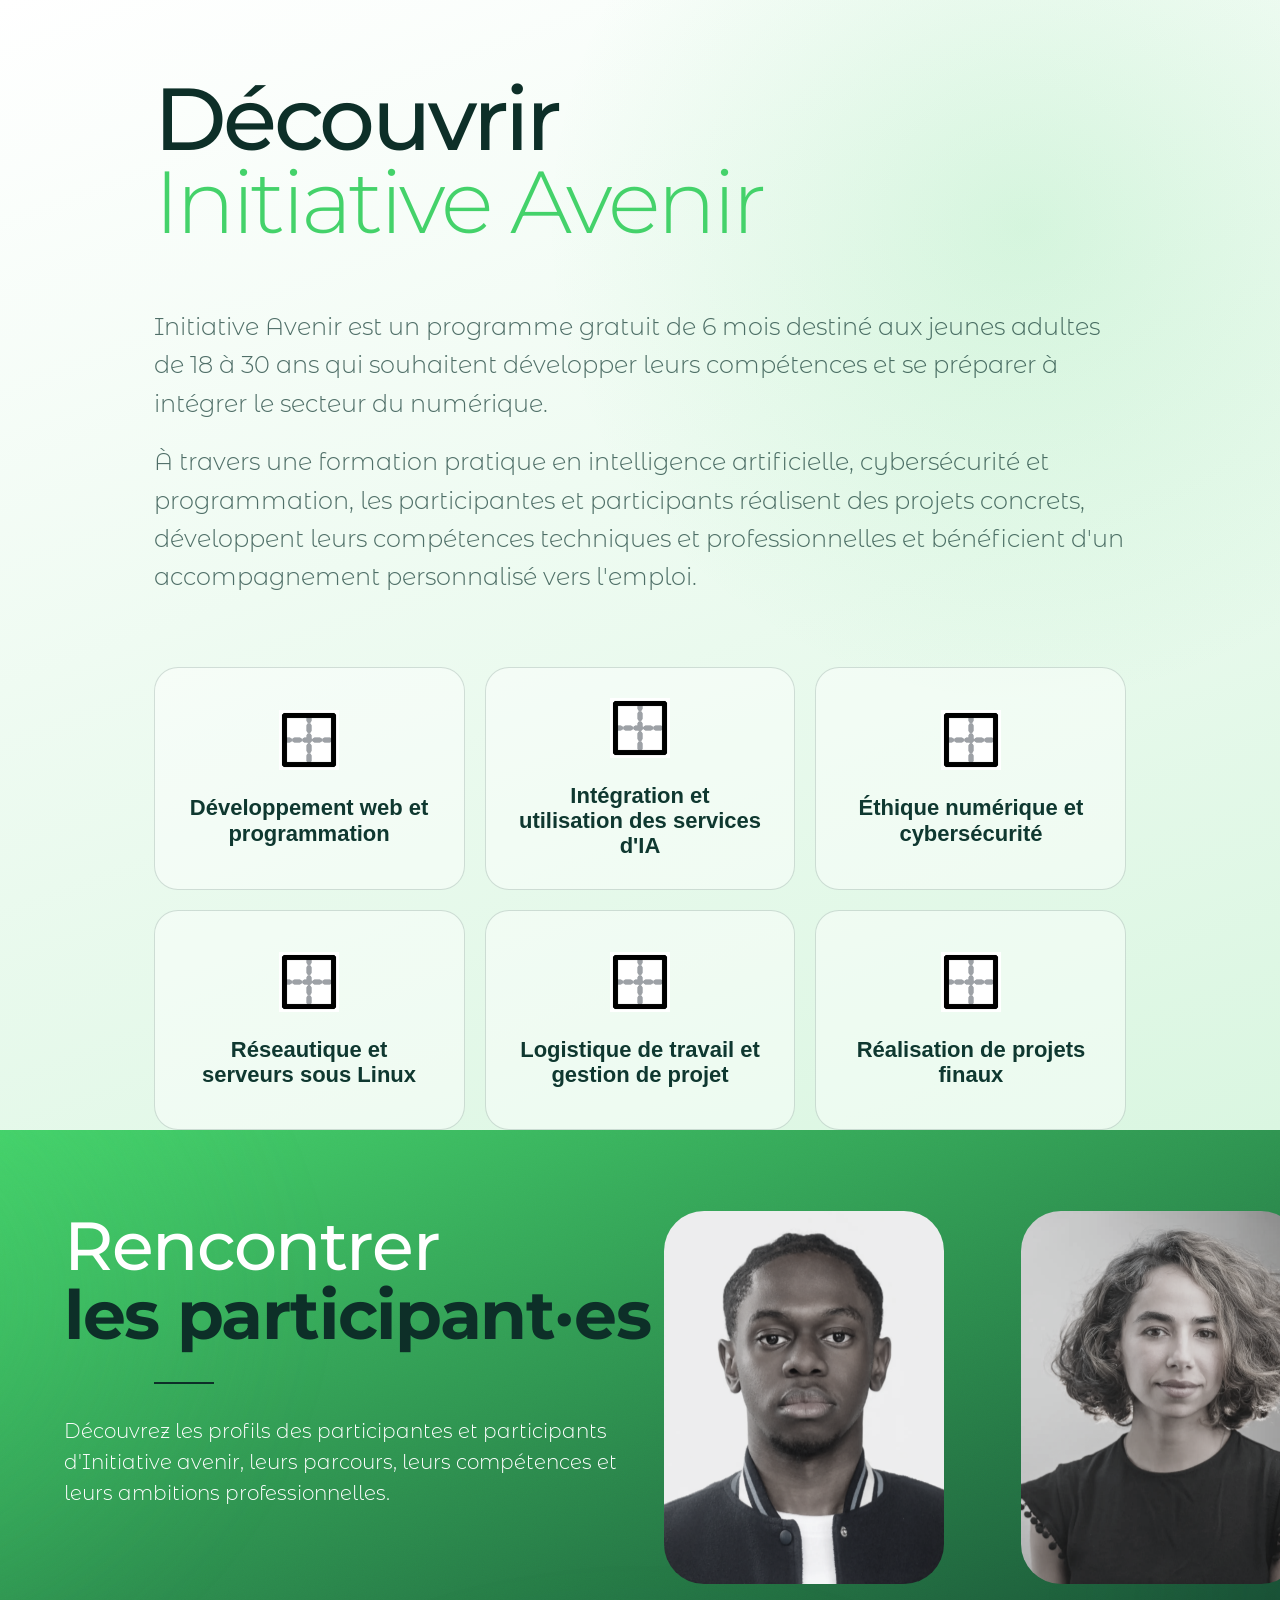
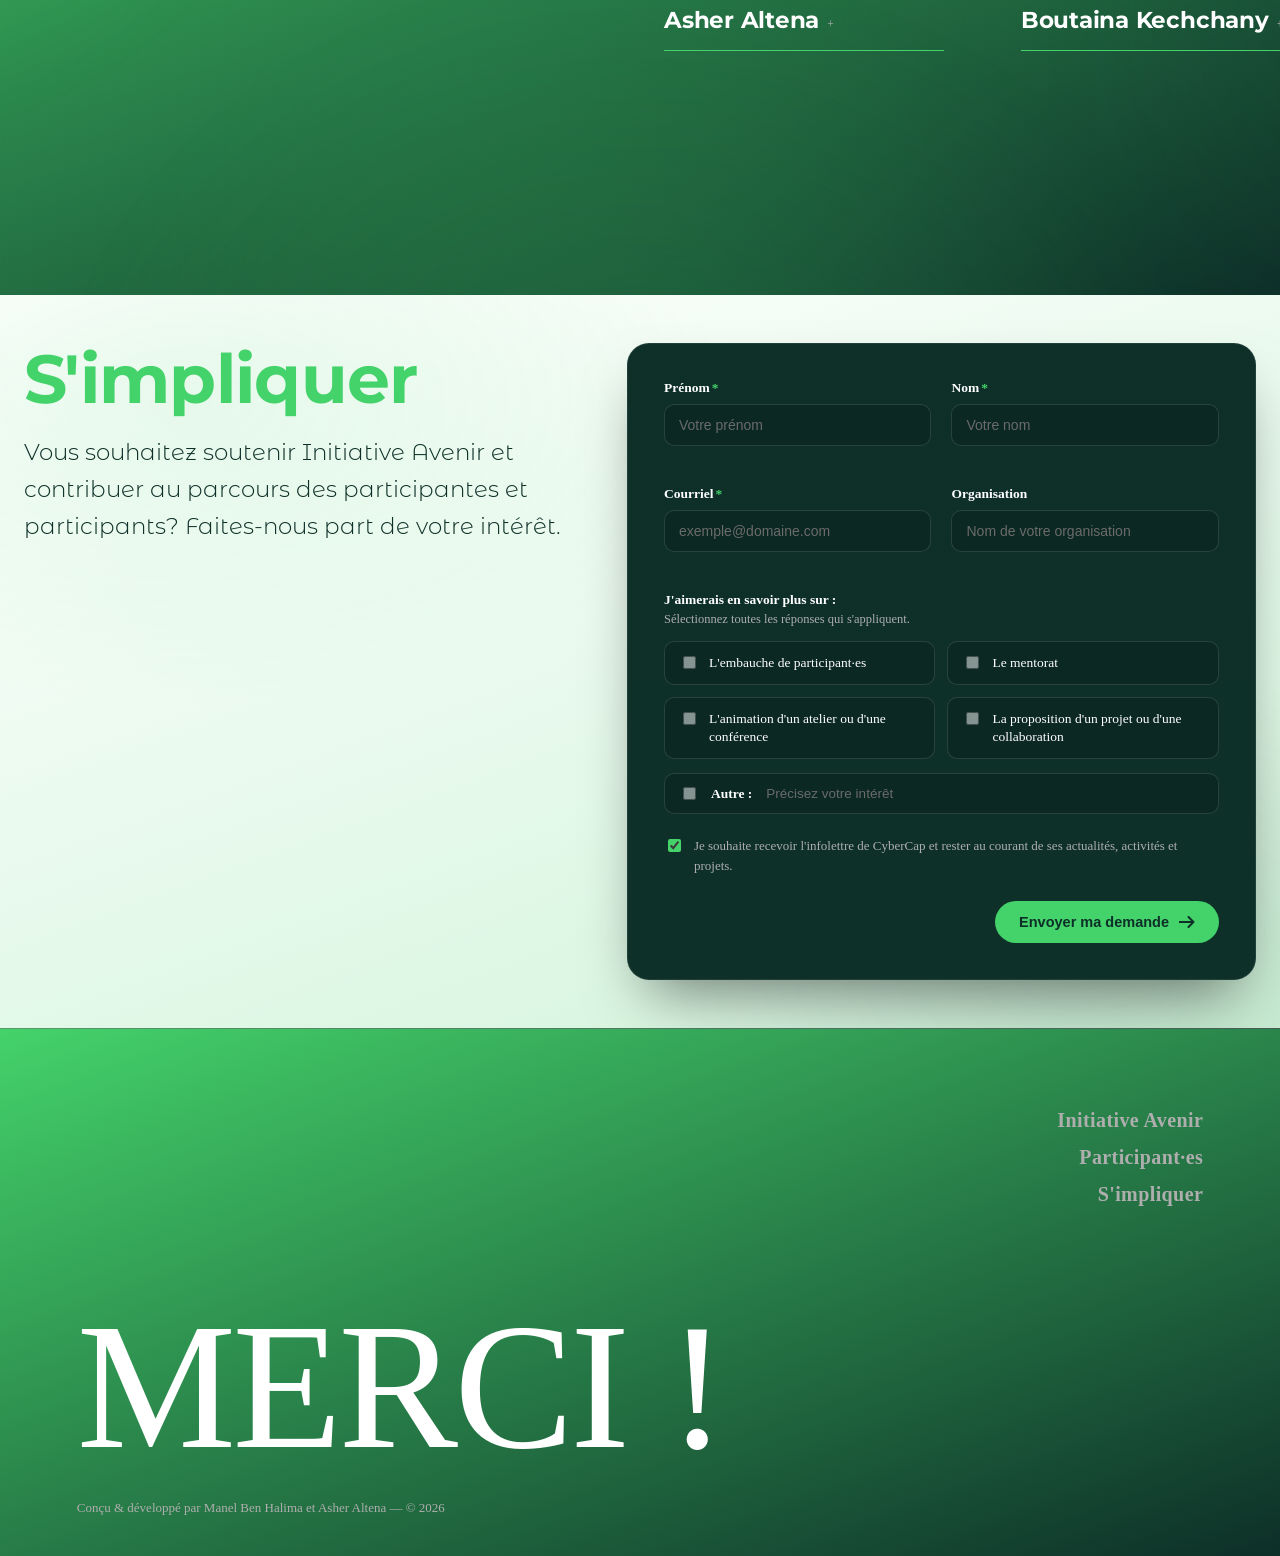
==== commit 9790963e: "Merge branch 'main' into asher" ====
--- a/index.html
+++ b/index.html
@@ -6,13 +6,15 @@
   <meta name="viewport" content="width=device-width, initial-scale=1">
   <title>Notre équipe</title>
   <link rel="preconnect" href="https://fonts.googleapis.com">
-  <link rel="preconnect" href="https://fonts.gstatic.com" crossorigin>
-  <link href="https://fonts.googleapis.com/css2?family=Nunito+Sans:ital,wght@0,200..1000;1,200..1000&display=swap"
-    rel="stylesheet">
-  <link href="https://fonts.googleapis.com/css2?family=Roboto+Condensed:ital,wght@0,100..900;1,100..900&display=swap"
-    rel="stylesheet">
-  <link href="https://fonts.googleapis.com/css2?family=Bebas+Neue&display=swap" rel="stylesheet">
   <link rel="stylesheet" href="style.css">
+<link href="https://fonts.googleapis.com/css2?family=Forum&display=swap" rel="stylesheet">
+<link href="https://fonts.googleapis.com/css2?family=Forum&display=swap" rel="stylesheet">
+
+<link href="https://fonts.googleapis.com/css2?family=Special+Gothic+Expanded+One&display=swap" rel="stylesheet">
+
+<link href="https://fonts.googleapis.com/css2?family=Questrial&display=swap" rel="stylesheet">
+<link href="https://fonts.googleapis.com/css2?family=Montserrat:ital,wght@0,100..900;1,100..900&display=swap" rel="stylesheet">
+<link href="https://fonts.googleapis.com/css2?family=Montserrat+Alternates:ital,wght@0,100;0,200;0,300;0,400;0,500;0,600;0,700;0,800;0,900;1,100;1,200;1,300;1,400;1,500;1,600;1,700;1,800;1,900&display=swap" rel="stylesheet">
 </head>
 
 <body>
@@ -103,7 +105,8 @@
 
       <div class="team-row" id="teamRow">
         <header class="team-intro">
-          <h2>Rencontrer <br>les participant·es</h2>
+          
+          <h2>Rencontrer <br> <span>les participant·es</span></h2>
           <hr class="intro-divider">
           <p>Découvrez les profils des participantes et participants d'Initiative avenir, leurs parcours, leurs
             compétences et leurs ambitions professionnelles.</p>
--- a/style.css
+++ b/style.css
@@ -45,9 +45,32 @@
 }
 
 body {
-  font-family: "Nunito Sans", sans-serif;
-  color: var(--fg);
-  overflow-x: hidden;
+  
+}
+h1{
+   font-family: "Montserrat", sans-serif;
+    font-weight: 800;
+  font-style: normal;
+  color: var(--color-primary-dark);
+
+
+
+}
+h2{
+    font-family: "Montserrat", sans-serif;
+  font-optical-sizing: auto;
+  font-weight: 300;
+  color: var(--color-white);
+   /* font-family: "Questrial", sans-serif;
+  font-weight: 400;
+  font-style: normal; */
+
+}
+
+p{
+  font-family: "Montserrat Alternates", sans-serif;
+  font-weight: 300;
+  font-style: normal;
 }
 
 
@@ -160,12 +183,10 @@
 .team-intro {
   position: relative;
   flex: 0 0 auto;
-  padding: 0 5vw;
-  margin-right: 290px;
+  padding: 0 12vw;
 }
 
 .team-intro h2 {
-  font-family: "Nunito Sans", sans-serif;
   font-weight: 500;
   font-size: clamp(40px, 6vw, 68px);
   line-height: 1.02;
@@ -175,6 +196,15 @@
   letter-spacing: -0.02em;
 }
 
+.team-intro h2 span{
+  font-family: "Montserrat", sans-serif;
+  font-weight: 700;
+  font-style: normal;
+  color: var(--color-primary-dark);
+  
+  
+}
+
 .team-intro p {
   max-width: 600px;
 
@@ -258,7 +288,7 @@
 
 .card.active {
   z-index: 2;
-  width: calc(var(--card-w) + 420px);
+  width: calc(var(--card-w) + 520px);
 }
 
 
@@ -319,7 +349,7 @@
   align-items: center;
   justify-content: center;
 
-  font-family: "Nunito Sans", sans-serif;
+  
   font-size: 64px;
   font-weight: 500;
 
@@ -387,8 +417,10 @@
 .meta h3 {
   margin: 0;
 
-  font-family: "Bebas Neue", sans-serif;
-  font-weight: 500;
+     font-family: "Montserrat", sans-serif;
+  font-optical-sizing: auto;
+  font-weight: 700;
+  color: var(--color-white);
 
   font-size: var(--name-size, 40px);
 
@@ -448,10 +480,10 @@
 }
 
 .card.active .bio {
-  flex: 0 0 420px;
-
-  width: 420px;
-  max-width: 420px;
+  flex: 0 0 520px;
+
+  width: 520px;
+  max-width: 520px;
 
   opacity: 1;
 
@@ -466,9 +498,6 @@
   margin: 0;
 
   max-width: 100%;
-
-  font-family: "Roboto Condensed", sans-serif;
-  font-weight: 200;
 
   font-size: clamp(12px, 3vw, 24px);
   line-height: 1.6;
@@ -581,7 +610,7 @@
 
   min-width: 0;
 
-  font-family: "Nunito Sans", sans-serif;
+  
 
   color: var(--color-black);
 }
@@ -661,7 +690,7 @@
   align-items: center;
   justify-content: center;
 
-  font-family: "Nunito Sans", sans-serif;
+  
   font-size: 10.5px;
   font-weight: 500;
 
@@ -911,7 +940,7 @@
 
   color: var(--i-text);
 
-  font-family: "Nunito Sans", sans-serif;
+  
 
   display: flex;
   align-items: center;
@@ -996,7 +1025,6 @@
 }
 
 .involve-section .tagline span {
-  font-family: "Nunito Sans", sans-serif;
 
   font-size: 22px;
 
@@ -1370,7 +1398,6 @@
 
   z-index: 10;
 
-  font-family: "Nunito Sans", sans-serif;
 }
 
 .involve-toast.show {
@@ -1443,8 +1470,6 @@
 
   color: var(--fg);
 
-  font-family: "Nunito Sans", sans-serif;
-
   border-top: 1px solid var(--line);
 
   padding: 80px 6vw 40px;
@@ -1531,7 +1556,7 @@
 
   min-height: 100vh;
 
-  padding: 120px var(--section-padding-x) 100px;
+  padding:  6vw 12vw 0 12vw ;
 
   background:
     radial-gradient(circle at 80% 20%,
@@ -1546,12 +1571,10 @@
 
 .about-container {
   width: 100%;
-  max-width: var(--content-width);
-  margin: 0 auto;
 }
 
 .about-section h1 {
-  max-width: 900px;
+  max-width: 100%;
 
   margin: 0;
 
@@ -1566,18 +1589,22 @@
 
 .about-section h1 span {
   display: block;
-
-  color: #2f9e4d;
+  font-family: "Montserrat", sans-serif;
+  font-optical-sizing: auto;
+  font-weight: 300;
+  color: var(--color-primary);
 }
 
 .about-content {
   width: 100%;
+  align-items: center;
 }
 
 .about-intro {
-  max-width: 650px;
-  margin-top: 35px;
-  margin-left: 4px
+  max-width: 100%;
+
+  margin-top: 5vw;
+  
 }
 
 .about-intro p {
@@ -1585,7 +1612,8 @@
 
   color: rgba(15, 56, 48, 0.72);
 
-  font-size: clamp(17px, 2vw, 21px);
+  font-size: clamp(17px, 4vw, 24px);  
+  
 
   line-height: 1.6;
 }
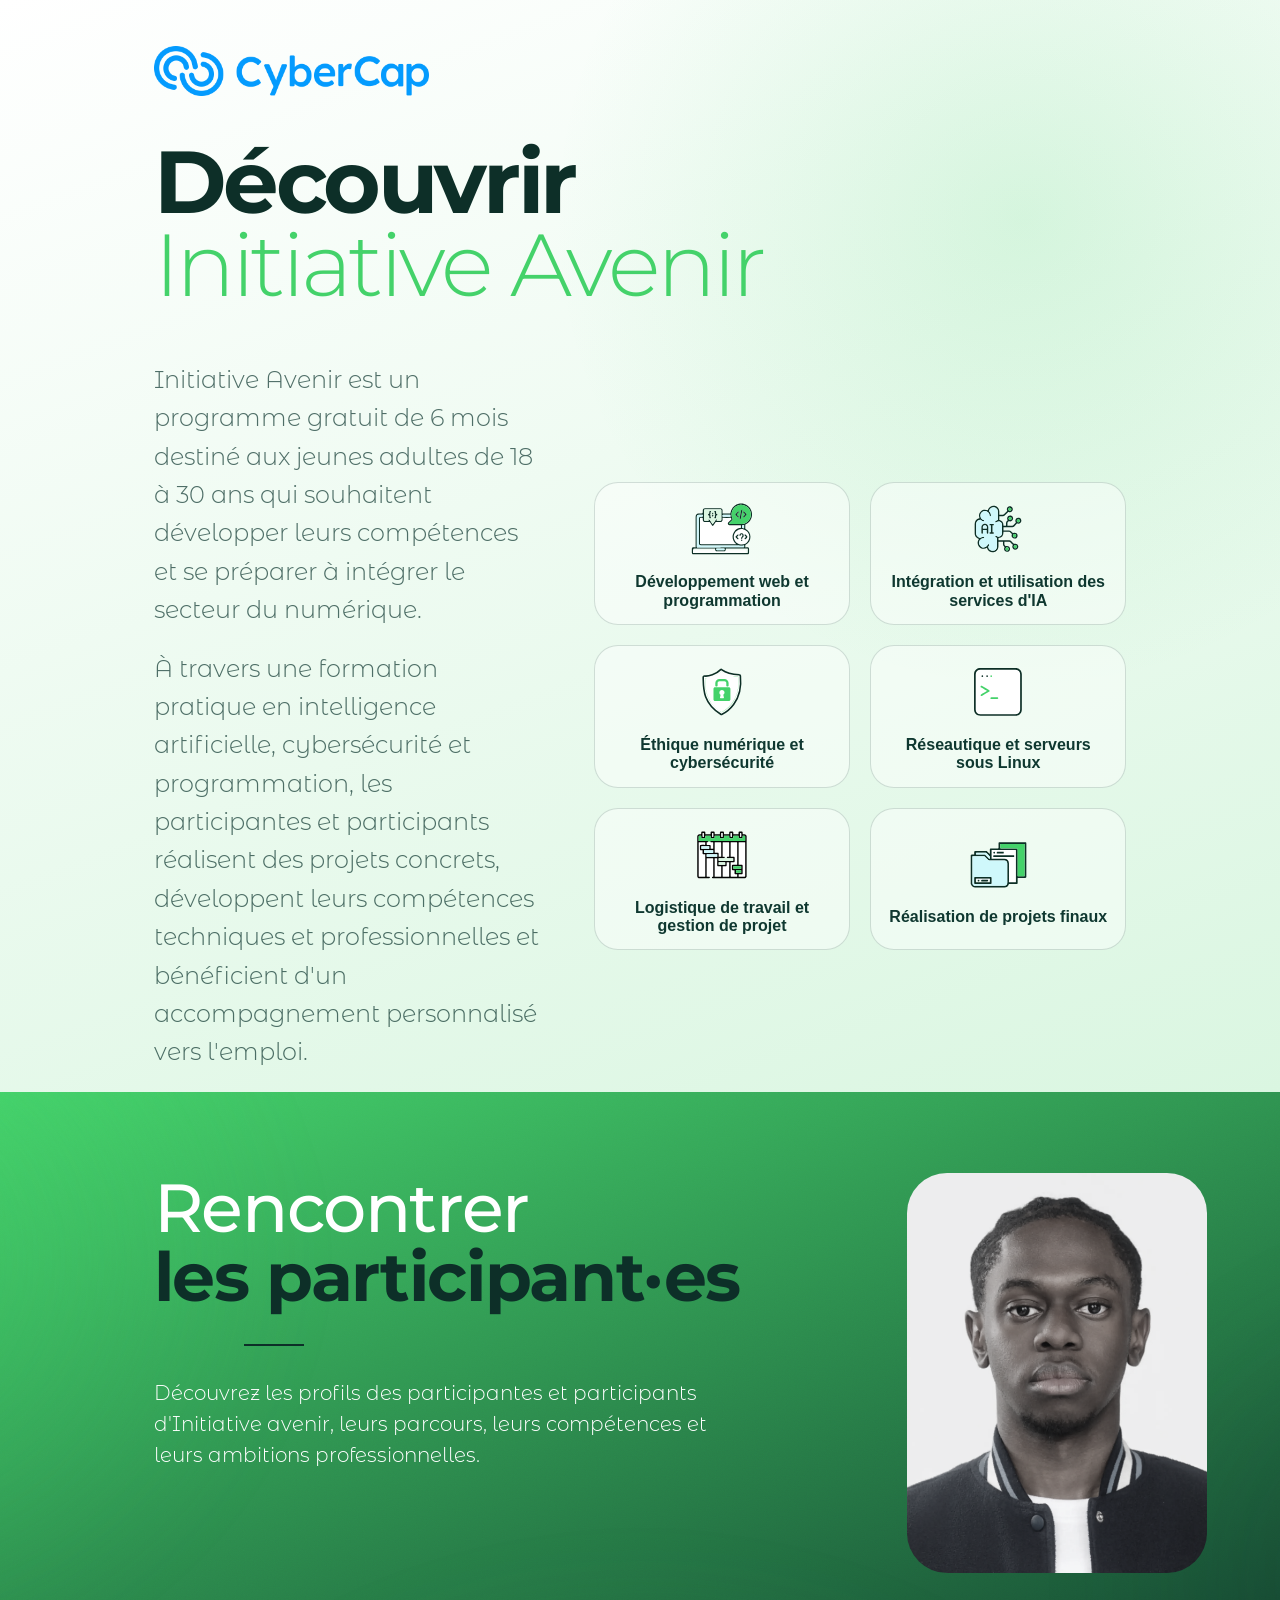
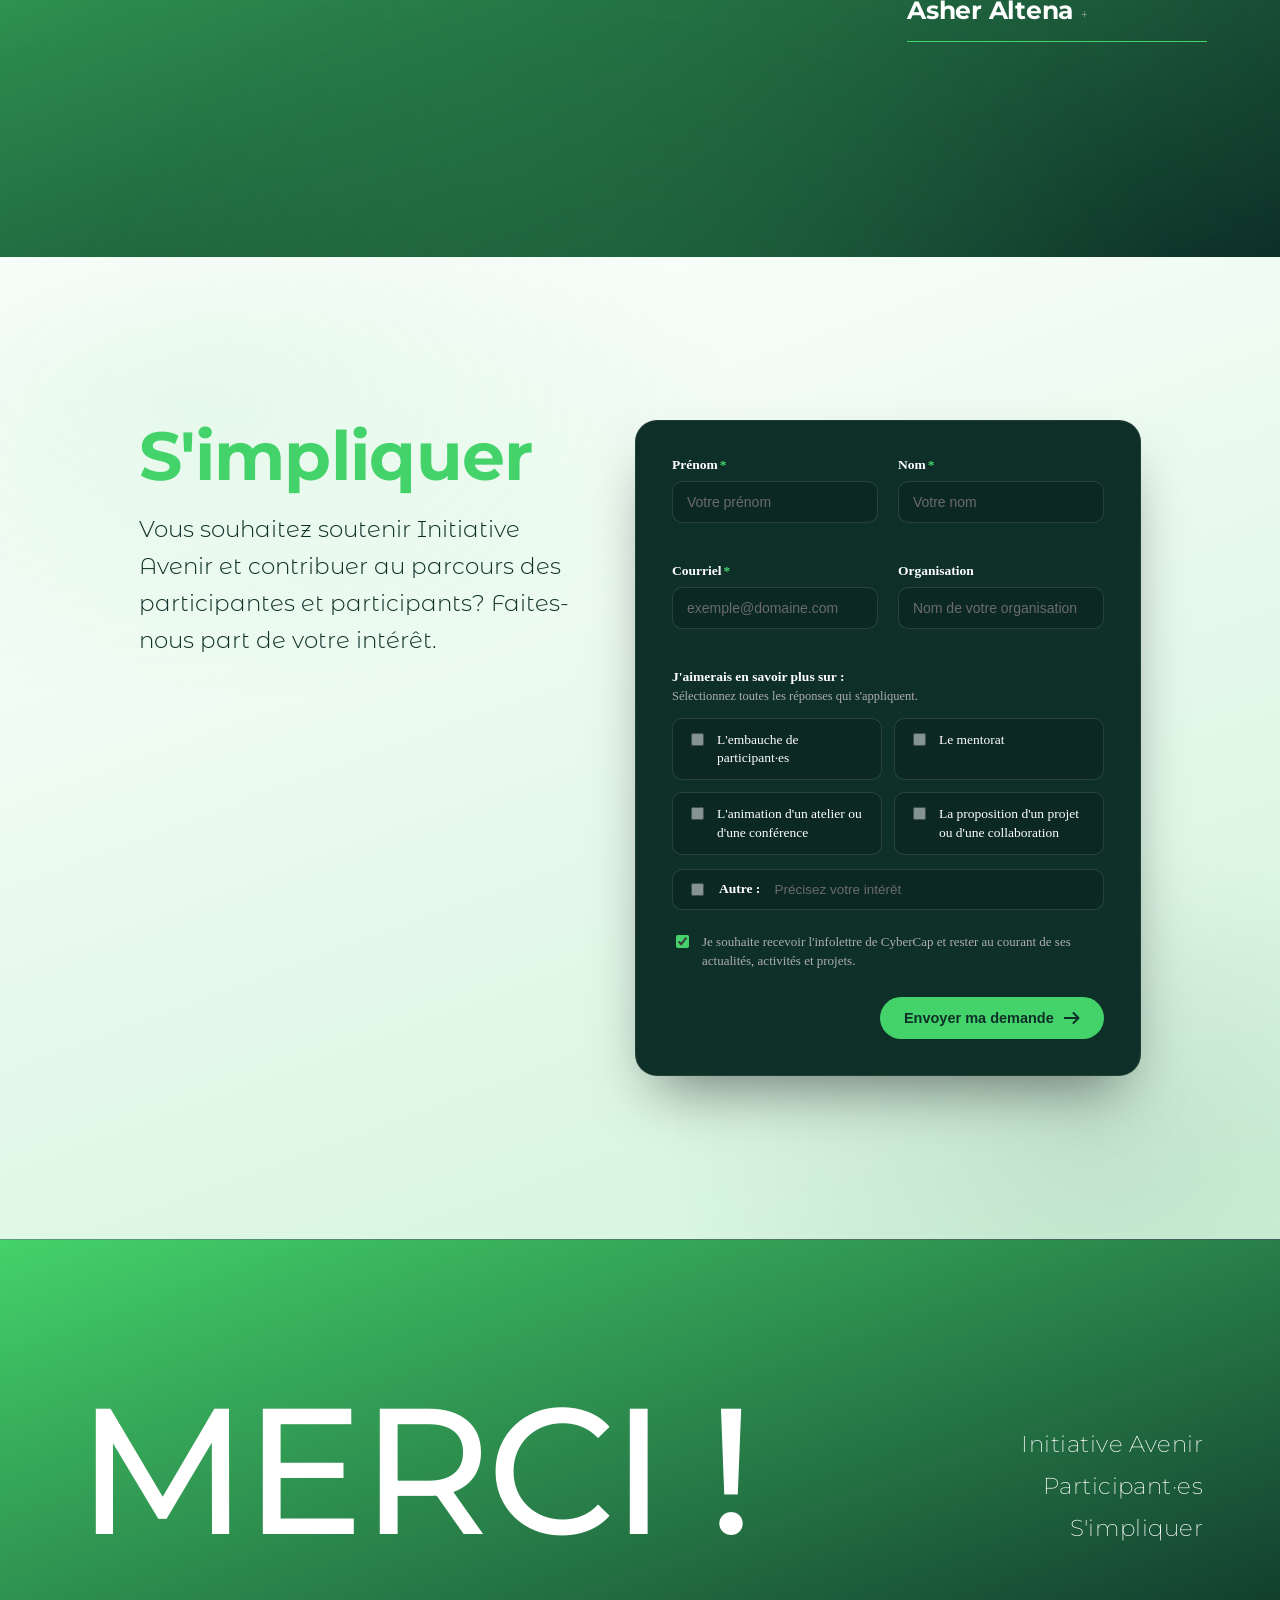
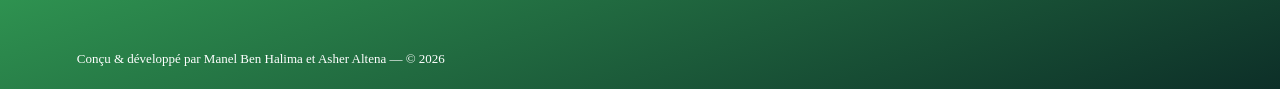
==== commit 26b2c43f: "Nettoyage du code, corrections responsive et participants en colonne sur mobile Nettoyage - index.ht" ====
--- a/index.html
+++ b/index.html
@@ -7,14 +7,11 @@
   <title>Notre équipe</title>
   <link rel="preconnect" href="https://fonts.googleapis.com">
   <link rel="stylesheet" href="style.css">
-<link href="https://fonts.googleapis.com/css2?family=Forum&display=swap" rel="stylesheet">
-<link href="https://fonts.googleapis.com/css2?family=Forum&display=swap" rel="stylesheet">
-
-<link href="https://fonts.googleapis.com/css2?family=Special+Gothic+Expanded+One&display=swap" rel="stylesheet">
-
-<link href="https://fonts.googleapis.com/css2?family=Questrial&display=swap" rel="stylesheet">
-<link href="https://fonts.googleapis.com/css2?family=Montserrat:ital,wght@0,100..900;1,100..900&display=swap" rel="stylesheet">
-<link href="https://fonts.googleapis.com/css2?family=Montserrat+Alternates:ital,wght@0,100;0,200;0,300;0,400;0,500;0,600;0,700;0,800;0,900;1,100;1,200;1,300;1,400;1,500;1,600;1,700;1,800;1,900&display=swap" rel="stylesheet">
+  <link href="https://fonts.googleapis.com/css2?family=Montserrat:ital,wght@0,100..900;1,100..900&display=swap"
+    rel="stylesheet">
+  <link
+    href="https://fonts.googleapis.com/css2?family=Montserrat+Alternates:ital,wght@0,100;0,200;0,300;0,400;0,500;0,600;0,700;0,800;0,900;1,100;1,200;1,300;1,400;1,500;1,600;1,700;1,800;1,900&display=swap"
+    rel="stylesheet">
 </head>
 
 <body>
@@ -23,10 +20,14 @@
     <!-- À propos -->
     <section class="about-section" id="about">
       <div class="about-container">
-        <h1>
-          Découvrir
-          <span>Initiative Avenir</span>
-        </h1>
+        <div class="about-header">
+          <img class="about-logo" src="images/Logo_Horizontal_Bleu_Sans_Marges.png" alt="Logo Initiative Avenir">
+
+          <h1>
+            Découvrir
+            <span>Initiative Avenir</span>
+          </h1>
+        </div>
 
         <div class="about-content">
           <div class="about-intro">
@@ -105,7 +106,7 @@
 
       <div class="team-row" id="teamRow">
         <header class="team-intro">
-          
+
           <h2>Rencontrer <br> <span>les participant·es</span></h2>
           <hr class="intro-divider">
           <p>Découvrez les profils des participantes et participants d'Initiative avenir, leurs parcours, leurs
@@ -133,14 +134,6 @@
           <h1><span class="grad">S'impliquer</span></h1>
           <p class="lead">Vous souhaitez soutenir Initiative Avenir et contribuer au parcours des participantes et
             participants? Faites-nous part de votre intérêt.</p>
-
-          <div class="tagline">
-            <!-- <span>Ensemble,<br>on va plus loin.</span> -->
-            <!-- <svg width="46" height="16" viewBox="0 0 46 16" fill="none"> -->
-            <path d="M0 8H44M44 8L37 1M44 8L37 15" stroke="var(--color-primary)" stroke-width="2" stroke-linecap="round"
-              stroke-linejoin="round" />
-            </svg>
-          </div>
         </div>
 
         <form id="involve-form" name="gosec-inscription" method="POST" data-netlify="true" netlify novalidate>
@@ -240,12 +233,16 @@
   </main>
 
   <footer class="site-footer">
-    <div class="footer-col">
-      <a href="#about">Initiative Avenir</a>
-      <a href="#team">Participant·es</a>
-      <a href="#involve">S'impliquer</a>
+    <div class="footer-top">
+      <div class="footer-giant">MERCI !</div>
+
+      <div class="footer-col">
+        <a href="#about">Initiative Avenir</a>
+        <a href="#team">Participant·es</a>
+        <a href="#involve">S'impliquer</a>
+      </div>
     </div>
-    <div class="footer-giant">MERCI !</div>
+
     <div class="footer-credit">Conçu &amp; développé par Manel Ben Halima et Asher Altena — © 2026</div>
   </footer>
 
--- a/style.css
+++ b/style.css
@@ -27,10 +27,8 @@
       var(--color-white) 22%,
       transparent);
 
-  --card-w: clamp(280px, 20vw, 560px);
+  --card-w: clamp(300px, 20vw, 540px);
   --gap: 6vw;
-  --content-width: 1400px;
-  --section-padding-x: 5vw;
 }
 
 * {
@@ -44,36 +42,26 @@
   background: var(--bg);
 }
 
-body {
-  
-}
-h1{
-   font-family: "Montserrat", sans-serif;
-    font-weight: 800;
+h1 {
+  font-family: "Montserrat", sans-serif;
+  font-weight: 800;
   font-style: normal;
   color: var(--color-primary-dark);
-
-
-
-}
-h2{
-    font-family: "Montserrat", sans-serif;
+}
+
+h2 {
+  font-family: "Montserrat", sans-serif;
   font-optical-sizing: auto;
   font-weight: 300;
   color: var(--color-white);
-   /* font-family: "Questrial", sans-serif;
-  font-weight: 400;
-  font-style: normal; */
-
-}
-
-p{
+}
+
+p {
   font-family: "Montserrat Alternates", sans-serif;
   font-weight: 300;
   font-style: normal;
 }
 
-
 /* ============================================================
    TEAM
    ============================================================ */
@@ -81,11 +69,6 @@
 .team {
   --bg-1: var(--color-primary);
   --bg-2: var(--color-primary-dark);
-  --fg: var(--color-white);
-  --fg-dim: var(--color-gray-light);
-  --line: color-mix(in srgb,
-      var(--color-white) 22%,
-      transparent);
   --accent: var(--color-primary);
   --accent-2: var(--color-primary-dark);
 
@@ -153,6 +136,7 @@
   mix-blend-mode: overlay;
 
   background-image: url("data:image/svg+xml,%3Csvg xmlns='http://www.w3.org/2000/svg' width='120' height='120'%3E%3Cfilter id='n'%3E%3CfeTurbulence type='fractalNoise' baseFrequency='0.9' numOctaves='2' stitchTiles='stitch'/%3E%3C/filter%3E%3Crect width='100%25' height='100%25' filter='url(%23n)'/%3E%3C/svg%3E");
+ 
 }
 
 
@@ -463,7 +447,6 @@
   opacity: 0;
 
   padding-left: 0;
-  padding-top: 30px;
 
   align-self: flex-start;
 
@@ -591,33 +574,38 @@
 .qr-item img.qr-code {
   display: block;
 
-  width: 56px;
-  height: 56px;
+  width: 72px;
+  height: 72px;
 
   flex-shrink: 0;
 
   aspect-ratio: 1;
 
+  border-radius: 8px;
+
   background: var(--color-white);
 }
 
 .qr-label {
   display: flex;
-  flex-direction: row;
-  align-items: center;
-
-  gap: 14px;
+  flex-direction: column;
+  align-items: flex-start;
+  justify-content: center;
+
+  flex: 1 1 0;
+
+  gap: 10px;
 
   min-width: 0;
 
-  
+
 
   color: var(--color-black);
 }
 
 .qr-label .qr-icon {
-  width: 16px;
-  height: 16px;
+  width: 32px;
+  height: 32px;
 
   flex-shrink: 0;
 
@@ -627,9 +615,11 @@
 .qr-label-text {
   display: flex;
   flex-direction: column;
+  align-items: flex-start;
 
   gap: 2px;
 
+  width: 100%;
   min-width: 0;
 }
 
@@ -639,20 +629,6 @@
 
   letter-spacing: 0.08em;
   text-transform: uppercase;
-}
-
-.qr-name {
-  font-size: 12.5px;
-  font-weight: 500;
-
-  color: var(--color-gray-dark);
-
-  white-space: nowrap;
-  overflow: hidden;
-
-  text-overflow: ellipsis;
-
-  max-width: 100%;
 }
 
 
@@ -766,12 +742,8 @@
 
   .team-row {
     flex-direction: column;
-    align-items: flex-start;
-
-    min-height: 0;
+
     width: 100%;
-
-    padding-top: 9vh;
   }
 
   .team-intro {
@@ -782,7 +754,6 @@
 
   .team-intro p {
     max-width: none;
-    margin: 0;
   }
 
   .track-viewport {
@@ -790,31 +761,35 @@
 
     margin-top: 6vh;
     padding-bottom: 10vh;
-
-    overflow-x: auto;
-
-    -webkit-overflow-scrolling: touch;
-  }
-
+  }
+
+  /* Participants en colonne : défilement vertical de la page. */
   .track {
+    flex-direction: column;
+
+    width: 100%;
     padding: 0 6vw;
   }
 
   .card {
-    width: var(--card-w);
+    align-self: center;
+
     transition: none;
   }
 
+  /* Carte ouverte : la bio occupe la largeur disponible. */
   .card.active {
-    width: var(--card-w);
+    width: min(100%, 520px);
   }
 
   .card-body {
     flex-direction: column;
   }
 
+  /* Photo, nom et QR gardent la largeur d'une carte fermée, centrés. */
   .card-main {
-    width: 100%;
+    width: var(--card-w);
+    align-self: center;
   }
 
   .bio {
@@ -826,35 +801,40 @@
     max-height: 0;
 
     padding-left: 0;
+    padding-top: 0;
 
     opacity: 0;
 
     transition:
       max-height 0.55s cubic-bezier(0.2, 0.8, 0.2, 1),
       opacity 0.4s ease,
-      margin-top 0.55s ease;
+      margin-top 0.55s ease,
+      padding-top 0.55s ease;
   }
 
   .card.active .bio {
-    max-height: 520px;
+    width: 100%;
+    max-width: 100%;
+
+    flex: 0 0 auto;
+
+    max-height: 900px;
 
     opacity: 1;
 
     margin-top: 16px;
 
     padding-left: 0;
-  }
-
-  .bio p {
-    max-width: 190px;
+    padding-top: 30px;
   }
 
   .qr-reveal {
     width: 100%;
-    max-height: 220px;
   }
 
   .qr-grid {
+    flex-direction: column;
+
     gap: 10px;
   }
 
@@ -949,45 +929,17 @@
   padding: 48px 24px;
 }
 
-.involve-section * {
-  box-sizing: border-box;
-}
-
 .involve-section .wrap {
   width: 100%;
-  max-width: 1400px;
+
   display: grid;
   grid-template-columns: 1fr 1.15fr;
+
   gap: 56px;
+
   align-items: stretch;
-  margin: 0 auto;
-}
-
-.involve-section .eyebrow {
-  display: flex;
-  align-items: center;
-
-  gap: 14px;
-
-  color: var(--accent);
-
-  font-weight: 600;
-  letter-spacing: 0.04em;
-
-  margin-bottom: 18px;
-}
-
-.involve-section .eyebrow .num {
-  font-size: 15px;
-}
-
-.involve-section .eyebrow .line {
-  width: 44px;
-  height: 1px;
-
-  background: var(--accent);
-
-  opacity: 0.6;
+
+  margin: 9vw;
 }
 
 .involve-section h1 {
@@ -1013,28 +965,6 @@
   max-width: 50ch;
 
   margin: 0 0 32px;
-}
-
-.involve-section .tagline {
-  margin-top: 18px;
-
-  display: flex;
-  align-items: center;
-
-  gap: 14px;
-}
-
-.involve-section .tagline span {
-
-  font-size: 22px;
-
-  color: var(--accent);
-
-  line-height: 1.2;
-}
-
-.involve-section .tagline svg {
-  flex-shrink: 0;
 }
 
 .involve-section form {
@@ -1460,6 +1390,7 @@
   --accent: var(--color-primary);
   --bg-1: var(--color-primary);
   --bg-2: var(--color-primary-dark);
+  height: 50vh;
 
   position: relative;
 
@@ -1472,26 +1403,36 @@
 
   border-top: 1px solid var(--line);
 
-  padding: 80px 6vw 40px;
+  padding: 150px 6vw 40px;
+}
+
+.site-footer .footer-top {
+  display: flex;
+  flex-direction: row;
+  align-items: stretch;
+  justify-content: space-between;
+
+  gap: 24px;
 }
 
 .site-footer .footer-col {
   display: flex;
   flex-direction: column;
   align-items: flex-end;
+  margin-top: 40px;
+  
 
   gap: 14px;
-
-  margin-bottom: 100px;
 }
 
 .site-footer .footer-col a {
-  color: var(--fg-dim);
+  color: var(--color-white);
 
   text-decoration: none;
 
-  font-size: 20px;
-  font-weight: 600;
+  font-size: 23px;
+  font-weight: 200;
+  font-family: "Montserrat", sans-serif;
 
   letter-spacing: 0.02em;
 
@@ -1513,16 +1454,17 @@
 }
 
 .site-footer .footer-credit {
-  margin-top: 32px;
+  margin-top: 100px;
 
   font-size: 13px;
 
-  color: var(--fg-dim);
+  color: var(--color-white);
 }
 
 .site-footer .footer-giant {
-  margin-top: 56px;
-
+  
+
+  font-family: "Montserrat", sans-serif;
   font-weight: 500;
 
   font-size: clamp(64px, 14vw, 220px);
@@ -1544,6 +1486,17 @@
   .site-footer .footer-giant {
     margin-top: 40px;
   }
+
+  .site-footer .footer-top {
+    flex-direction: column;
+    align-items: flex-start;
+
+    gap: 16px;
+  }
+
+  .site-footer .footer-col {
+    flex-wrap: wrap;
+  }
 }
 
 
@@ -1556,7 +1509,7 @@
 
   min-height: 100vh;
 
-  padding:  6vw 12vw 0 12vw ;
+  padding:  2vw 12vw 0 12vw ;
 
   background:
     radial-gradient(circle at 80% 20%,
@@ -1569,8 +1522,25 @@
   color: #0f3830;
 }
 
-.about-container {
-  width: 100%;
+
+
+.about-header {
+  display: flex;
+  flex-direction: column;
+  align-items: flex-start;
+
+  gap: 4px;
+}
+
+.about-logo {
+  width: auto;
+  height: 50px;
+  margin-bottom: 40px;
+  margin-top: 20px;
+
+  flex-shrink: 0;
+
+  object-fit: contain;
 }
 
 .about-section h1 {
@@ -1582,7 +1552,7 @@
 
   line-height: 0.95;
 
-  font-weight: 500;
+  font-weight: 700;
 
   letter-spacing: -0.04em;
 }
@@ -1597,14 +1567,20 @@
 
 .about-content {
   width: 100%;
+
+  display: flex;
+  flex-direction: row;
   align-items: center;
+
+  gap: 4vw;
+  margin-top: 6vh;
 }
 
 .about-intro {
-  max-width: 100%;
-
-  margin-top: 5vw;
-  
+  flex: 0 0 40%;
+  max-width: 40%;
+
+  margin-top: 0;
 }
 
 .about-intro p {
@@ -1626,20 +1602,41 @@
 .modules-grid {
   display: grid;
 
+  flex: 1 1 0;
+
   grid-template-columns:
-    repeat(3, 1fr);
+    repeat(2, 1fr);
 
   gap: 20px;
 
-  margin-top: 70px;
+  margin-top: 0;
+  margin-bottom: 20px;
+}
+
+/* Placé après les règles de base pour qu'il les surcharge. */
+@media (max-width: 820px) {
+  .about-content {
+    flex-direction: column;
+
+    align-items: stretch;
+  }
+
+  .about-intro {
+    flex: 0 0 auto;
+    max-width: 100%;
+  }
+
+  .modules-grid {
+    margin-top: 40px;
+  }
 }
 
 .module-card {
   position: relative;
 
-  min-height: 220px;
-
-  padding: 30px;
+  min-height: 130px;
+
+  padding: 14px;
 
   display: flex;
   flex-direction: column;
@@ -1677,10 +1674,10 @@
 }
 
 .module-logo {
-  width: 60px;
-  height: 60px;
-
-  margin-bottom: 25px;
+  width: 64px;
+  height: 64px;
+
+  margin-bottom: 12px;
 
   object-fit: contain;
 }
@@ -1690,7 +1687,7 @@
 
   max-width: 260px;
 
-  font-size: 22px;
+  font-size: 16px;
 
   line-height: 1.15;
 
@@ -1752,7 +1749,10 @@
 
   overflow-y: auto;
 
-  background: #0f3830;
+  background:
+    linear-gradient(160deg,
+      var(--color-primary),
+      var(--color-primary-dark));
 
   border:
     1px solid rgba(255, 255, 255, 0.12);
@@ -1792,8 +1792,8 @@
 .modal-logo {
   display: block;
 
-  width: 80px;
-  height: 80px;
+  width: 160px;
+  height: 160px;
 
   margin: 0 auto 25px;
 
@@ -1855,39 +1855,4 @@
   font-size: 18px;
 
   line-height: 1.7;
-}
-
-/* ============================================================
-   ALIGNEMENT DES TITRES DE SECTIONS
-   ============================================================ */
-
-:root {
-  --content-width: 1400px;
-  --content-side: max(5vw, calc((100vw - var(--content-width)) / 2));
-}
-
-/* À propos */
-.about-container {
-  max-width: var(--content-width);
-  margin: 0 auto;
-}
-
-/* Participants */
-.team-intro {
-  padding-left: var(--content-side);
-  padding-right: 0;
-}
-
-/* S'impliquer */
-.involve-section .wrap {
-  max-width: var(--content-width);
-  margin-left: auto;
-  margin-right: auto;
-}
-
-
-@media (min-width: 1200px) {
-  .qr-name {
-    display: none;
-  }
 }
